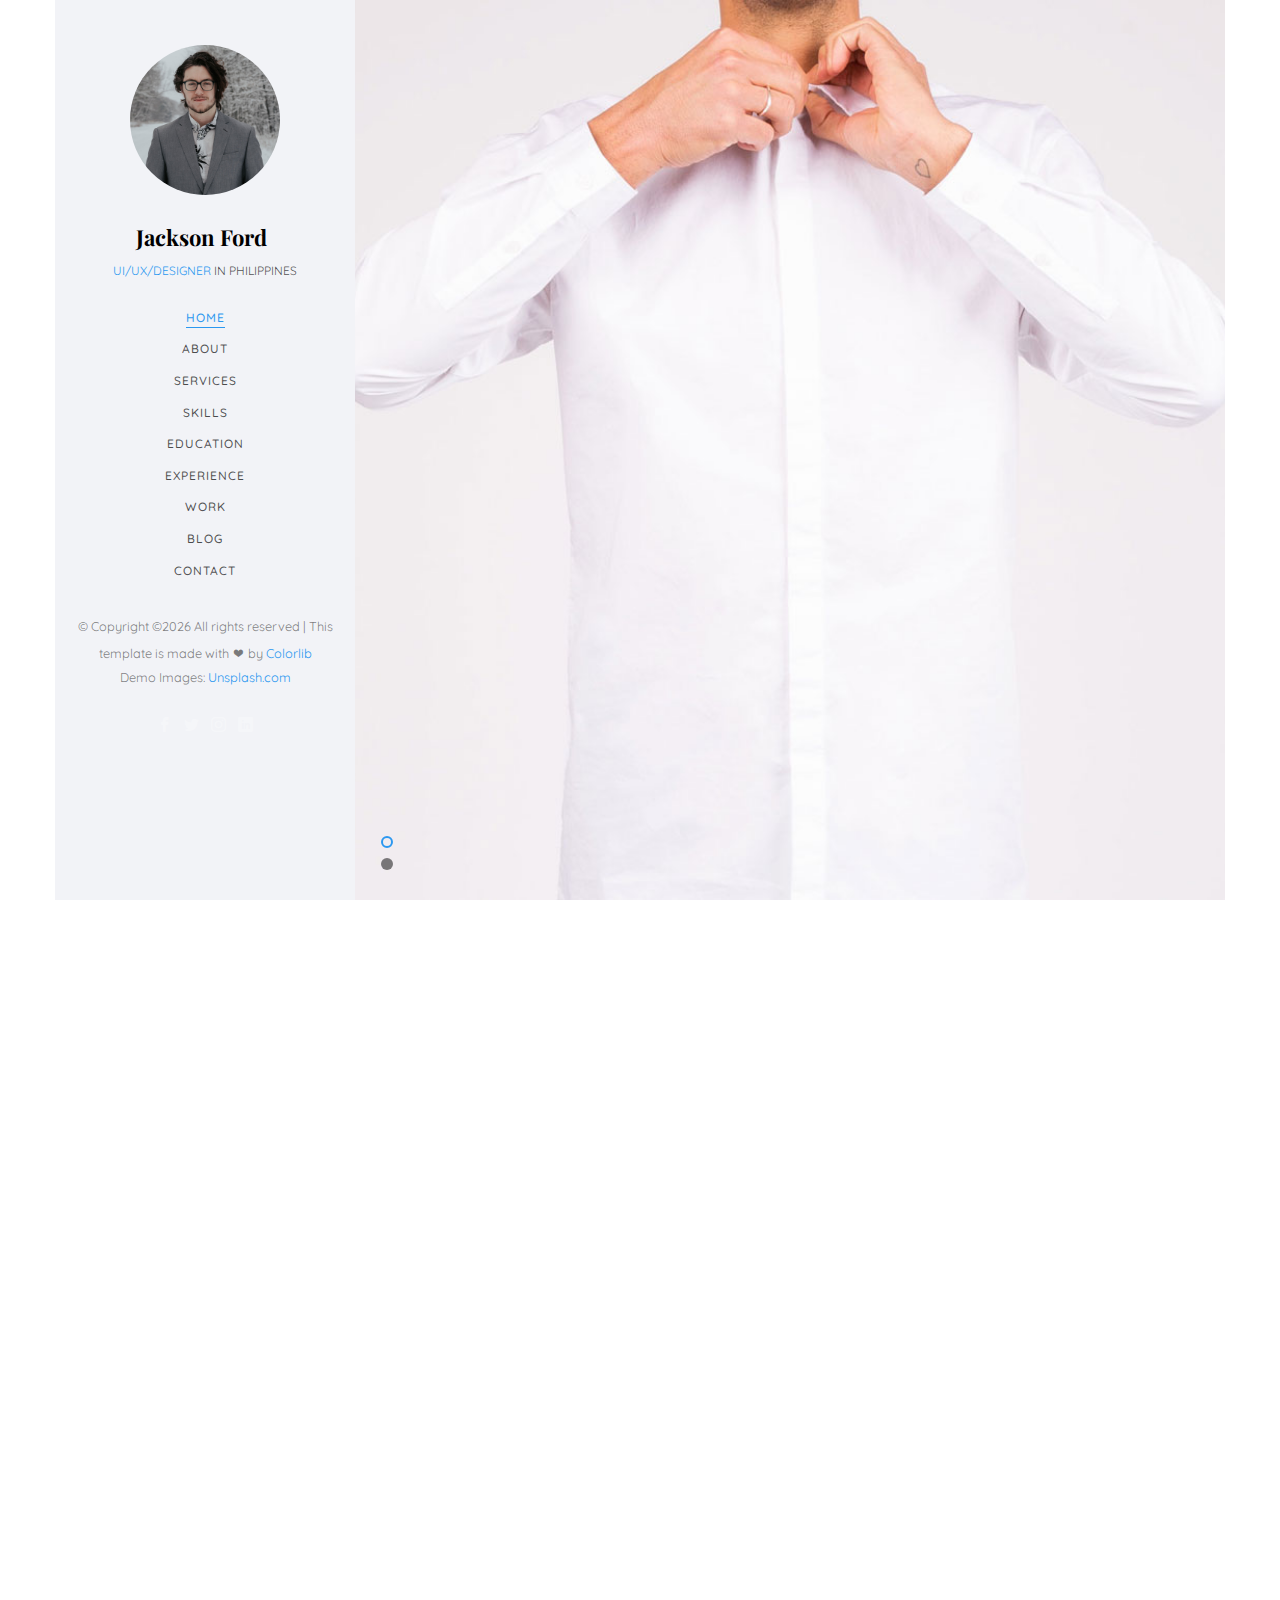
==== index.html @ 52bb93d4 "giao dien dong" ====
<!DOCTYPE HTML>
<html>
	<head>
	<meta charset="utf-8">
	<meta http-equiv="X-UA-Compatible" content="IE=edge">
	<title>Jackson Template</title>
	<meta name="viewport" content="width=device-width, initial-scale=1">
	<meta name="description" content="" />
	<meta name="keywords" content="" />
	<meta name="author" content="" />

  <!-- Facebook and Twitter integration -->
	<meta property="og:title" content=""/>
	<meta property="og:image" content=""/>
	<meta property="og:url" content=""/>
	<meta property="og:site_name" content=""/>
	<meta property="og:description" content=""/>
	<meta name="twitter:title" content="" />
	<meta name="twitter:image" content="" />
	<meta name="twitter:url" content="" />
	<meta name="twitter:card" content="" />

	<!-- Place favicon.ico and apple-touch-icon.png in the root directory -->
	<link rel="shortcut icon" href="favicon.ico">

	<link href="https://fonts.googleapis.com/css?family=Quicksand:300,400,500,700" rel="stylesheet">
	<link href="https://fonts.googleapis.com/css?family=Playfair+Display:400,400i,700" rel="stylesheet">
	
	<!-- Animate.css -->
	<link rel="stylesheet" href="css/animate.css">
	<!-- Icomoon Icon Fonts-->
	<link rel="stylesheet" href="css/icomoon.css">
	<!-- Bootstrap  -->
	<link rel="stylesheet" href="css/bootstrap.css">
	<!-- Flexslider  -->
	<link rel="stylesheet" href="css/flexslider.css">
	<!-- Flaticons  -->
	<link rel="stylesheet" href="fonts/flaticon/font/flaticon.css">
	<!-- Owl Carousel -->
	<link rel="stylesheet" href="css/owl.carousel.min.css">
	<link rel="stylesheet" href="css/owl.theme.default.min.css">
	<!-- Theme style  -->
	<link rel="stylesheet" href="css/style.css">

	<!-- Modernizr JS -->
	<script src="js/modernizr-2.6.2.min.js"></script>
	<!-- FOR IE9 below -->
	<!--[if lt IE 9]>
	<script src="js/respond.min.js"></script>
	<![endif]-->

	</head>
	<body>
	<div id="colorlib-page">
		<div class="container-wrap">
		<a href="#" class="js-colorlib-nav-toggle colorlib-nav-toggle" data-toggle="collapse" data-target="#navbar" aria-expanded="false" aria-controls="navbar"><i></i></a>
		<aside id="colorlib-aside" role="complementary" class="border js-fullheight">
			<div class="text-center">
				<div class="author-img" style="background-image: url(images/about.jpg);"></div>
				<h1 id="colorlib-logo"><a href="index.html">Jackson Ford</a></h1>
				<span class="position"><a href="#">UI/UX/Designer</a> in Philippines</span>
			</div>
			<nav id="colorlib-main-menu" role="navigation" class="navbar">
				<div id="navbar" class="collapse">
					<ul>
						<li class="active"><a href="#" data-nav-section="home">Home</a></li>
						<li><a href="#" data-nav-section="about">About</a></li>
						<li><a href="#" data-nav-section="services">Services</a></li>
						<li><a href="#" data-nav-section="skills">Skills</a></li>
						<li><a href="#" data-nav-section="education">Education</a></li>
						<li><a href="#" data-nav-section="experience">Experience</a></li>
						<li><a href="#" data-nav-section="work">Work</a></li>
						<li><a href="#" data-nav-section="blog">Blog</a></li>
						<li><a href="#" data-nav-section="contact">Contact</a></li>
					</ul>
				</div>
			</nav>

			<div class="colorlib-footer">
				<p><small>&copy; <!-- Link back to Colorlib can't be removed. Template is licensed under CC BY 3.0. -->
Copyright &copy;<script>document.write(new Date().getFullYear());</script> All rights reserved | This template is made with <i class="icon-heart" aria-hidden="true"></i> by <a href="https://colorlib.com" target="_blank">Colorlib</a>
<!-- Link back to Colorlib can't be removed. Template is licensed under CC BY 3.0. --> </span> <span>Demo Images: <a href="https://unsplash.com/" target="_blank">Unsplash.com</a></span></small></p>
				<ul>
					<li><a href="#"><i class="icon-facebook2"></i></a></li>
					<li><a href="#"><i class="icon-twitter2"></i></a></li>
					<li><a href="#"><i class="icon-instagram"></i></a></li>
					<li><a href="#"><i class="icon-linkedin2"></i></a></li>
				</ul>
			</div>

		</aside>

		<div id="colorlib-main">
			<section id="colorlib-hero" class="js-fullheight" data-section="home">
				<div class="flexslider js-fullheight">
					<ul class="slides">
				   	<li style="background-image: url(images/img_bg_1.jpg);">
				   		<div class="overlay"></div>
				   		<div class="container-fluid">
				   			<div class="row">
					   			<div class="col-md-6 col-md-offset-3 col-md-pull-3 col-sm-12 col-xs-12 js-fullheight slider-text">
					   				<div class="slider-text-inner js-fullheight">
					   					<div class="desc">
						   					<h1>Hi! <br>I'm Jackson</h1>
						   					<h2>100% html5 bootstrap templates Made by <a href="https://colorlib.com/" target="_blank">colorlib.com</a></h2>
												<p><a class="btn btn-primary btn-learn">Download CV <i class="icon-download4"></i></a></p>
											</div>
					   				</div>
					   			</div>
					   		</div>
				   		</div>
				   	</li>
				   	<li style="background-image: url(images/img_bg_2.jpg);">
				   		<div class="overlay"></div>
				   		<div class="container-fluid">
				   			<div class="row">
					   			<div class="col-md-6 col-md-offset-3 col-md-pull-3 col-sm-12 col-xs-12 js-fullheight slider-text">
					   				<div class="slider-text-inner">
					   					<div class="desc">
						   					<h1>I am <br>a Designer</h1>
												<h2>100% html5 bootstrap templates Made by <a href="https://colorlib.com/" target="_blank">colorlib.com</a></h2>
												<p><a class="btn btn-primary btn-learn">View Portfolio <i class="icon-briefcase3"></i></a></p>
											</div>
					   				</div>
					   			</div>
					   		</div>
				   		</div>
				   	</li>
				  	</ul>
			  	</div>
			</section>

			<section class="colorlib-about" data-section="about">
				<div class="colorlib-narrow-content">
					<div class="row">
						<div class="col-md-12">
							<div class="row row-bottom-padded-sm animate-box" data-animate-effect="fadeInLeft">
								<div class="col-md-12">
									<div class="about-desc">
										<span class="heading-meta">About Us</span>
										<h2 class="colorlib-heading">Who Am I?</h2>
										<p><strong>Hi I'm Jackson Ford</strong> On her way she met a copy. The copy warned the Little Blind Text, that where it came from it would have been rewritten a thousand times and everything that was left from its origin would be the word "and" and the Little Blind Text should turn around and return to its own, safe country.</p>
										<p>Even the all-powerful Pointing has no control about the blind texts it is an almost unorthographic life One day however a small line of blind text by the name of Lorem Ipsum decided to leave for the far World of Grammar.</p>
									</div>
								</div>
							</div>
							<div class="row">
								<div class="col-md-3 animate-box" data-animate-effect="fadeInLeft">
									<div class="services color-1">
										<span class="icon2"><i class="icon-bulb"></i></span>
										<h3>Graphic Design</h3>
									</div>
								</div>
								<div class="col-md-3 animate-box" data-animate-effect="fadeInRight">
									<div class="services color-2">
										<span class="icon2"><i class="icon-globe-outline"></i></span>
										<h3>Web Design</h3>
									</div>
								</div>
								<div class="col-md-3 animate-box" data-animate-effect="fadeInTop">
									<div class="services color-3">
										<span class="icon2"><i class="icon-data"></i></span>
										<h3>Software</h3>
									</div>
								</div>
								<div class="col-md-3 animate-box" data-animate-effect="fadeInBottom">
									<div class="services color-4">
										<span class="icon2"><i class="icon-phone3"></i></span>
										<h3>Application</h3>
									</div>
								</div>
							</div>
							<div class="row">
								<div class="col-md-12 animate-box" data-animate-effect="fadeInLeft">
									<div class="hire">
										<h2>I am happy to know you <br>that 300+ projects done sucessfully!</h2>
										<a href="#" class="btn-hire">Hire me</a>
									</div>
								</div>
							</div>
						</div>
					</div>
				</div>
			</section>


			
			<section class="colorlib-services" data-section="services">
				<div class="colorlib-narrow-content">
					<div class="row">
						<div class="col-md-6 col-md-offset-3 col-md-pull-3 animate-box" data-animate-effect="fadeInLeft">
							<span class="heading-meta">What I do?</span>
							<h2 class="colorlib-heading">Here are some of my expertise</h2>
						</div>
					</div>
					<div class="row row-pt-md">
						<div class="col-md-4 text-center animate-box">
							<div class="services color-1">
								<span class="icon">
									<i class="icon-bulb"></i>
								</span>
								<div class="desc">
									<h3>Innovative Ideas</h3>
									<p>Separated they live in Bookmarksgrove right at the coast of the Semantics</p>
								</div>
							</div>
						</div>
						<div class="col-md-4 text-center animate-box">
							<div class="services color-2">
								<span class="icon">
									<i class="icon-data"></i>
								</span>
								<div class="desc">
									<h3>Software</h3>
									<p>Separated they live in Bookmarksgrove right at the coast of the Semantics</p>
								</div>
							</div>
						</div>
						<div class="col-md-4 text-center animate-box">
							<div class="services color-3">
								<span class="icon">
									<i class="icon-phone3"></i>
								</span>
								<div class="desc">
									<h3>Application</h3>
									<p>Separated they live in Bookmarksgrove right at the coast of the Semantics</p>
								</div>
							</div>
						</div>
						<div class="col-md-4 text-center animate-box">
							<div class="services color-4">
								<span class="icon">
									<i class="icon-layers2"></i>
								</span>
								<div class="desc">
									<h3>Graphic Design</h3>
									<p>Separated they live in Bookmarksgrove right at the coast of the Semantics</p>
								</div>
							</div>
						</div>
						<div class="col-md-4 text-center animate-box">
							<div class="services color-5">
								<span class="icon">
									<i class="icon-data"></i>
								</span>
								<div class="desc">
									<h3>Software</h3>
									<p>Separated they live in Bookmarksgrove right at the coast of the Semantics</p>
								</div>
							</div>
						</div>
						<div class="col-md-4 text-center animate-box">
							<div class="services color-6">
								<span class="icon">
									<i class="icon-phone3"></i>
								</span>
								<div class="desc">
									<h3>Application</h3>
									<p>Separated they live in Bookmarksgrove right at the coast of the Semantics</p>
								</div>
							</div>
						</div>
					</div>
				</div>
			</section>
			
			<div id="colorlib-counter" class="colorlib-counters" style="background-image: url(images/cover_bg_1.jpg);" data-stellar-background-ratio="0.5">
				<div class="overlay"></div>
				<div class="colorlib-narrow-content">
					<div class="row">
					</div>
					<div class="row">
						<div class="col-md-3 text-center animate-box">
							<span class="colorlib-counter js-counter" data-from="0" data-to="309" data-speed="5000" data-refresh-interval="50"></span>
							<span class="colorlib-counter-label">Cups of coffee</span>
						</div>
						<div class="col-md-3 text-center animate-box">
							<span class="colorlib-counter js-counter" data-from="0" data-to="356" data-speed="5000" data-refresh-interval="50"></span>
							<span class="colorlib-counter-label">Projects</span>
						</div>
						<div class="col-md-3 text-center animate-box">
							<span class="colorlib-counter js-counter" data-from="0" data-to="30" data-speed="5000" data-refresh-interval="50"></span>
							<span class="colorlib-counter-label">Clients</span>
						</div>
						<div class="col-md-3 text-center animate-box">
							<span class="colorlib-counter js-counter" data-from="0" data-to="10" data-speed="5000" data-refresh-interval="50"></span>
							<span class="colorlib-counter-label">Partners</span>
						</div>
					</div>
				</div>
			</div>

			<section class="colorlib-skills" data-section="skills">
				<div class="colorlib-narrow-content">
					<div class="row">
						<div class="col-md-6 col-md-offset-3 col-md-pull-3 animate-box" data-animate-effect="fadeInLeft">
							<span class="heading-meta">My Specialty</span>
							<h2 class="colorlib-heading animate-box">My Skills</h2>
						</div>
					</div>
					<div class="row">
						<div class="col-md-12 animate-box" data-animate-effect="fadeInLeft">
							<p>The Big Oxmox advised her not to do so, because there were thousands of bad Commas, wild Question Marks and devious Semikoli, but the Little Blind Text didn’t listen. She packed her seven versalia, put her initial into the belt and made herself on the way.</p>
						</div>
						<div class="col-md-6 animate-box" data-animate-effect="fadeInLeft">
							<div class="progress-wrap">
								<h3>Photoshop</h3>
								<div class="progress">
								 	<div class="progress-bar color-1" role="progressbar" aria-valuenow="75"
								  	aria-valuemin="0" aria-valuemax="100" style="width:75%">
								    <span>75%</span>
								  	</div>
								</div>
							</div>
						</div>
						<div class="col-md-6 animate-box" data-animate-effect="fadeInRight">
							<div class="progress-wrap">
								<h3>jQuery</h3>
								<div class="progress">
								 	<div class="progress-bar color-2" role="progressbar" aria-valuenow="60"
								  	aria-valuemin="0" aria-valuemax="100" style="width:60%">
								    <span>60%</span>
								  	</div>
								</div>
							</div>
						</div>
						<div class="col-md-6 animate-box" data-animate-effect="fadeInLeft">
							<div class="progress-wrap">
								<h3>HTML5</h3>
								<div class="progress">
								 	<div class="progress-bar color-3" role="progressbar" aria-valuenow="85"
								  	aria-valuemin="0" aria-valuemax="100" style="width:85%">
								    <span>85%</span>
								  	</div>
								</div>
							</div>
						</div>
						<div class="col-md-6 animate-box" data-animate-effect="fadeInRight">
							<div class="progress-wrap">
								<h3>CSS3</h3>
								<div class="progress">
								 	<div class="progress-bar color-4" role="progressbar" aria-valuenow="90"
								  	aria-valuemin="0" aria-valuemax="100" style="width:90%">
								    <span>90%</span>
								  	</div>
								</div>
							</div>
						</div>
						<div class="col-md-6 animate-box" data-animate-effect="fadeInLeft">
							<div class="progress-wrap">
								<h3>WordPress</h3>
								<div class="progress">
								 	<div class="progress-bar color-5" role="progressbar" aria-valuenow="70"
								  	aria-valuemin="0" aria-valuemax="100" style="width:70%">
								    <span>70%</span>
								  	</div>
								</div>
							</div>
						</div>
						<div class="col-md-6 animate-box" data-animate-effect="fadeInRight">
							<div class="progress-wrap">
								<h3>SEO</h3>
								<div class="progress">
								 	<div class="progress-bar color-6" role="progressbar" aria-valuenow="80"
								  	aria-valuemin="0" aria-valuemax="100" style="width:80%">
								    <span>80%</span>
								  	</div>
								</div>
							</div>
						</div>
					</div>
				</div>
			</section>

			<section class="colorlib-education" data-section="education">
				<div class="colorlib-narrow-content">
					<div class="row">
						<div class="col-md-6 col-md-offset-3 col-md-pull-3 animate-box" data-animate-effect="fadeInLeft">
							<span class="heading-meta">Education</span>
							<h2 class="colorlib-heading animate-box">Education</h2>
						</div>
					</div>
					<div class="row">
						<div class="col-md-12 animate-box" data-animate-effect="fadeInLeft">
							<div class="fancy-collapse-panel">
								<div class="panel-group" id="accordion" role="tablist" aria-multiselectable="true">
									<div class="panel panel-default">
									    <div class="panel-heading" role="tab" id="headingOne">
									        <h4 class="panel-title">
									            <a data-toggle="collapse" data-parent="#accordion" href="#collapseOne" aria-expanded="true" aria-controls="collapseOne">Master Degree Graphic Design
									            </a>
									        </h4>
									    </div>
									    <div id="collapseOne" class="panel-collapse collapse in" role="tabpanel" aria-labelledby="headingOne">
									         <div class="panel-body">
									            <div class="row">
										      		<div class="col-md-6">
										      			<p>Far far away, behind the word mountains, far from the countries Vokalia and Consonantia, there live the blind texts. </p>
										      		</div>
										      		<div class="col-md-6">
										      			<p>Separated they live in Bookmarksgrove right at the coast of the Semantics, a large language ocean.</p>
										      		</div>
										      	</div>
									         </div>
									    </div>
									</div>
									<div class="panel panel-default">
									    <div class="panel-heading" role="tab" id="headingTwo">
									        <h4 class="panel-title">
									            <a class="collapsed" data-toggle="collapse" data-parent="#accordion" href="#collapseTwo" aria-expanded="false" aria-controls="collapseTwo">Bachelor Degree of Computer Science
									            </a>
									        </h4>
									    </div>
									    <div id="collapseTwo" class="panel-collapse collapse" role="tabpanel" aria-labelledby="headingTwo">
									        <div class="panel-body">
									            <p>Far far away, behind the word <strong>mountains</strong>, far from the countries Vokalia and Consonantia, there live the blind texts. Separated they live in Bookmarksgrove right at the coast of the Semantics, a large language ocean.</p>
													<ul>
														<li>Separated they live in Bookmarksgrove right</li>
														<li>Separated they live in Bookmarksgrove right</li>
													</ul>
									        </div>
									    </div>
									</div>
									<div class="panel panel-default">
									    <div class="panel-heading" role="tab" id="headingThree">
									        <h4 class="panel-title">
									            <a class="collapsed" data-toggle="collapse" data-parent="#accordion" href="#collapseThree" aria-expanded="false" aria-controls="collapseThree">Diploma in Information Technology
									            </a>
									        </h4>
									    </div>
									    <div id="collapseThree" class="panel-collapse collapse" role="tabpanel" aria-labelledby="headingThree">
									        <div class="panel-body">
									            <p>Far far away, behind the word <strong>mountains</strong>, far from the countries Vokalia and Consonantia, there live the blind texts. Separated they live in Bookmarksgrove right at the coast of the Semantics, a large language ocean.</p>	
									        </div>
									    </div>
									</div>

									<div class="panel panel-default">
									    <div class="panel-heading" role="tab" id="headingFour">
									        <h4 class="panel-title">
									            <a class="collapsed" data-toggle="collapse" data-parent="#accordion" href="#collapseFour" aria-expanded="false" aria-controls="collapseFour">Diploma in Information Technology
									            </a>
									        </h4>
									    </div>
									    <div id="collapseFour" class="panel-collapse collapse" role="tabpanel" aria-labelledby="headingFour">
									        <div class="panel-body">
									            <p>Far far away, behind the word <strong>mountains</strong>, far from the countries Vokalia and Consonantia, there live the blind texts. Separated they live in Bookmarksgrove right at the coast of the Semantics, a large language ocean.</p>	
									        </div>
									    </div>
									</div>

									<div class="panel panel-default">
									    <div class="panel-heading" role="tab" id="headingFive">
									        <h4 class="panel-title">
									            <a class="collapsed" data-toggle="collapse" data-parent="#accordion" href="#collapseFive" aria-expanded="false" aria-controls="collapseFive">High School Secondary Education
									            </a>
									        </h4>
									    </div>
									    <div id="collapseFive" class="panel-collapse collapse" role="tabpanel" aria-labelledby="headingFive">
									        <div class="panel-body">
									            <p>Far far away, behind the word <strong>mountains</strong>, far from the countries Vokalia and Consonantia, there live the blind texts. Separated they live in Bookmarksgrove right at the coast of the Semantics, a large language ocean.</p>	
									        </div>
									    </div>
									</div>
								</div>
							</div>
						</div>
					</div>
				</div>
			</section>

			<section class="colorlib-experience" data-section="experience">
				<div class="colorlib-narrow-content">
					<div class="row">
						<div class="col-md-6 col-md-offset-3 col-md-pull-3 animate-box" data-animate-effect="fadeInLeft">
							<span class="heading-meta">Experience</span>
							<h2 class="colorlib-heading animate-box">Work Experience</h2>
						</div>
					</div>
					<div class="row">
						<div class="col-md-12">
				         <div class="timeline-centered">
					         <article class="timeline-entry animate-box" data-animate-effect="fadeInLeft">
					            <div class="timeline-entry-inner">

					               <div class="timeline-icon color-1">
					                  <i class="icon-pen2"></i>
					               </div>

					               <div class="timeline-label">
					                  <h2><a href="#">Full Stack Developer</a> <span>2017-2018</span></h2>
					                  <p>Tolerably earnestly middleton extremely distrusts she boy now not. Add and offered prepare how cordial two promise. Greatly who affixed suppose but enquire compact prepare all put. Added forth chief trees but rooms think may.</p>
					               </div>
					            </div>
					         </article>


					         <article class="timeline-entry animate-box" data-animate-effect="fadeInRight">
					            <div class="timeline-entry-inner">
					               <div class="timeline-icon color-2">
					                  <i class="icon-pen2"></i>
					               </div>
					               <div class="timeline-label">
					               	<h2><a href="#">Front End Developer at Google Company</a> <span>2017-2018</span></h2>
					                  <p>Even the all-powerful Pointing has no control about the blind texts it is an almost unorthographic life One day however a small line of blind text by the name of Lorem Ipsum decided to leave for the far World of Grammar.</p>
					               </div>
					            </div>
					         </article>

					         <article class="timeline-entry animate-box" data-animate-effect="fadeInLeft">
					            <div class="timeline-entry-inner">
					               <div class="timeline-icon color-3">
					                  <i class="icon-pen2"></i>
					               </div>
					               <div class="timeline-label">
					               	<h2><a href="#">System Analyst</a> <span>2017-2018</span></h2>
					                  <p>Even the all-powerful Pointing has no control about the blind texts it is an almost unorthographic life One day however a small line of blind text by the name of Lorem Ipsum decided to leave for the far World of Grammar.</p>
					               </div>
					            </div>
					         </article>

					         <article class="timeline-entry animate-box" data-animate-effect="fadeInTop">
					            <div class="timeline-entry-inner">
					               <div class="timeline-icon color-4">
					                  <i class="icon-pen2"></i>
					               </div>
					               <div class="timeline-label">
					               	<h2><a href="#">Creative Designer</a> <span>2017-2018</span></h2>
					                  <p>Even the all-powerful Pointing has no control about the blind texts it is an almost unorthographic life One day however a small line of blind text by the name of Lorem Ipsum decided to leave for the far World of Grammar.</p>
					               </div>
					            </div>
					         </article>

					         <article class="timeline-entry animate-box" data-animate-effect="fadeInLeft">
					            <div class="timeline-entry-inner">
					               <div class="timeline-icon color-5">
					                  <i class="icon-pen2"></i>
					               </div>
					               <div class="timeline-label">
					               	<h2><a href="#">UI/UX Designer at Envato</a> <span>2017-2018</span></h2>
					                  <p>Even the all-powerful Pointing has no control about the blind texts it is an almost unorthographic life One day however a small line of blind text by the name of Lorem Ipsum decided to leave for the far World of Grammar.</p>
					               </div>
					            </div>
					         </article>

					         <article class="timeline-entry begin animate-box" data-animate-effect="fadeInBottom">
					            <div class="timeline-entry-inner">
					               <div class="timeline-icon color-none">
					               </div>
					            </div>
					         </article>
					      </div>
					   </div>
				   </div>
				</div>
			</section>

			<section class="colorlib-work" data-section="work">
				<div class="colorlib-narrow-content">
					<div class="row">
						<div class="col-md-6 col-md-offset-3 col-md-pull-3 animate-box" data-animate-effect="fadeInLeft">
							<span class="heading-meta">My Work</span>
							<h2 class="colorlib-heading animate-box">Recent Work</h2>
						</div>
					</div>
					<div class="row row-bottom-padded-sm animate-box" data-animate-effect="fadeInLeft">
						<div class="col-md-12">
							<p class="work-menu"><span><a href="#" class="active">Graphic Design</a></span> <span><a href="#">Web Design</a></span> <span><a href="#">Software</a></span> <span><a href="#">Apps</a></span></p>
						</div>
					</div>
					<div class="row">
						<div class="col-md-6 animate-box" data-animate-effect="fadeInLeft">
							<div class="project" style="background-image: url(images/img-1.jpg);">
								<div class="desc">
									<div class="con">
										<h3><a href="work.html">Work 01</a></h3>
										<span>Website</span>
										<p class="icon">
											<span><a href="#"><i class="icon-share3"></i></a></span>
											<span><a href="#"><i class="icon-eye"></i> 100</a></span>
											<span><a href="#"><i class="icon-heart"></i> 49</a></span>
										</p>
									</div>
								</div>
							</div>
						</div>
						<div class="col-md-6 animate-box" data-animate-effect="fadeInRight">
							<div class="project" style="background-image: url(images/img-2.jpg);">
								<div class="desc">
									<div class="con">
										<h3><a href="work.html">Work 02</a></h3>
										<span>Animation</span>
										<p class="icon">
											<span><a href="#"><i class="icon-share3"></i></a></span>
											<span><a href="#"><i class="icon-eye"></i> 100</a></span>
											<span><a href="#"><i class="icon-heart"></i> 49</a></span>
										</p>
									</div>
								</div>
							</div>
						</div>
						<div class="col-md-6 animate-box" data-animate-effect="fadeInTop">
							<div class="project" style="background-image: url(images/img-3.jpg);">
								<div class="desc">
									<div class="con">
										<h3><a href="work.html">Work 03</a></h3>
										<span>Illustration</span>
										<p class="icon">
											<span><a href="#"><i class="icon-share3"></i></a></span>
											<span><a href="#"><i class="icon-eye"></i> 100</a></span>
											<span><a href="#"><i class="icon-heart"></i> 49</a></span>
										</p>
									</div>
								</div>
							</div>
						</div>
						<div class="col-md-6 animate-box" data-animate-effect="fadeInBottom">
							<div class="project" style="background-image: url(images/img-4.jpg);">
								<div class="desc">
									<div class="con">
										<h3><a href="work.html">Work 04</a></h3>
										<span>Application</span>
										<p class="icon">
											<span><a href="#"><i class="icon-share3"></i></a></span>
											<span><a href="#"><i class="icon-eye"></i> 100</a></span>
											<span><a href="#"><i class="icon-heart"></i> 49</a></span>
										</p>
									</div>
								</div>
							</div>
						</div>
						<div class="col-md-6 animate-box" data-animate-effect="fadeInLeft">
							<div class="project" style="background-image: url(images/img-5.jpg);">
								<div class="desc">
									<div class="con">
										<h3><a href="work.html">Work 05</a></h3>
										<span>Graphic, Logo</span>
										<p class="icon">
											<span><a href="#"><i class="icon-share3"></i></a></span>
											<span><a href="#"><i class="icon-eye"></i> 100</a></span>
											<span><a href="#"><i class="icon-heart"></i> 49</a></span>
										</p>
									</div>
								</div>
							</div>
						</div>
						<div class="col-md-6 animate-box" data-animate-effect="fadeInRight">
							<div class="project" style="background-image: url(images/img-6.jpg);">
								<div class="desc">
									<div class="con">
										<h3><a href="work.html">Work 06</a></h3>
										<span>Web Design</span>
										<p class="icon">
											<span><a href="#"><i class="icon-share3"></i></a></span>
											<span><a href="#"><i class="icon-eye"></i> 100</a></span>
											<span><a href="#"><i class="icon-heart"></i> 49</a></span>
										</p>
									</div>
								</div>
							</div>
						</div>
					</div>
					<div class="row">
						<div class="col-md-12 animate-box">
							<p><a href="#" class="btn btn-primary btn-lg btn-load-more">Load more <i class="icon-reload"></i></a></p>
						</div>
					</div>
				</div>
			</section>

			<section class="colorlib-blog" data-section="blog">
				<div class="colorlib-narrow-content">
					<div class="row">
						<div class="col-md-6 col-md-offset-3 col-md-pull-3 animate-box" data-animate-effect="fadeInLeft">
							<span class="heading-meta">Read</span>
							<h2 class="colorlib-heading">Recent Blog</h2>
						</div>
					</div>
					<div class="row">
						<div class="col-md-4 col-sm-6 animate-box" data-animate-effect="fadeInLeft">
							<div class="blog-entry">
								<a href="blog.html" class="blog-img"><img src="images/blog-1.jpg" class="img-responsive" alt="HTML5 Bootstrap Template by colorlib.com"></a>
								<div class="desc">
									<span><small>April 14, 2018 </small> | <small> Web Design </small> | <small> <i class="icon-bubble3"></i> 4</small></span>
									<h3><a href="blog.html">Renovating National Gallery</a></h3>
									<p>Separated they live in Bookmarksgrove right at the coast of the Semantics, a large language ocean.</p>
								</div>
							</div>
						</div>
						<div class="col-md-4 col-sm-6 animate-box" data-animate-effect="fadeInRight">
							<div class="blog-entry">
								<a href="blog.html" class="blog-img"><img src="images/blog-2.jpg" class="img-responsive" alt="HTML5 Bootstrap Template by colorlib.com"></a>
								<div class="desc">
									<span><small>April 14, 2018 </small> | <small> Web Design </small> | <small> <i class="icon-bubble3"></i> 4</small></span>
									<h3><a href="blog.html">Wordpress for a Beginner</a></h3>
									<p>Separated they live in Bookmarksgrove right at the coast of the Semantics, a large language ocean.</p>
								</div>
							</div>
						</div>
						<div class="col-md-4 col-sm-6 animate-box" data-animate-effect="fadeInLeft">
							<div class="blog-entry">
								<a href="blog.html" class="blog-img"><img src="images/blog-3.jpg" class="img-responsive" alt="HTML5 Bootstrap Template by colorlib.com"></a>
								<div class="desc">
									<span><small>April 14, 2018 </small> | <small> Inspiration </small> | <small> <i class="icon-bubble3"></i> 4</small></span>
									<h3><a href="blog.html">Make website from scratch</a></h3>
									<p>Separated they live in Bookmarksgrove right at the coast of the Semantics, a large language ocean.</p>
								</div>
							</div>
						</div>
					</div>
					<div class="row">
						<div class="col-md-12 animate-box">
							<p><a href="#" class="btn btn-primary btn-lg btn-load-more">Load more <i class="icon-reload"></i></a></p>
						</div>
					</div>
				</div>
			</section>

			<section class="colorlib-contact" data-section="contact">
				<div class="colorlib-narrow-content">
					<div class="row">
						<div class="col-md-6 col-md-offset-3 col-md-pull-3 animate-box" data-animate-effect="fadeInLeft">
							<span class="heading-meta">Get in Touch</span>
							<h2 class="colorlib-heading">Contact</h2>
						</div>
					</div>
					<div class="row">
						<div class="col-md-5">
							<div class="colorlib-feature colorlib-feature-sm animate-box" data-animate-effect="fadeInLeft">
								<div class="colorlib-icon">
									<i class="icon-globe-outline"></i>
								</div>
								<div class="colorlib-text">
									<p><a href="#">info@domain.com</a></p>
								</div>
							</div>

							<div class="colorlib-feature colorlib-feature-sm animate-box" data-animate-effect="fadeInLeft">
								<div class="colorlib-icon">
									<i class="icon-map"></i>
								</div>
								<div class="colorlib-text">
									<p>198 West 21th Street, Suite 721 New York NY 10016</p>
								</div>
							</div>

							<div class="colorlib-feature colorlib-feature-sm animate-box" data-animate-effect="fadeInLeft">
								<div class="colorlib-icon">
									<i class="icon-phone"></i>
								</div>
								<div class="colorlib-text">
									<p><a href="tel://">+123 456 7890</a></p>
								</div>
							</div>
						</div>
						<div class="col-md-7 col-md-push-1">
							<div class="row">
								<div class="col-md-10 col-md-offset-1 col-md-pull-1 animate-box" data-animate-effect="fadeInRight">
									<form action="">
										<div class="form-group">
											<input type="text" class="form-control" placeholder="Name">
										</div>
										<div class="form-group">
											<input type="text" class="form-control" placeholder="Email">
										</div>
										<div class="form-group">
											<input type="text" class="form-control" placeholder="Subject">
										</div>
										<div class="form-group">
											<textarea name="" id="message" cols="30" rows="7" class="form-control" placeholder="Message"></textarea>
										</div>
										<div class="form-group">
											<input type="submit" class="btn btn-primary btn-send-message" value="Send Message">
										</div>
									</form>
								</div>
								
							</div>
						</div>
					</div>
				</div>
			</section>

		</div><!-- end:colorlib-main -->
	</div><!-- end:container-wrap -->
	</div><!-- end:colorlib-page -->

	<!-- jQuery -->
	<script src="js/jquery.min.js"></script>
	<!-- jQuery Easing -->
	<script src="js/jquery.easing.1.3.js"></script>
	<!-- Bootstrap -->
	<script src="js/bootstrap.min.js"></script>
	<!-- Waypoints -->
	<script src="js/jquery.waypoints.min.js"></script>
	<!-- Flexslider -->
	<script src="js/jquery.flexslider-min.js"></script>
	<!-- Owl carousel -->
	<script src="js/owl.carousel.min.js"></script>
	<!-- Counters -->
	<script src="js/jquery.countTo.js"></script>
	
	
	<!-- MAIN JS -->
	<script src="js/main.js"></script>

	</body>
</html>
---- css/icomoon.css ----
@font-face {
  font-family: 'icomoon';
  src:  url('fonts/icomoon.eot?6py85u');
  src:  url('fonts/icomoon.eot?6py85u#iefix') format('embedded-opentype'),
    url('fonts/icomoon.ttf?6py85u') format('truetype'),
    url('fonts/icomoon.woff?6py85u') format('woff'),
    url('fonts/icomoon.svg?6py85u#icomoon') format('svg');
  font-weight: normal;
  font-style: normal;
}

[class^="icon-"], [class*=" icon-"] {
  /* use !important to prevent issues with browser extensions that change fonts */
  font-family: 'icomoon' !important;
  speak: none;
  font-style: normal;
  font-weight: normal;
  font-variant: normal;
  text-transform: none;
  line-height: 1;

  /* Better Font Rendering =========== */
  -webkit-font-smoothing: antialiased;
  -moz-osx-font-smoothing: grayscale;
}

.icon-times:before {
  content: "\e930";
}
.icon-tick:before {
  content: "\e931";
}
.icon-plus:before {
  content: "\e932";
}
.icon-minus:before {
  content: "\e933";
}
.icon-equals:before {
  content: "\e934";
}
.icon-divide:before {
  content: "\e935";
}
.icon-chevron-right:before {
  content: "\e936";
}
.icon-chevron-left:before {
  content: "\e937";
}
.icon-arrow-right-thick:before {
  content: "\e938";
}
.icon-arrow-left-thick:before {
  content: "\e939";
}
.icon-th-small:before {
  content: "\e93a";
}
.icon-th-menu:before {
  content: "\e93b";
}
.icon-th-list:before {
  content: "\e93c";
}
.icon-th-large:before {
  content: "\e93d";
}
.icon-home:before {
  content: "\e93e";
}
.icon-arrow-forward:before {
  content: "\e93f";
}
.icon-arrow-back:before {
  content: "\e940";
}
.icon-rss:before {
  content: "\e941";
}
.icon-location:before {
  content: "\e942";
}
.icon-link:before {
  content: "\e943";
}
.icon-image:before {
  content: "\e944";
}
.icon-arrow-up-thick:before {
  content: "\e945";
}
.icon-arrow-down-thick:before {
  content: "\e946";
}
.icon-starburst:before {
  content: "\e947";
}
.icon-starburst-outline:before {
  content: "\e948";
}
.icon-star3:before {
  content: "\e949";
}
.icon-flow-children:before {
  content: "\e94a";
}
.icon-export:before {
  content: "\e94b";
}
.icon-delete2:before {
  content: "\e94c";
}
.icon-delete-outline:before {
  content: "\e94d";
}
.icon-cloud-storage:before {
  content: "\e94e";
}
.icon-wi-fi:before {
  content: "\e94f";
}
.icon-heart:before {
  content: "\e950";
}
.icon-flash:before {
  content: "\e951";
}
.icon-cancel:before {
  content: "\e952";
}
.icon-backspace:before {
  content: "\e953";
}
.icon-attachment:before {
  content: "\e954";
}
.icon-arrow-move:before {
  content: "\e955";
}
.icon-warning:before {
  content: "\e956";
}
.icon-user:before {
  content: "\e957";
}
.icon-radar:before {
  content: "\e958";
}
.icon-lock-open:before {
  content: "\e959";
}
.icon-lock-closed:before {
  content: "\e95a";
}
.icon-location-arrow:before {
  content: "\e95b";
}
.icon-info:before {
  content: "\e95c";
}
.icon-user-delete:before {
  content: "\e95d";
}
.icon-user-add:before {
  content: "\e95e";
}
.icon-media-pause:before {
  content: "\e95f";
}
.icon-group:before {
  content: "\e960";
}
.icon-chart-pie:before {
  content: "\e961";
}
.icon-chart-line:before {
  content: "\e962";
}
.icon-chart-bar:before {
  content: "\e963";
}
.icon-chart-area:before {
  content: "\e964";
}
.icon-video:before {
  content: "\e965";
}
.icon-point-of-interest:before {
  content: "\e966";
}
.icon-infinity:before {
  content: "\e967";
}
.icon-globe:before {
  content: "\e968";
}
.icon-eye:before {
  content: "\e969";
}
.icon-cog:before {
  content: "\e96a";
}
.icon-camera:before {
  content: "\e96b";
}
.icon-upload:before {
  content: "\e96c";
}
.icon-scissors:before {
  content: "\e96d";
}
.icon-refresh:before {
  content: "\e96e";
}
.icon-pin:before {
  content: "\e96f";
}
.icon-key:before {
  content: "\e970";
}
.icon-info-large:before {
  content: "\e971";
}
.icon-eject:before {
  content: "\e972";
}
.icon-download:before {
  content: "\e973";
}
.icon-zoom:before {
  content: "\e974";
}
.icon-zoom-out:before {
  content: "\e975";
}
.icon-zoom-in:before {
  content: "\e976";
}
.icon-sort-numerically:before {
  content: "\e977";
}
.icon-sort-alphabetically:before {
  content: "\e978";
}
.icon-input-checked:before {
  content: "\e979";
}
.icon-calender:before {
  content: "\e97a";
}
.icon-world2:before {
  content: "\e97b";
}
.icon-notes:before {
  content: "\e97c";
}
.icon-code:before {
  content: "\e97d";
}
.icon-arrow-sync:before {
  content: "\e97e";
}
.icon-arrow-shuffle:before {
  content: "\e97f";
}
.icon-arrow-repeat:before {
  content: "\e980";
}
.icon-arrow-minimise:before {
  content: "\e981";
}
.icon-arrow-maximise:before {
  content: "\e982";
}
.icon-arrow-loop:before {
  content: "\e983";
}
.icon-anchor:before {
  content: "\e984";
}
.icon-spanner:before {
  content: "\e985";
}
.icon-puzzle:before {
  content: "\e986";
}
.icon-power:before {
  content: "\e987";
}
.icon-plane:before {
  content: "\e988";
}
.icon-pi:before {
  content: "\e989";
}
.icon-phone:before {
  content: "\e98a";
}
.icon-microphone2:before {
  content: "\e98b";
}
.icon-media-rewind:before {
  content: "\e98c";
}
.icon-flag:before {
  content: "\e98d";
}
.icon-adjust-brightness:before {
  content: "\e98e";
}
.icon-waves:before {
  content: "\e98f";
}
.icon-social-twitter:before {
  content: "\e990";
}
.icon-social-facebook:before {
  content: "\e991";
}
.icon-social-dribbble:before {
  content: "\e992";
}
.icon-media-stop:before {
  content: "\e993";
}
.icon-media-record:before {
  content: "\e994";
}
.icon-media-play:before {
  content: "\e995";
}
.icon-media-fast-forward:before {
  content: "\e996";
}
.icon-media-eject:before {
  content: "\e997";
}
.icon-social-vimeo:before {
  content: "\e998";
}
.icon-social-tumbler:before {
  content: "\e999";
}
.icon-social-skype:before {
  content: "\e99a";
}
.icon-social-pinterest:before {
  content: "\e99b";
}
.icon-social-linkedin:before {
  content: "\e99c";
}
.icon-social-last-fm:before {
  content: "\e99d";
}
.icon-social-github:before {
  content: "\e99e";
}
.icon-social-flickr:before {
  content: "\e99f";
}
.icon-at:before {
  content: "\e9a0";
}
.icon-times-outline:before {
  content: "\e9a1";
}
.icon-plus-outline:before {
  content: "\e9a2";
}
.icon-minus-outline:before {
  content: "\e9a3";
}
.icon-tick-outline:before {
  content: "\e9a4";
}
.icon-th-large-outline:before {
  content: "\e9a5";
}
.icon-equals-outline:before {
  content: "\e9a6";
}
.icon-divide-outline:before {
  content: "\e9a7";
}
.icon-chevron-right-outline:before {
  content: "\e9a8";
}
.icon-chevron-left-outline:before {
  content: "\e9a9";
}
.icon-arrow-right-outline:before {
  content: "\e9aa";
}
.icon-arrow-left-outline:before {
  content: "\e9ab";
}
.icon-th-small-outline:before {
  content: "\e9ac";
}
.icon-th-menu-outline:before {
  content: "\e9ad";
}
.icon-th-list-outline:before {
  content: "\e9ae";
}
.icon-news2:before {
  content: "\e9b1";
}
.icon-home-outline:before {
  content: "\e9b2";
}
.icon-arrow-up-outline:before {
  content: "\e9b3";
}
.icon-arrow-forward-outline:before {
  content: "\e9b4";
}
.icon-arrow-down-outline:before {
  content: "\e9b5";
}
.icon-arrow-back-outline:before {
  content: "\e9b6";
}
.icon-trash3:before {
  content: "\e9b7";
}
.icon-rss-outline:before {
  content: "\e9b8";
}
.icon-message:before {
  content: "\e9b9";
}
.icon-location-outline:before {
  content: "\e9ba";
}
.icon-link-outline:before {
  content: "\e9bb";
}
.icon-image-outline:before {
  content: "\e9bc";
}
.icon-export-outline:before {
  content: "\e9bd";
}
.icon-cross:before {
  content: "\e9be";
}
.icon-wi-fi-outline:before {
  content: "\e9bf";
}
.icon-star-outline:before {
  content: "\e9c0";
}
.icon-media-pause-outline:before {
  content: "\e9c1";
}
.icon-mail:before {
  content: "\e9c2";
}
.icon-heart-outline:before {
  content: "\e9c3";
}
.icon-flash-outline:before {
  content: "\e9c4";
}
.icon-cancel-outline:before {
  content: "\e9c5";
}
.icon-beaker:before {
  content: "\e9c6";
}
.icon-arrow-move-outline:before {
  content: "\e9c7";
}
.icon-watch2:before {
  content: "\e9c8";
}
.icon-warning-outline:before {
  content: "\e9c9";
}
.icon-time:before {
  content: "\e9ca";
}
.icon-radar-outline:before {
  content: "\e9cb";
}
.icon-lock-open-outline:before {
  content: "\e9cc";
}
.icon-location-arrow-outline:before {
  content: "\e9cd";
}
.icon-info-outline:before {
  content: "\e9ce";
}
.icon-backspace-outline:before {
  content: "\e9cf";
}
.icon-attachment-outline:before {
  content: "\e9d0";
}
.icon-user-outline:before {
  content: "\e9d1";
}
.icon-user-delete-outline:before {
  content: "\e9d2";
}
.icon-user-add-outline:before {
  content: "\e9d3";
}
.icon-lock-closed-outline:before {
  content: "\e9d4";
}
.icon-group-outline:before {
  content: "\e9d5";
}
.icon-chart-pie-outline:before {
  content: "\e9d6";
}
.icon-chart-line-outline:before {
  content: "\e9d7";
}
.icon-chart-bar-outline:before {
  content: "\e9d8";
}
.icon-chart-area-outline:before {
  content: "\e9d9";
}
.icon-video-outline:before {
  content: "\e9da";
}
.icon-point-of-interest-outline:before {
  content: "\e9db";
}
.icon-map:before {
  content: "\e9dc";
}
.icon-key-outline:before {
  content: "\e9dd";
}
.icon-infinity-outline:before {
  content: "\e9de";
}
.icon-globe-outline:before {
  content: "\e9df";
}
.icon-eye-outline:before {
  content: "\e9e0";
}
.icon-cog-outline:before {
  content: "\e9e1";
}
.icon-camera-outline:before {
  content: "\e9e2";
}
.icon-upload-outline:before {
  content: "\e9e3";
}
.icon-support:before {
  content: "\e9e4";
}
.icon-scissors-outline:before {
  content: "\e9e5";
}
.icon-refresh-outline:before {
  content: "\e9e6";
}
.icon-info-large-outline:before {
  content: "\e9e7";
}
.icon-eject-outline:before {
  content: "\e9e8";
}
.icon-download-outline:before {
  content: "\e9e9";
}
.icon-battery-mid:before {
  content: "\e9ea";
}
.icon-battery-low:before {
  content: "\e9eb";
}
.icon-battery-high:before {
  content: "\e9ec";
}
.icon-zoom-outline:before {
  content: "\e9ed";
}
.icon-zoom-out-outline:before {
  content: "\e9ee";
}
.icon-zoom-in-outline:before {
  content: "\e9ef";
}
.icon-tag3:before {
  content: "\e9f0";
}
.icon-tabs-outline:before {
  content: "\e9f1";
}
.icon-pin-outline:before {
  content: "\e9f2";
}
.icon-message-typing:before {
  content: "\e9f3";
}
.icon-directions:before {
  content: "\e9f4";
}
.icon-battery-full:before {
  content: "\e9f5";
}
.icon-battery-charge:before {
  content: "\e9f6";
}
.icon-pipette:before {
  content: "\e9f7";
}
.icon-pencil:before {
  content: "\e9f8";
}
.icon-folder:before {
  content: "\e9f9";
}
.icon-folder-delete:before {
  content: "\e9fa";
}
.icon-folder-add:before {
  content: "\e9fb";
}
.icon-edit:before {
  content: "\e9fc";
}
.icon-document:before {
  content: "\e9fd";
}
.icon-document-delete:before {
  content: "\e9fe";
}
.icon-document-add:before {
  content: "\e9ff";
}
.icon-brush:before {
  content: "\ea00";
}
.icon-thumbs-up:before {
  content: "\ea01";
}
.icon-thumbs-down:before {
  content: "\ea02";
}
.icon-pen:before {
  content: "\ea03";
}
.icon-sort-numerically-outline:before {
  content: "\ea04";
}
.icon-sort-alphabetically-outline:before {
  content: "\ea05";
}
.icon-social-last-fm-circular:before {
  content: "\ea06";
}
.icon-social-github-circular:before {
  content: "\ea07";
}
.icon-compass:before {
  content: "\ea08";
}
.icon-bookmark:before {
  content: "\ea09";
}
.icon-input-checked-outline:before {
  content: "\ea0a";
}
.icon-code-outline:before {
  content: "\ea0b";
}
.icon-calender-outline:before {
  content: "\ea0c";
}
.icon-business-card:before {
  content: "\ea0d";
}
.icon-arrow-up:before {
  content: "\ea0e";
}
.icon-arrow-sync-outline:before {
  content: "\ea0f";
}
.icon-arrow-right:before {
  content: "\ea10";
}
.icon-arrow-repeat-outline:before {
  content: "\ea11";
}
.icon-arrow-loop-outline:before {
  content: "\ea12";
}
.icon-arrow-left:before {
  content: "\ea13";
}
.icon-flow-switch:before {
  content: "\ea14";
}
.icon-flow-parallel:before {
  content: "\ea15";
}
.icon-flow-merge:before {
  content: "\ea16";
}
.icon-document-text:before {
  content: "\ea17";
}
.icon-clipboard:before {
  content: "\ea18";
}
.icon-calculator:before {
  content: "\ea19";
}
.icon-arrow-minimise-outline:before {
  content: "\ea1a";
}
.icon-arrow-maximise-outline:before {
  content: "\ea1b";
}
.icon-arrow-down:before {
  content: "\ea1c";
}
.icon-gift:before {
  content: "\ea1d";
}
.icon-film:before {
  content: "\ea1e";
}
.icon-database:before {
  content: "\ea1f";
}
.icon-bell:before {
  content: "\ea20";
}
.icon-anchor-outline:before {
  content: "\ea21";
}
.icon-adjust-contrast:before {
  content: "\ea22";
}
.icon-world-outline:before {
  content: "\ea23";
}
.icon-shopping-bag:before {
  content: "\ea24";
}
.icon-power-outline:before {
  content: "\ea25";
}
.icon-notes-outline:before {
  content: "\ea26";
}
.icon-device-tablet:before {
  content: "\ea27";
}
.icon-device-phone:before {
  content: "\ea28";
}
.icon-device-laptop:before {
  content: "\ea29";
}
.icon-device-desktop:before {
  content: "\ea2a";
}
.icon-briefcase:before {
  content: "\ea2b";
}
.icon-stopwatch:before {
  content: "\ea2c";
}
.icon-spanner-outline:before {
  content: "\ea2d";
}
.icon-puzzle-outline:before {
  content: "\ea2e";
}
.icon-printer:before {
  content: "\ea2f";
}
.icon-pi-outline:before {
  content: "\ea30";
}
.icon-lightbulb:before {
  content: "\ea31";
}
.icon-flag-outline:before {
  content: "\ea32";
}
.icon-contacts:before {
  content: "\ea33";
}
.icon-archive2:before {
  content: "\ea34";
}
.icon-weather-stormy:before {
  content: "\ea35";
}
.icon-weather-shower:before {
  content: "\ea36";
}
.icon-weather-partly-sunny:before {
  content: "\ea37";
}
.icon-weather-downpour:before {
  content: "\ea38";
}
.icon-weather-cloudy:before {
  content: "\ea39";
}
.icon-plane-outline:before {
  content: "\ea3a";
}
.icon-phone-outline:before {
  content: "\ea3b";
}
.icon-microphone-outline:before {
  content: "\ea3c";
}
.icon-weather-windy:before {
  content: "\ea3d";
}
.icon-weather-windy-cloudy:before {
  content: "\ea3e";
}
.icon-weather-sunny:before {
  content: "\ea3f";
}
.icon-weather-snow:before {
  content: "\ea40";
}
.icon-weather-night:before {
  content: "\ea41";
}
.icon-media-stop-outline:before {
  content: "\ea42";
}
.icon-media-rewind-outline:before {
  content: "\ea43";
}
.icon-media-record-outline:before {
  content: "\ea44";
}
.icon-media-play-outline:before {
  content: "\ea45";
}
.icon-media-fast-forward-outline:before {
  content: "\ea46";
}
.icon-media-eject-outline:before {
  content: "\ea47";
}
.icon-wine:before {
  content: "\ea48";
}
.icon-waves-outline:before {
  content: "\ea49";
}
.icon-ticket:before {
  content: "\ea4a";
}
.icon-tags:before {
  content: "\ea4b";
}
.icon-plug:before {
  content: "\ea4c";
}
.icon-headphones:before {
  content: "\ea4d";
}
.icon-credit-card:before {
  content: "\ea4e";
}
.icon-coffee:before {
  content: "\ea4f";
}
.icon-book:before {
  content: "\ea50";
}
.icon-beer:before {
  content: "\ea51";
}
.icon-volume2:before {
  content: "\ea52";
}
.icon-volume-up:before {
  content: "\ea53";
}
.icon-volume-mute:before {
  content: "\ea54";
}
.icon-volume-down:before {
  content: "\ea55";
}
.icon-social-vimeo-circular:before {
  content: "\ea56";
}
.icon-social-twitter-circular:before {
  content: "\ea57";
}
.icon-social-pinterest-circular:before {
  content: "\ea58";
}
.icon-social-linkedin-circular:before {
  content: "\ea59";
}
.icon-social-facebook-circular:before {
  content: "\ea5a";
}
.icon-social-dribbble-circular:before {
  content: "\ea5b";
}
.icon-tree:before {
  content: "\ea5c";
}
.icon-thermometer2:before {
  content: "\ea5d";
}
.icon-social-tumbler-circular:before {
  content: "\ea5e";
}
.icon-social-skype-outline:before {
  content: "\ea5f";
}
.icon-social-flickr-circular:before {
  content: "\ea60";
}
.icon-social-at-circular:before {
  content: "\ea61";
}
.icon-shopping-cart:before {
  content: "\ea62";
}
.icon-messages:before {
  content: "\ea63";
}
.icon-leaf:before {
  content: "\ea64";
}
.icon-feather:before {
  content: "\ea65";
}
.icon-eye2:before {
  content: "\e064";
}
.icon-paper-clip:before {
  content: "\e065";
}
.icon-mail5:before {
  content: "\e066";
}
.icon-toggle:before {
  content: "\e067";
}
.icon-layout:before {
  content: "\e068";
}
.icon-link2:before {
  content: "\e069";
}
.icon-bell2:before {
  content: "\e06a";
}
.icon-lock3:before {
  content: "\e06b";
}
.icon-unlock:before {
  content: "\e06c";
}
.icon-ribbon2:before {
  content: "\e06d";
}
.icon-image2:before {
  content: "\e06e";
}
.icon-signal:before {
  content: "\e06f";
}
.icon-target3:before {
  content: "\e070";
}
.icon-clipboard3:before {
  content: "\e071";
}
.icon-clock3:before {
  content: "\e072";
}
.icon-watch:before {
  content: "\e073";
}
.icon-air-play:before {
  content: "\e074";
}
.icon-camera3:before {
  content: "\e075";
}
.icon-video2:before {
  content: "\e076";
}
.icon-disc:before {
  content: "\e077";
}
.icon-printer3:before {
  content: "\e078";
}
.icon-monitor:before {
  content: "\e079";
}
.icon-server:before {
  content: "\e07a";
}
.icon-cog2:before {
  content: "\e07b";
}
.icon-heart3:before {
  content: "\e07c";
}
.icon-paragraph:before {
  content: "\e07d";
}
.icon-align-justify:before {
  content: "\e07e";
}
.icon-align-left:before {
  content: "\e07f";
}
.icon-align-center:before {
  content: "\e080";
}
.icon-align-right:before {
  content: "\e081";
}
.icon-book2:before {
  content: "\e082";
}
.icon-layers2:before {
  content: "\e083";
}
.icon-stack2:before {
  content: "\e084";
}
.icon-stack-2:before {
  content: "\e085";
}
.icon-paper:before {
  content: "\e086";
}
.icon-paper-stack:before {
  content: "\e087";
}
.icon-search3:before {
  content: "\e088";
}
.icon-zoom-in2:before {
  content: "\e089";
}
.icon-zoom-out2:before {
  content: "\e08a";
}
.icon-reply2:before {
  content: "\e08b";
}
.icon-circle-plus:before {
  content: "\e08c";
}
.icon-circle-minus:before {
  content: "\e08d";
}
.icon-circle-check:before {
  content: "\e08e";
}
.icon-circle-cross:before {
  content: "\e08f";
}
.icon-square-plus:before {
  content: "\e090";
}
.icon-square-minus:before {
  content: "\e091";
}
.icon-square-check:before {
  content: "\e092";
}
.icon-square-cross:before {
  content: "\e093";
}
.icon-microphone:before {
  content: "\e094";
}
.icon-record:before {
  content: "\e095";
}
.icon-skip-back:before {
  content: "\e096";
}
.icon-rewind:before {
  content: "\e097";
}
.icon-play4:before {
  content: "\e098";
}
.icon-pause3:before {
  content: "\e099";
}
.icon-stop3:before {
  content: "\e09a";
}
.icon-fast-forward:before {
  content: "\e09b";
}
.icon-skip-forward:before {
  content: "\e09c";
}
.icon-shuffle2:before {
  content: "\e09d";
}
.icon-repeat:before {
  content: "\e09e";
}
.icon-folder2:before {
  content: "\e09f";
}
.icon-umbrella:before {
  content: "\e0a0";
}
.icon-moon:before {
  content: "\e0a1";
}
.icon-thermometer:before {
  content: "\e0a2";
}
.icon-drop:before {
  content: "\e0a3";
}
.icon-sun2:before {
  content: "\e0a4";
}
.icon-cloud3:before {
  content: "\e0a5";
}
.icon-cloud-upload2:before {
  content: "\e0a6";
}
.icon-cloud-download2:before {
  content: "\e0a7";
}
.icon-upload4:before {
  content: "\e0a8";
}
.icon-download4:before {
  content: "\e0a9";
}
.icon-location3:before {
  content: "\e0aa";
}
.icon-location-2:before {
  content: "\e0ab";
}
.icon-map3:before {
  content: "\e0ac";
}
.icon-battery:before {
  content: "\e0ad";
}
.icon-head:before {
  content: "\e0ae";
}
.icon-briefcase3:before {
  content: "\e0af";
}
.icon-speech-bubble:before {
  content: "\e0b0";
}
.icon-anchor2:before {
  content: "\e0b1";
}
.icon-globe2:before {
  content: "\e0b2";
}
.icon-box:before {
  content: "\e0b3";
}
.icon-reload:before {
  content: "\e0b4";
}
.icon-share3:before {
  content: "\e0b5";
}
.icon-marquee:before {
  content: "\e0b6";
}
.icon-marquee-plus:before {
  content: "\e0b7";
}
.icon-marquee-minus:before {
  content: "\e0b8";
}
.icon-tag:before {
  content: "\e0b9";
}
.icon-power2:before {
  content: "\e0ba";
}
.icon-command2:before {
  content: "\e0bb";
}
.icon-alt:before {
  content: "\e0bc";
}
.icon-esc:before {
  content: "\e0bd";
}
.icon-bar-graph:before {
  content: "\e0be";
}
.icon-bar-graph-2:before {
  content: "\e0bf";
}
.icon-pie-graph:before {
  content: "\e0c0";
}
.icon-star:before {
  content: "\e0c1";
}
.icon-arrow-left3:before {
  content: "\e0c2";
}
.icon-arrow-right3:before {
  content: "\e0c3";
}
.icon-arrow-up3:before {
  content: "\e0c4";
}
.icon-arrow-down3:before {
  content: "\e0c5";
}
.icon-volume:before {
  content: "\e0c6";
}
.icon-mute:before {
  content: "\e0c7";
}
.icon-content-right:before {
  content: "\e100";
}
.icon-content-left:before {
  content: "\e101";
}
.icon-grid2:before {
  content: "\e102";
}
.icon-grid-2:before {
  content: "\e103";
}
.icon-columns:before {
  content: "\e104";
}
.icon-loader:before {
  content: "\e105";
}
.icon-bag:before {
  content: "\e106";
}
.icon-ban:before {
  content: "\e107";
}
.icon-flag3:before {
  content: "\e108";
}
.icon-trash:before {
  content: "\e109";
}
.icon-expand2:before {
  content: "\e110";
}
.icon-contract:before {
  content: "\e111";
}
.icon-maximize:before {
  content: "\e112";
}
.icon-minimize:before {
  content: "\e113";
}
.icon-plus2:before {
  content: "\e114";
}
.icon-minus2:before {
  content: "\e115";
}
.icon-check:before {
  content: "\e116";
}
.icon-cross2:before {
  content: "\e117";
}
.icon-move:before {
  content: "\e118";
}
.icon-delete:before {
  content: "\e119";
}
.icon-menu5:before {
  content: "\e120";
}
.icon-archive:before {
  content: "\e121";
}
.icon-inbox:before {
  content: "\e122";
}
.icon-outbox:before {
  content: "\e123";
}
.icon-file:before {
  content: "\e124";
}
.icon-file-add:before {
  content: "\e125";
}
.icon-file-subtract:before {
  content: "\e126";
}
.icon-help:before {
  content: "\e127";
}
.icon-open:before {
  content: "\e128";
}
.icon-ellipsis:before {
  content: "\e129";
}
.icon-heart4:before {
  content: "\e900";
}
.icon-cloud4:before {
  content: "\e901";
}
.icon-star2:before {
  content: "\e902";
}
.icon-tv2:before {
  content: "\e903";
}
.icon-sound:before {
  content: "\e904";
}
.icon-video3:before {
  content: "\e905";
}
.icon-trash2:before {
  content: "\e906";
}
.icon-user2:before {
  content: "\e907";
}
.icon-key3:before {
  content: "\e908";
}
.icon-search4:before {
  content: "\e909";
}
.icon-settings:before {
  content: "\e90a";
}
.icon-camera4:before {
  content: "\e90b";
}
.icon-tag2:before {
  content: "\e90c";
}
.icon-lock4:before {
  content: "\e90d";
}
.icon-bulb:before {
  content: "\e90e";
}
.icon-pen2:before {
  content: "\e90f";
}
.icon-diamond:before {
  content: "\e910";
}
.icon-display2:before {
  content: "\e911";
}
.icon-location4:before {
  content: "\e912";
}
.icon-eye3:before {
  content: "\e913";
}
.icon-bubble3:before {
  content: "\e914";
}
.icon-stack3:before {
  content: "\e915";
}
.icon-cup:before {
  content: "\e916";
}
.icon-phone3:before {
  content: "\e917";
}
.icon-news:before {
  content: "\e918";
}
.icon-mail6:before {
  content: "\e919";
}
.icon-like:before {
  content: "\e91a";
}
.icon-photo:before {
  content: "\e91b";
}
.icon-note:before {
  content: "\e91c";
}
.icon-clock4:before {
  content: "\e91d";
}
.icon-paperplane:before {
  content: "\e91e";
}
.icon-params:before {
  content: "\e91f";
}
.icon-banknote:before {
  content: "\e920";
}
.icon-data:before {
  content: "\e921";
}
.icon-music2:before {
  content: "\e922";
}
.icon-megaphone2:before {
  content: "\e923";
}
.icon-study:before {
  content: "\e924";
}
.icon-lab2:before {
  content: "\e925";
}
.icon-food:before {
  content: "\e926";
}
.icon-t-shirt:before {
  content: "\e927";
}
.icon-fire2:before {
  content: "\e928";
}
.icon-clip:before {
  content: "\e929";
}
.icon-shop:before {
  content: "\e92a";
}
.icon-calendar3:before {
  content: "\e92b";
}
.icon-wallet2:before {
  content: "\e92c";
}
.icon-vynil:before {
  content: "\e92d";
}
.icon-truck2:before {
  content: "\e92e";
}
.icon-world:before {
  content: "\e92f";
}
.icon-spinner6:before {
  content: "\e9af";
}
.icon-spinner7:before {
  content: "\e9b0";
}
.icon-amazon:before {
  content: "\eab7";
}
.icon-google:before {
  content: "\eab8";
}
.icon-google2:before {
  content: "\eab9";
}
.icon-google3:before {
  content: "\eaba";
}
.icon-google-plus:before {
  content: "\eabb";
}
.icon-google-plus2:before {
  content: "\eabc";
}
.icon-google-plus3:before {
  content: "\eabd";
}
.icon-hangouts:before {
  content: "\eabe";
}
.icon-google-drive:before {
  content: "\eabf";
}
.icon-facebook2:before {
  content: "\eac0";
}
.icon-facebook22:before {
  content: "\eac1";
}
.icon-instagram:before {
  content: "\eac2";
}
.icon-whatsapp:before {
  content: "\eac3";
}
.icon-spotify:before {
  content: "\eac4";
}
.icon-telegram:before {
  content: "\eac5";
}
.icon-twitter2:before {
  content: "\eac6";
}
.icon-vine:before {
  content: "\eac7";
}
.icon-vk:before {
  content: "\eac8";
}
.icon-renren:before {
  content: "\eac9";
}
.icon-sina-weibo:before {
  content: "\eaca";
}
.icon-rss2:before {
  content: "\eacb";
}
.icon-rss22:before {
  content: "\eacc";
}
.icon-youtube:before {
  content: "\eacd";
}
.icon-youtube2:before {
  content: "\eace";
}
.icon-twitch:before {
  content: "\eacf";
}
.icon-vimeo:before {
  content: "\ead0";
}
.icon-vimeo2:before {
  content: "\ead1";
}
.icon-lanyrd:before {
  content: "\ead2";
}
.icon-flickr:before {
  content: "\ead3";
}
.icon-flickr2:before {
  content: "\ead4";
}
.icon-flickr3:before {
  content: "\ead5";
}
.icon-flickr4:before {
  content: "\ead6";
}
.icon-dribbble2:before {
  content: "\ead7";
}
.icon-behance:before {
  content: "\ead8";
}
.icon-behance2:before {
  content: "\ead9";
}
.icon-deviantart:before {
  content: "\eada";
}
.icon-500px:before {
  content: "\eadb";
}
.icon-steam:before {
  content: "\eadc";
}
.icon-steam2:before {
  content: "\eadd";
}
.icon-dropbox:before {
  content: "\eade";
}
.icon-onedrive:before {
  content: "\eadf";
}
.icon-github:before {
  content: "\eae0";
}
.icon-npm:before {
  content: "\eae1";
}
.icon-basecamp:before {
  content: "\eae2";
}
.icon-trello:before {
  content: "\eae3";
}
.icon-wordpress:before {
  content: "\eae4";
}
.icon-joomla:before {
  content: "\eae5";
}
.icon-ello:before {
  content: "\eae6";
}
.icon-blogger:before {
  content: "\eae7";
}
.icon-blogger2:before {
  content: "\eae8";
}
.icon-tumblr2:before {
  content: "\eae9";
}
.icon-tumblr22:before {
  content: "\eaea";
}
.icon-yahoo:before {
  content: "\eaeb";
}
.icon-yahoo2:before {
  content: "\eaec";
}
.icon-tux:before {
  content: "\eaed";
}
.icon-appleinc:before {
  content: "\eaee";
}
.icon-finder:before {
  content: "\eaef";
}
.icon-android:before {
  content: "\eaf0";
}
.icon-windows:before {
  content: "\eaf1";
}
.icon-windows8:before {
  content: "\eaf2";
}
.icon-soundcloud:before {
  content: "\eaf3";
}
.icon-soundcloud2:before {
  content: "\eaf4";
}
.icon-skype:before {
  content: "\eaf5";
}
.icon-reddit:before {
  content: "\eaf6";
}
.icon-hackernews:before {
  content: "\eaf7";
}
.icon-wikipedia:before {
  content: "\eaf8";
}
.icon-linkedin2:before {
  content: "\eaf9";
}
.icon-linkedin22:before {
  content: "\eafa";
}
.icon-lastfm:before {
  content: "\eafb";
}
.icon-lastfm2:before {
  content: "\eafc";
}
.icon-delicious:before {
  content: "\eafd";
}
.icon-stumbleupon:before {
  content: "\eafe";
}
.icon-stumbleupon2:before {
  content: "\eaff";
}
.icon-stackoverflow:before {
  content: "\eb00";
}
.icon-pinterest:before {
  content: "\eb01";
}
.icon-pinterest2:before {
  content: "\eb02";
}
.icon-xing:before {
  content: "\eb03";
}
.icon-xing2:before {
  content: "\eb04";
}
.icon-flattr:before {
  content: "\eb05";
}
.icon-foursquare:before {
  content: "\eb06";
}
.icon-yelp:before {
  content: "\eb07";
}
.icon-paypal:before {
  content: "\eb08";
}
.icon-chrome:before {
  content: "\eb09";
}
.icon-firefox:before {
  content: "\eb0a";
}
.icon-IE:before {
  content: "\eb0b";
}
.icon-edge:before {
  content: "\eb0c";
}
.icon-safari:before {
  content: "\eb0d";
}
.icon-opera:before {
  content: "\eb0e";
}
.icon-file-pdf:before {
  content: "\eb0f";
}
.icon-file-openoffice:before {
  content: "\eb10";
}
.icon-file-word:before {
  content: "\eb11";
}
.icon-file-excel:before {
  content: "\eb12";
}
.icon-libreoffice:before {
  content: "\eb13";
}
.icon-html-five:before {
  content: "\eb14";
}
.icon-html-five2:before {
  content: "\eb15";
}
.icon-css3:before {
  content: "\eb16";
}
.icon-git:before {
  content: "\eb17";
}
.icon-codepen:before {
  content: "\eb18";
}
.icon-svg:before {
  content: "\eb19";
}
.icon-IcoMoon:before {
  content: "\eb1a";
}
---- css/style.css ----
@font-face {
  font-family: 'icomoon';
  src: url("../fonts/icomoon/icomoon.eot?srf3rx");
  src: url("../fonts/icomoon/icomoon.eot?srf3rx#iefix") format("embedded-opentype"), url("../fonts/icomoon/icomoon.ttf?srf3rx") format("truetype"), url("../fonts/icomoon/icomoon.woff?srf3rx") format("woff"), url("../fonts/icomoon/icomoon.svg?srf3rx#icomoon") format("svg");
  font-weight: normal;
  font-style: normal; }

/* =======================================================
*
* 	Template Style 
*	Edit this section
*
* ======================================================= */
body {
  font-family: "Quicksand", Arial, sans-serif;
  font-weight: 400;
  font-size: 15px;
  line-height: 1.8;
  color: rgba(0, 0, 0, 0.7); }
  @media screen and (max-width: 992px) {
    body {
      font-size: 16px; } }

a {
  color: #2c98f0;
  -webkit-transition: 0.5s;
  -o-transition: 0.5s;
  transition: 0.5s; }
  a:hover, a:active, a:focus {
    color: #2c98f0;
    outline: none;
    text-decoration: none !important; }

p {
  margin-bottom: 1.5em; }

h1, h2, h3, h4, h5, h6 {
  color: #000;
  font-family: "Playfair Display", Georgia, serif;
  font-weight: 400;
  margin: 0 0 30px 0; }

figure {
  margin-bottom: 2.5em;
  float: left;
  width: 100%; }
  figure figcaption {
    font-size: 16px;
    width: 80%;
    margin: 20px auto 0px auto;
    color: #b3b3b3;
    font-style: italic;
    font-family: "Quicksand", Arial, sans-serif; }
    @media screen and (max-width: 480px) {
      figure figcaption {
        width: 100%; } }

::-webkit-selection {
  color: #fff;
  background: #2c98f0; }

::-moz-selection {
  color: #fff;
  background: #2c98f0; }

::selection {
  color: #fff;
  background: #2c98f0; }

#colorlib-page {
  width: 100%;
  overflow: hidden;
  position: relative; }

#colorlib-aside {
  padding-top: 3em;
  padding-bottom: 40px;
  float: left;
  width: 300px;
  position: fixed;
  overflow-y: scroll;
  z-index: 1001;
  background: #f2f3f7;
  -webkit-transition: 0.5s;
  -o-transition: 0.5s;
  transition: 0.5s; }
  @media screen and (max-width: 768px) {
    #colorlib-aside {
      width: 300px;
      -moz-transform: translateX(-300px);
      -webkit-transform: translateX(-300px);
      -ms-transform: translateX(-300px);
      -o-transform: translateX(-300px);
      transform: translateX(-300px);
      padding-top: 4em; } }
  #colorlib-aside .author-img {
    width: 150px;
    height: 150px;
    margin: 0 auto;
    margin-bottom: 30px;
    -webkit-border-radius: 50%;
    -moz-border-radius: 50%;
    -ms-border-radius: 50%;
    border-radius: 50%; }
  #colorlib-aside .position {
    display: block;
    margin-bottom: 2em;
    font-size: 12px;
    text-transform: uppercase; }
  #colorlib-aside #colorlib-logo {
    text-align: right;
    font-weight: 700;
    font-size: 22px;
    margin-bottom: .5em;
    display: block;
    width: 100%; }
    #colorlib-aside #colorlib-logo a {
      display: block;
      text-align: center;
      color: #000;
      padding-right: .3em; }
  #colorlib-aside #colorlib-main-menu {
    display: block;
    width: 100%; }
    #colorlib-aside #colorlib-main-menu .collapse {
      display: block !important; }
    #colorlib-aside #colorlib-main-menu ul {
      text-align: center;
      margin: 0;
      padding: 0; }
      @media screen and (max-width: 768px) {
        #colorlib-aside #colorlib-main-menu ul {
          margin: 0 0 2em 0; } }
      #colorlib-aside #colorlib-main-menu ul li {
        margin: 0 0 10px 0;
        padding: 0;
        list-style: none;
        font-size: 12px;
        font-weight: 500;
        text-transform: uppercase;
        letter-spacing: 1px; }
        #colorlib-aside #colorlib-main-menu ul li a {
          color: rgba(0, 0, 0, 0.7);
          text-decoration: none;
          position: relative;
          padding: 10px 0;
          font-family: "Quicksand", Arial, sans-serif;
          -webkit-transition: 0.3s;
          -o-transition: 0.3s;
          transition: 0.3s; }
          #colorlib-aside #colorlib-main-menu ul li a:after {
            content: "";
            position: absolute;
            height: 1px;
            bottom: 7px;
            left: 0;
            right: 0;
            background-color: #2c98f0;
            visibility: hidden;
            -webkit-transform: scaleX(0);
            -moz-transform: scaleX(0);
            -ms-transform: scaleX(0);
            -o-transform: scaleX(0);
            transform: scaleX(0);
            -webkit-transition: all 0.3s cubic-bezier(0.175, 0.885, 0.32, 1.275);
            -moz-transition: all 0.3s cubic-bezier(0.175, 0.885, 0.32, 1.275);
            -ms-transition: all 0.3s cubic-bezier(0.175, 0.885, 0.32, 1.275);
            -o-transition: all 0.3s cubic-bezier(0.175, 0.885, 0.32, 1.275);
            transition: all 0.3s cubic-bezier(0.175, 0.885, 0.32, 1.275); }
          #colorlib-aside #colorlib-main-menu ul li a:hover {
            text-decoration: none;
            color: black; }
            #colorlib-aside #colorlib-main-menu ul li a:hover:after {
              visibility: visible;
              -webkit-transform: scaleX(1);
              -moz-transform: scaleX(1);
              -ms-transform: scaleX(1);
              -o-transform: scaleX(1);
              transform: scaleX(1); }
        #colorlib-aside #colorlib-main-menu ul li.active a {
          color: #2c98f0; }
          #colorlib-aside #colorlib-main-menu ul li.active a:after {
            visibility: visible;
            -webkit-transform: scaleX(1);
            -moz-transform: scaleX(1);
            -ms-transform: scaleX(1);
            -o-transform: scaleX(1);
            transform: scaleX(1); }
  #colorlib-aside .colorlib-footer {
    font-size: 15px;
    text-align: center;
    font-weight: 400;
    color: rgba(0, 0, 0, 0.5);
    padding: 0 20px;
    width: 100%; }
    @media screen and (max-width: 768px) {
      #colorlib-aside .colorlib-footer {
        position: relative;
        bottom: 0; } }
    #colorlib-aside .colorlib-footer span {
      display: block; }
    #colorlib-aside .colorlib-footer ul {
      padding: 0;
      margin: 0; }
      #colorlib-aside .colorlib-footer ul li {
        padding: 0;
        margin: 0;
        display: inline;
        list-style: none; }
        #colorlib-aside .colorlib-footer ul li a {
          color: rgba(255, 255, 255, 0.3);
          padding: 4px; }
          #colorlib-aside .colorlib-footer ul li a:hover, #colorlib-aside .colorlib-footer ul li a:active, #colorlib-aside .colorlib-footer ul li a:focus {
            text-decoration: none;
            outline: none;
            color: #2c98f0; }

.container-wrap {
  max-width: 1170px;
  margin: 0 auto; }

#colorlib-main {
  width: calc(100% - 300px);
  float: right;
  -webkit-transition: 0.5s;
  -o-transition: 0.5s;
  transition: 0.5s; }
  @media screen and (max-width: 768px) {
    #colorlib-main {
      width: 100%;
      padding: 0 1em; } }

#colorlib-hero {
  min-height: 500px;
  background: #fff url(../images/loader.gif) no-repeat center center;
  width: 100%;
  float: left;
  margin-bottom: 10em;
  clear: both; }
  #colorlib-hero .flexslider {
    border: none;
    z-index: 1;
    margin-bottom: 0; }
    #colorlib-hero .flexslider .slides {
      position: relative;
      overflow: visible; }
      #colorlib-hero .flexslider .slides li {
        background-repeat: no-repeat;
        background-size: cover;
        background-position: bottom center;
        min-height: 400px;
        position: relative; }
    #colorlib-hero .flexslider .flex-control-nav {
      bottom: 20px;
      z-index: 1000;
      left: 20px;
      float: left;
      width: auto; }
      @media screen and (max-width: 768px) {
        #colorlib-hero .flexslider .flex-control-nav {
          right: 20px;
          top: 100px; } }
      #colorlib-hero .flexslider .flex-control-nav li {
        display: block;
        margin-bottom: 10px; }
        #colorlib-hero .flexslider .flex-control-nav li a {
          background: rgba(0, 0, 0, 0.5);
          -webkit-box-shadow: none;
          box-shadow: none;
          width: 12px;
          height: 12px;
          cursor: pointer; }
          #colorlib-hero .flexslider .flex-control-nav li a.flex-active {
            cursor: pointer;
            background: transparent;
            border: 2px solid #2c98f0; }
    #colorlib-hero .flexslider .flex-direction-nav {
      display: none; }
    #colorlib-hero .flexslider .slider-text {
      display: table;
      opacity: 0;
      min-height: 500px;
      z-index: 9; }
      #colorlib-hero .flexslider .slider-text > .slider-text-inner {
        display: table-cell;
        vertical-align: middle;
        min-height: 700px;
        padding: 2.5em;
        position: relative; }
        @media screen and (max-width: 768px) {
          #colorlib-hero .flexslider .slider-text > .slider-text-inner {
            text-align: center; } }
        #colorlib-hero .flexslider .slider-text > .slider-text-inner h1, #colorlib-hero .flexslider .slider-text > .slider-text-inner h2 {
          margin: 0;
          padding: 0;
          color: black;
          font-family: "Playfair Display", Georgia, serif; }
        #colorlib-hero .flexslider .slider-text > .slider-text-inner h1 {
          margin-bottom: 20px;
          font-size: 60px;
          line-height: 1.3;
          font-weight: 700; }
          @media screen and (max-width: 768px) {
            #colorlib-hero .flexslider .slider-text > .slider-text-inner h1 {
              font-size: 28px; } }
        #colorlib-hero .flexslider .slider-text > .slider-text-inner h2 {
          font-size: 18px;
          line-height: 1.5;
          margin-bottom: 30px;
          font-weight: 300;
          font-family: "Quicksand", Arial, sans-serif; }
          #colorlib-hero .flexslider .slider-text > .slider-text-inner h2 a {
            color: rgba(44, 152, 240, 0.8);
            border-bottom: 1px solid rgba(44, 152, 240, 0.7); }
        #colorlib-hero .flexslider .slider-text > .slider-text-inner .heading-section {
          font-size: 50px; }
          @media screen and (max-width: 768px) {
            #colorlib-hero .flexslider .slider-text > .slider-text-inner .heading-section {
              font-size: 30px; } }
        #colorlib-hero .flexslider .slider-text > .slider-text-inner s
.colorlib-lead {
          font-size: 20px;
          color: #fff; }
        #colorlib-hero .flexslider .slider-text > .slider-text-inner p {
          margin-bottom: 0; }
        #colorlib-hero .flexslider .slider-text > .slider-text-inner .btn {
          font-size: 12px;
          text-transform: uppercase;
          letter-spacing: 2px;
          color: #000;
          padding: 10px 15px !important;
          border: none;
          font-weight: 400; }
          #colorlib-hero .flexslider .slider-text > .slider-text-inner .btn.btn-learn {
            color: #000;
            border: 1px solid #000;
            background: transparent !important; }
            #colorlib-hero .flexslider .slider-text > .slider-text-inner .btn.btn-learn:hover {
              background: transparent !important;
              border: 1px solid #000 !important; }
          @media screen and (max-width: 768px) {
            #colorlib-hero .flexslider .slider-text > .slider-text-inner .btn {
              width: 100%; } }

body.offcanvas {
  overflow-x: hidden; }
  body.offcanvas #colorlib-aside {
    -moz-transform: translateX(0);
    -webkit-transform: translateX(0);
    -ms-transform: translateX(0);
    -o-transform: translateX(0);
    transform: translateX(0);
    width: 300px;
    background: #f2f3f7;
    z-index: 999;
    position: fixed; }
  body.offcanvas #colorlib-main, body.offcanvas .colorlib-nav-toggle {
    top: 0;
    -moz-transform: translateX(300px);
    -webkit-transform: translateX(300px);
    -ms-transform: translateX(300px);
    -o-transform: translateX(300px);
    transform: translateX(300px); }

.colorlib-narrow-content {
  padding: 0 2.5em; }
  @media screen and (max-width: 768px) {
    .colorlib-narrow-content {
      padding: 0; } }

.no-gutters {
  margin: 0;
  padding: 0; }

.colorlib-experience,
.colorlib-skills,
.colorlib-education,
.colorlib-blog,
.colorlib-work,
.colorlib-about,
.colorlib-services,
.colorlib-contact {
  padding-top: 4em;
  padding-bottom: 9em;
  clear: both;
  width: 100%;
  display: block; }
  @media screen and (max-width: 768px) {
    .colorlib-experience,
    .colorlib-skills,
    .colorlib-education,
    .colorlib-blog,
    .colorlib-work,
    .colorlib-about,
    .colorlib-services,
    .colorlib-contact {
      padding-top: 5em;
      padding-bottom: 8em; } }

.author-img {
  background-size: cover;
  background-position: center center;
  background-repeat: no-repeat;
  position: relative; }

.colorlib-heading {
  font-size: 18px;
  margin-bottom: 4em;
  font-weight: 700;
  text-transform: uppercase;
  letter-spacing: 5px;
  line-height: 1.8;
  position: relative; }
  .colorlib-heading span {
    display: block; }
  @media screen and (max-width: 768px) {
    .colorlib-heading {
      margin-bottom: 3em; } }

.heading-meta {
  margin-bottom: 15px;
  display: block;
  font-size: 10px;
  text-transform: uppercase;
  color: #999999;
  font-weight: 500;
  letter-spacing: 5px; }

.about-img {
  width: 100%;
  height: 600px;
  margin-bottom: 30px; }

.about-desc h3 {
  font-size: 18px;
  text-transform: uppercase;
  letter-spacing: 5px;
  font-weight: 500; }

.hire {
  padding: 2em;
  background: #f9bf3f; }
  .hire h2 {
    line-height: 1.5; }
  .hire .btn-hire {
    color: #000;
    text-transform: uppercase;
    letter-spacing: 1px;
    bordeR: 1px solid #000;
    padding: 2px 10px; }

.fancy-collapse-panel .panel-default > .panel-heading {
  padding: 0; }

.panel-heading a {
  padding: 20px 25px;
  display: block;
  width: 100%;
  font-weight: 500;
  font-size: 14px;
  letter-spacing: 1px;
  text-transform: uppercase;
  font-family: "Quicksand", Arial, sans-serif;
  background-color: #2c98f0;
  color: #fff;
  position: relative;
  -webkit-box-shadow: none !important;
  -moz-box-shadow: none !important;
  -ms-box-shadow: none !important;
  -o-box-shadow: none !important;
  box-shadow: none !important; }

.panel {
  -webkit-box-shadow: none !important;
  -moz-box-shadow: none !important;
  -ms-box-shadow: none !important;
  -o-box-shadow: none !important;
  box-shadow: none !important;
  border: none; }

.panel-heading a:after {
  font-family: "icomoon";
  content: "\e115";
  position: absolute;
  right: 20px;
  font-size: 14px;
  font-weight: 400;
  top: 50%;
  line-height: 1;
  margin-top: -7px; }

.panel-heading a.collapsed:after {
  content: "\e114"; }

.panel-heading a.collapsed {
  background: #f2f3f7;
  border: 1px solid #e6e6e6 !important;
  color: #333333; }

.panel-body {
  padding: 1.5em;
  margin-top: 5px;
  border: 1px solid #e6e6e6 !important; }

.timeline-centered {
  position: relative;
  margin-bottom: 30px; }

.timeline-centered:before, .timeline-centered:after {
  content: " ";
  display: table; }

.timeline-centered:after {
  clear: both; }

.timeline-centered:before, .timeline-centered:after {
  content: " ";
  display: table; }

.timeline-centered:after {
  clear: both; }

.timeline-centered:before {
  content: '';
  position: absolute;
  display: block;
  width: 4px;
  background: #f2f3f7;
  top: 20px;
  bottom: 20px;
  margin-left: 29px; }

.timeline-centered .timeline-entry {
  position: relative;
  margin-top: 5px;
  margin-left: 30px;
  margin-bottom: 10px;
  clear: both; }

.timeline-centered .timeline-entry .timeline-entry-inner {
  position: relative;
  margin-left: -20px; }

.timeline-centered .timeline-entry .timeline-entry-inner .timeline-icon {
  display: block;
  width: 40px;
  height: 40px;
  background: #2c98f0;
  -webkit-border-radius: 50%;
  -moz-border-radius: 50%;
  -ms-border-radius: 50%;
  border-radius: 50%;
  text-align: center;
  -moz-box-shadow: 0 0 0 5px #f2f3f7;
  -webkit-box-shadow: 0 0 0 5px #f2f3f7;
  box-shadow: 0 0 0 5px #f2f3f7;
  line-height: 40px;
  float: left; }
  .timeline-centered .timeline-entry .timeline-entry-inner .timeline-icon i {
    color: #fff; }
  .timeline-centered .timeline-entry .timeline-entry-inner .timeline-icon.color-2 {
    background: #ec5453; }
  .timeline-centered .timeline-entry .timeline-entry-inner .timeline-icon.color-3 {
    background: #f9bf3f; }
  .timeline-centered .timeline-entry .timeline-entry-inner .timeline-icon.color-4 {
    background: #a84cb8; }
  .timeline-centered .timeline-entry .timeline-entry-inner .timeline-icon.color-5 {
    background: #2fa499; }
  .timeline-centered .timeline-entry .timeline-entry-inner .timeline-icon.color-none {
    background: #fff;
    width: 20px;
    height: 20px;
    margin-left: 10px; }

.timeline-centered .timeline-entry .timeline-entry-inner .timeline-label {
  position: relative;
  background: #f2f3f7;
  padding: 1.5em;
  margin-left: 60px;
  -webkit-background-clip: padding-box;
  -moz-background-clip: padding;
  background-clip: padding-box; }

.timeline-centered .timeline-entry .timeline-entry-inner .timeline-label:after {
  content: '';
  display: block;
  position: absolute;
  width: 0;
  height: 0;
  border-style: solid;
  border-width: 9px 9px 9px 0;
  border-color: transparent #f2f3f7 transparent transparent;
  left: 0;
  top: 10px;
  margin-left: -9px; }

.timeline-centered .timeline-entry .timeline-entry-inner .timeline-label p + p {
  margin-top: 15px; }

.timeline-centered .timeline-entry .timeline-entry-inner .timeline-label h2 {
  font-size: 20px;
  font-family: "Quicksand", Arial, sans-serif;
  font-weight: 500; }

.timeline-centered .timeline-entry .timeline-entry-inner .timeline-label h2 a {
  color: #000; }

.timeline-centered .timeline-entry .timeline-entry-inner .timeline-label h2 span {
  -webkit-opacity: .4;
  -moz-opacity: .4;
  opacity: .4;
  -ms-filter: alpha(opacity=40);
  filter: alpha(opacity=40);
  font-size: 16px; }

.services {
  margin-bottom: 30px;
  padding: 1.5em;
  -webkit-box-shadow: 0px 0px 56px -8px rgba(0, 0, 0, 0.17);
  -moz-box-shadow: 0px 0px 56px -8px rgba(0, 0, 0, 0.17);
  -ms-box-shadow: 0px 0px 56px -8px rgba(0, 0, 0, 0.17);
  -o-box-shadow: 0px 0px 56px -8px rgba(0, 0, 0, 0.17);
  box-shadow: 0px 0px 56px -8px rgba(0, 0, 0, 0.17);
  border-bottom: 2px solid #2c98f0; }
  .services .icon2 {
    display: block;
    margin-bottom: 20px; }
    .services .icon2 i {
      font-size: 30px;
      color: #2c98f0; }
  .services h3 {
    font-family: "Quicksand", Arial, sans-serif;
    font-size: 16px;
    font-weight: 500; }
  .services.color-2 {
    border-bottom: 2px solid #ec5453; }
    .services.color-2 .icon2 i {
      color: #ec5453; }
  .services.color-3 {
    border-bottom: 2px solid #f9bf3f; }
    .services.color-3 .icon2 i {
      color: #f9bf3f; }
  .services.color-4 {
    border-bottom: 2px solid #a84cb8; }
    .services.color-4 .icon2 i {
      color: #a84cb8; }
  .services.color-5 {
    border-bottom: 2px solid #2fa499; }
  .services.color-6 {
    border-bottom: 2px solid #4054b2; }

.services {
  margin-bottom: 80px;
  position: relative;
  z-index: 0; }
  @media screen and (max-width: 768px) {
    .services {
      margin-bottom: 4em; } }
  .services .icon {
    position: absolute;
    top: -20px;
    left: 0;
    right: 0;
    width: 100px;
    height: 50px;
    display: table;
    margin: 0 auto;
    background: #2c98f0; }
    .services .icon:before, .services .icon:after {
      position: absolute;
      left: 0;
      right: 0;
      content: ''; }
    .services .icon:before {
      top: -30px;
      width: 0;
      height: 0;
      border-style: solid;
      border-width: 0 50px 30px 50px;
      border-color: transparent transparent #2c98f0 transparent; }
    .services .icon:after {
      bottom: -30px;
      width: 0;
      height: 0;
      border-style: solid;
      border-width: 30px 50px 0 50px;
      border-color: #2c98f0 transparent transparent transparent; }
    .services .icon i {
      font-size: 30px;
      color: #fff;
      z-index: 1;
      display: table-cell;
      vertical-align: middle; }
  .services .desc {
    margin-top: 60px; }
    .services .desc h3 {
      font-size: 16px;
      font-weight: 700;
      text-transform: uppercase; }
  .services.color-2 .icon {
    background: #ec5453; }
    .services.color-2 .icon:before {
      border-color: transparent transparent #ec5453 transparent; }
    .services.color-2 .icon:after {
      border-color: #ec5453 transparent transparent transparent; }
  .services.color-3 .icon {
    background: #f9bf3f; }
    .services.color-3 .icon:before {
      border-color: transparent transparent #f9bf3f transparent; }
    .services.color-3 .icon:after {
      border-color: #f9bf3f transparent transparent transparent; }
  .services.color-4 .icon {
    background: #a84cb8; }
    .services.color-4 .icon:before {
      border-color: transparent transparent #a84cb8 transparent; }
    .services.color-4 .icon:after {
      border-color: #a84cb8 transparent transparent transparent; }
  .services.color-5 .icon {
    background: #2fa499; }
    .services.color-5 .icon:before {
      border-color: transparent transparent #2fa499 transparent; }
    .services.color-5 .icon:after {
      border-color: #2fa499 transparent transparent transparent; }
  .services.color-6 .icon {
    background: #4054b2; }
    .services.color-6 .icon:before {
      border-color: transparent transparent #4054b2 transparent; }
    .services.color-6 .icon:after {
      border-color: #4054b2 transparent transparent transparent; }

.progress-wrap h3 {
  font-size: 16px;
  font-family: "Quicksand", Arial, sans-serif;
  margin-bottom: 10px; }

.progress {
  height: 6px;
  -webkit-box-shadow: none;
  box-shadow: none;
  background: #f2f3f7;
  overflow: visible; }

.progress-bar {
  background: #2c98f0;
  -webkit-box-shadow: none;
  box-shadow: none;
  font-size: 12px;
  line-height: 1.2;
  color: #000;
  font-weight: 600;
  text-align: right;
  position: relative;
  overflow: visible;
  -webkit-border-radius: 8px;
  -moz-border-radius: 8px;
  -ms-border-radius: 8px;
  border-radius: 8px; }
  .progress-bar:after {
    position: absolute;
    top: -2px;
    right: 0;
    width: 10px;
    height: 10px;
    content: '';
    background: #2c98f0;
    -webkit-border-radius: 50%;
    -moz-border-radius: 50%;
    -ms-border-radius: 50%;
    border-radius: 50%; }
  .progress-bar span {
    position: absolute;
    top: -22px;
    right: 0; }
  .progress-bar.color-1 {
    background: #2c98f0; }
    .progress-bar.color-1:after {
      background: #2c98f0; }
    .progress-bar.color-1 span {
      color: #2c98f0; }
  .progress-bar.color-2 {
    background: #ec5453; }
    .progress-bar.color-2:after {
      background: #ec5453; }
    .progress-bar.color-2 span {
      color: #ec5453; }
  .progress-bar.color-3 {
    background: #f9bf3f; }
    .progress-bar.color-3:after {
      background: #f9bf3f; }
    .progress-bar.color-3 span {
      color: #f9bf3f; }
  .progress-bar.color-4 {
    background: #a84cb8; }
    .progress-bar.color-4:after {
      background: #a84cb8; }
    .progress-bar.color-4 span {
      color: #a84cb8; }
  .progress-bar.color-5 {
    background: #2fa499; }
    .progress-bar.color-5:after {
      background: #2fa499; }
    .progress-bar.color-5 span {
      color: #2fa499; }
  .progress-bar.color-6 {
    background: #4054b2; }
    .progress-bar.color-6:after {
      background: #4054b2; }
    .progress-bar.color-6 span {
      color: #4054b2; }

.colorlib-feature {
  text-align: left;
  width: 100%;
  float: left;
  margin-bottom: 40px;
  position: relative; }
  .colorlib-feature .colorlib-icon {
    position: absolute;
    top: 0;
    left: 0;
    width: 100px;
    height: 100px;
    display: table;
    text-align: center;
    background: #f2f3f7;
    -webkit-border-radius: 2px;
    -moz-border-radius: 2px;
    -ms-border-radius: 2px;
    border-radius: 2px; }
    .colorlib-feature .colorlib-icon i {
      display: table-cell;
      vertical-align: middle;
      color: #2c98f0;
      font-size: 60px;
      height: 100px; }
      @media screen and (max-width: 1200px) {
        .colorlib-feature .colorlib-icon i {
          font-size: 40px; } }
  .colorlib-feature .colorlib-text {
    padding-left: 120px;
    width: 100%; }
    .colorlib-feature .colorlib-text h2, .colorlib-feature .colorlib-text h3 {
      margin: 0;
      padding: 0; }
    .colorlib-feature .colorlib-text h3 {
      font-weight: 500;
      margin-bottom: 20px;
      color: rgba(0, 0, 0, 0.7);
      font-size: 14px;
      letter-spacing: 3px;
      text-transform: uppercase; }
  .colorlib-feature.colorlib-feature-sm .colorlib-text {
    margin-top: 30px; }
  .colorlib-feature.colorlib-feature-sm .colorlib-icon i {
    color: #2c98f0;
    font-size: 40px; }
    @media screen and (max-width: 1200px) {
      .colorlib-feature.colorlib-feature-sm .colorlib-icon i {
        font-size: 28px; } }

.blog-entry {
  width: 100%;
  float: left;
  background: #fff;
  margin-bottom: 3em; }
  @media screen and (max-width: 768px) {
    .blog-entry {
      margin-bottom: 3em; } }
  .blog-entry .blog-img {
    width: 100%;
    float: left;
    overflow: hidden;
    position: relative;
    z-index: 1;
    margin-bottom: 25px; }
    .blog-entry .blog-img img {
      position: relative;
      max-width: 100%;
      -webkit-transform: scale(1);
      -moz-transform: scale(1);
      -ms-transform: scale(1);
      -o-transform: scale(1);
      transform: scale(1);
      -webkit-transition: 0.3s;
      -o-transition: 0.3s;
      transition: 0.3s; }
  .blog-entry .desc h3 {
    font-size: 16px;
    margin-bottom: 25px;
    line-height: auto;
    font-weight: 500;
    text-transform: uppercase;
    letter-spacing: 1px;
    font-family: "Quicksand", Arial, sans-serif; }
    .blog-entry .desc h3 a {
      color: #000;
      text-decoration: none; }
  .blog-entry .desc span {
    display: block;
    margin-bottom: 20px;
    font-size: 12px;
    color: rgba(0, 0, 0, 0.4) !important;
    text-transform: uppercase;
    letter-spacing: 1px;
    font-weight: 400; }
    .blog-entry .desc span small i {
      color: #999999; }
  .blog-entry .desc .lead {
    font-size: 12px;
    text-transform: uppercase;
    letter-spacing: 2px;
    color: #000; }
  .blog-entry:hover .blog-img img {
    -webkit-transform: scale(1.1);
    -moz-transform: scale(1.1);
    -ms-transform: scale(1.1);
    -o-transform: scale(1.1);
    transform: scale(1.1); }

.work-menu span {
  margin-left: 10px; }
  .work-menu span:first-child {
    margin-left: 0; }
  .work-menu span a {
    color: #000; }
    .work-menu span a.active {
      color: #2c98f0; }

.project {
  background-size: cover;
  background-position: center center;
  background-repeat: no-repeat;
  position: relative;
  height: 300px;
  width: 100%;
  display: block;
  margin-bottom: 30px; }
  .project .desc {
    position: absolute;
    top: 0;
    bottom: 0;
    left: 0;
    right: 0;
    background: #2c98f0;
    opacity: 0;
    -webkit-transition: 0.3s;
    -o-transition: 0.3s;
    transition: 0.3s; }
    .project .desc .con {
      padding: 20px;
      display: block;
      position: relative;
      height: 300px; }
      .project .desc .con .icon {
        position: absolute;
        bottom: 20px;
        left: 20px;
        right: 20px; }
        .project .desc .con .icon span {
          display: inline;
          padding-right: 5px; }
          .project .desc .con .icon span a {
            color: #333333;
            padding: 5px;
            background: rgba(255, 255, 255, 0.5);
            -webkit-border-radius: 4px;
            -moz-border-radius: 4px;
            -ms-border-radius: 4px;
            border-radius: 4px; }
        .project .desc .con .icon i {
          font-size: 16px;
          color: #333333; }
    .project .desc h3 {
      font-family: "Quicksand", Arial, sans-serif;
      font-size: 16px;
      font-weight: 500;
      text-transform: uppercase;
      letter-spacing: 1px;
      -webkit-transition: -webkit-transform 0.3s, opacity 0.3s;
      -webkit-transition: opacity 0.3s, -webkit-transform 0.3s;
      transition: opacity 0.3s, -webkit-transform 0.3s;
      -o-transition: transform 0.3s, opacity 0.3s;
      transition: transform 0.3s, opacity 0.3s;
      transition: transform 0.3s, opacity 0.3s, -webkit-transform 0.3s;
      -webkit-transform: translate3d(0, -15px, 0);
      transform: translate3d(0, -15px, 0);
      margin-bottom: 15px; }
      .project .desc h3 a {
        color: #fff; }
    .project .desc span {
      display: block;
      color: rgba(255, 255, 255, 0.7);
      font-size: 13px;
      -webkit-transition: -webkit-transform 0.3s, opacity 0.3s;
      -webkit-transition: opacity 0.3s, -webkit-transform 0.3s;
      transition: opacity 0.3s, -webkit-transform 0.3s;
      -o-transition: transform 0.3s, opacity 0.3s;
      transition: transform 0.3s, opacity 0.3s;
      transition: transform 0.3s, opacity 0.3s, -webkit-transform 0.3s;
      -webkit-transform: translate3d(0, 15px, 0);
      transform: translate3d(0, 15px, 0); }
      .project .desc span a {
        color: #000; }
    @media screen and (max-width: 768px) {
      .project .desc {
        opacity: 1;
        background: rgba(0, 0, 0, 0.4); }
        .project .desc h3 {
          font-style: 28px;
          -webkit-transform: translate3d(0, 0, 0);
          transform: translate3d(0, 0, 0);
          color: #000; }
        .project .desc span {
          -webkit-transform: translate3d(0, 0, 0);
          transform: translate3d(0, 0, 0); } }
  .project:hover .desc {
    opacity: 1; }
    .project:hover .desc h3 {
      -webkit-transform: translate3d(0, 0, 0);
      transform: translate3d(0, 0, 0); }
    .project:hover .desc span {
      -webkit-transform: translate3d(0, 0, 0);
      transform: translate3d(0, 0, 0); }

.btn-load-more {
  width: 100%; }

#colorlib-counter {
  position: relative;
  clear: both;
  margin-bottom: 5em; }

.colorlib-counters {
  padding: 3em 0;
  background-size: cover;
  background-attachment: fixed;
  background-position: center center; }
  .colorlib-counters .overlay {
    z-index: 0;
    position: absolute;
    bottom: 0;
    top: 0;
    left: 0;
    right: 0;
    background: rgba(0, 0, 0, 0.4); }
  .colorlib-counters .icon {
    width: 100px;
    height: 100px;
    display: table;
    margin: 0 auto;
    margin-bottom: 20px; }
    .colorlib-counters .icon i {
      display: table-cell;
      vertical-align: middle;
      width: 100px;
      height: 100px;
      font-size: 50px;
      color: #2c98f0;
      background: #fff;
      -webkit-border-radius: 50%;
      -moz-border-radius: 50%;
      -ms-border-radius: 50%;
      border-radius: 50%; }
  .colorlib-counters .counter-wrap {
    border: 1px solid red !important; }
  .colorlib-counters .colorlib-counter {
    font-size: 40px;
    display: block;
    color: white;
    font-family: "Quicksand", Arial, sans-serif;
    width: 100%;
    font-weight: 700;
    margin-bottom: .3em; }
  .colorlib-counters .colorlib-counter-label {
    color: rgba(255, 255, 255, 0.7);
    text-transform: uppercase;
    font-size: 14px;
    letter-spacing: 5px;
    margin-bottom: 2em;
    display: block; }

.colorlib-social {
  padding: 0;
  margin: 0;
  text-align: center; }
  .colorlib-social li {
    padding: 0;
    margin: 0;
    list-style: none;
    display: -moz-inline-stack;
    display: inline-block;
    zoom: 1;
    *display: inline; }
    .colorlib-social li a {
      font-size: 22px;
      color: #000;
      padding: 10px;
      display: -moz-inline-stack;
      display: inline-block;
      zoom: 1;
      *display: inline;
      -webkit-border-radius: 7px;
      -moz-border-radius: 7px;
      -ms-border-radius: 7px;
      border-radius: 7px; }
      @media screen and (max-width: 768px) {
        .colorlib-social li a {
          padding: 10px 8px; } }
      .colorlib-social li a:hover {
        color: #2c98f0; }
      .colorlib-social li a:hover, .colorlib-social li a:active, .colorlib-social li a:focus {
        outline: none;
        text-decoration: none;
        color: #2c98f0; }

#map {
  width: 100%;
  height: 700px; }
  @media screen and (max-width: 768px) {
    #map {
      height: 200px; } }

.colorlib-bg-color {
  background: #fafafa;
  position: relative; }

.pagination {
  padding: 0; }
  .pagination li {
    margin: 2px; }
    .pagination li a {
      color: #000;
      background: transparent;
      color: #000;
      margin: 2px;
      -webkit-border-radius: 0;
      -moz-border-radius: 0;
      -ms-border-radius: 0;
      border-radius: 0; }
      .pagination li a:first-child {
        -webkit-border-radius: 2px;
        -moz-border-radius: 2px;
        -ms-border-radius: 2px;
        border-radius: 2px; }
      .pagination li a:hover, .pagination li a:focus {
        background: #2c98f0;
        color: #fff;
        border: 1px solid #2c98f0; }
      @media screen and (max-width: 768px) {
        .pagination li a {
          padding: 7px 15px; } }
    .pagination li.active a {
      background: #2c98f0;
      border: 1px solid #2c98f0 !important; }
      .pagination li.active a:hover, .pagination li.active a:focus {
        background: #2c98f0;
        color: #fff;
        border: 1px solid #2c98f0 !important; }

.btn {
  margin-right: 4px;
  margin-bottom: 4px;
  font-family: "Quicksand", Arial, sans-serif;
  font-size: 12px;
  font-weight: 400;
  text-transform: uppercase;
  letter-spacing: 1px;
  -webkit-border-radius: 2px;
  -moz-border-radius: 2px;
  -ms-border-radius: 2px;
  border-radius: 2px;
  -webkit-transition: 0.5s;
  -o-transition: 0.5s;
  transition: 0.5s;
  padding: 8px 15px !important; }
  .btn.btn-sm {
    padding: 4px 15px !important; }
  .btn.btn-md {
    padding: 8px 20px !important; }
  .btn.btn-lg {
    padding: 18px 36px !important; }
  .btn:hover, .btn:active, .btn:focus {
    -webkit-box-shadow: none !important;
    box-shadow: none !important;
    outline: none !important; }

.btn-primary {
  background: #2c98f0;
  color: #fff;
  border: 2px solid #2c98f0; }
  .btn-primary:hover, .btn-primary:focus, .btn-primary:active {
    background: #44a4f2 !important;
    border-color: #44a4f2 !important; }
  .btn-primary.btn-outline {
    background: transparent;
    color: #2c98f0;
    border: 2px solid #2c98f0; }
    .btn-primary.btn-outline:hover, .btn-primary.btn-outline:focus, .btn-primary.btn-outline:active {
      background: #2c98f0;
      color: #fff; }

.btn-success {
  background: #5cb85c;
  color: #fff;
  border: 2px solid #5cb85c; }
  .btn-success:hover, .btn-success:focus, .btn-success:active {
    background: #4cae4c !important;
    border-color: #4cae4c !important; }
  .btn-success.btn-outline {
    background: transparent;
    color: #5cb85c;
    border: 2px solid #5cb85c; }
    .btn-success.btn-outline:hover, .btn-success.btn-outline:focus, .btn-success.btn-outline:active {
      background: #5cb85c;
      color: #fff; }

.btn-info {
  background: #5bc0de;
  color: #fff;
  border: 2px solid #5bc0de; }
  .btn-info:hover, .btn-info:focus, .btn-info:active {
    background: #46b8da !important;
    border-color: #46b8da !important; }
  .btn-info.btn-outline {
    background: transparent;
    color: #5bc0de;
    border: 2px solid #5bc0de; }
    .btn-info.btn-outline:hover, .btn-info.btn-outline:focus, .btn-info.btn-outline:active {
      background: #5bc0de;
      color: #fff; }

.btn-warning {
  background: #f0ad4e;
  color: #fff;
  border: 2px solid #f0ad4e; }
  .btn-warning:hover, .btn-warning:focus, .btn-warning:active {
    background: #eea236 !important;
    border-color: #eea236 !important; }
  .btn-warning.btn-outline {
    background: transparent;
    color: #f0ad4e;
    border: 2px solid #f0ad4e; }
    .btn-warning.btn-outline:hover, .btn-warning.btn-outline:focus, .btn-warning.btn-outline:active {
      background: #f0ad4e;
      color: #fff; }

.btn-danger {
  background: #d9534f;
  color: #fff;
  border: 2px solid #d9534f; }
  .btn-danger:hover, .btn-danger:focus, .btn-danger:active {
    background: #d43f3a !important;
    border-color: #d43f3a !important; }
  .btn-danger.btn-outline {
    background: transparent;
    color: #d9534f;
    border: 2px solid #d9534f; }
    .btn-danger.btn-outline:hover, .btn-danger.btn-outline:focus, .btn-danger.btn-outline:active {
      background: #d9534f;
      color: #fff; }

.btn-outline {
  background: none;
  border: 2px solid gray;
  font-size: 16px;
  -webkit-transition: 0.3s;
  -o-transition: 0.3s;
  transition: 0.3s; }
  .btn-outline:hover, .btn-outline:focus, .btn-outline:active {
    -webkit-box-shadow: none;
    box-shadow: none; }

.form-control {
  -webkit-appearance: none;
  -moz-appearance: none;
  appearance: none;
  -webkit-box-shadow: none;
  box-shadow: none;
  background: transparent;
  border: transparent;
  background: #f2f3f7;
  height: 54px;
  font-size: 16px;
  font-weight: 400;
  -webkit-transition: 0.3s;
  -o-transition: 0.3s;
  transition: 0.3s;
  -webkit-border-radius: 0;
  -moz-border-radius: 0;
  -ms-border-radius: 0;
  border-radius: 0; }
  .form-control:active, .form-control:focus {
    outline: none;
    -webkit-box-shadow: none;
    box-shadow: none;
    border-color: transparent;
    background: #f0f0f0; }

#message {
  height: 130px; }

.colorlib-nav-toggle {
  cursor: pointer;
  text-decoration: none; }
  .colorlib-nav-toggle.active i::before, .colorlib-nav-toggle.active i::after {
    background: #000; }
  .colorlib-nav-toggle.dark.active i::before, .colorlib-nav-toggle.dark.active i::after {
    background: #000; }
  .colorlib-nav-toggle:hover, .colorlib-nav-toggle:focus, .colorlib-nav-toggle:active {
    outline: none;
    border-bottom: none !important; }
  .colorlib-nav-toggle i {
    position: relative;
    display: -moz-inline-stack;
    display: inline-block;
    zoom: 1;
    *display: inline;
    width: 30px;
    height: 2px;
    color: #000;
    font: bold 14px/.4 Helvetica;
    text-transform: uppercase;
    text-indent: -55px;
    background: #000;
    -webkit-transition: all .2s ease-out;
    -o-transition: all .2s ease-out;
    transition: all .2s ease-out; }
    .colorlib-nav-toggle i::before, .colorlib-nav-toggle i::after {
      content: '';
      width: 30px;
      height: 2px;
      background: #000;
      position: absolute;
      left: 0;
      -webkit-transition: 0.2s;
      -o-transition: 0.2s;
      transition: 0.2s; }
  .colorlib-nav-toggle.dark i {
    position: relative;
    color: #000;
    background: #000;
    -webkit-transition: all .2s ease-out;
    -o-transition: all .2s ease-out;
    transition: all .2s ease-out; }
    .colorlib-nav-toggle.dark i::before, .colorlib-nav-toggle.dark i::after {
      background: #000;
      -webkit-transition: 0.2s;
      -o-transition: 0.2s;
      transition: 0.2s; }

.colorlib-nav-toggle i::before {
  top: -7px; }

.colorlib-nav-toggle i::after {
  bottom: -7px; }

.colorlib-nav-toggle:hover i::before {
  top: -10px; }

.colorlib-nav-toggle:hover i::after {
  bottom: -10px; }

.colorlib-nav-toggle.active i {
  background: transparent; }

.colorlib-nav-toggle.active i::before {
  top: 0;
  -webkit-transform: rotateZ(45deg);
  -moz-transform: rotateZ(45deg);
  -ms-transform: rotateZ(45deg);
  -o-transform: rotateZ(45deg);
  transform: rotateZ(45deg); }

.colorlib-nav-toggle.active i::after {
  bottom: 0;
  -webkit-transform: rotateZ(-45deg);
  -moz-transform: rotateZ(-45deg);
  -ms-transform: rotateZ(-45deg);
  -o-transform: rotateZ(-45deg);
  transform: rotateZ(-45deg); }

.colorlib-nav-toggle {
  position: fixed;
  left: -5px;
  top: 0px;
  z-index: 9999;
  cursor: pointer;
  opacity: 1;
  visibility: hidden;
  padding: 20px;
  -webkit-transition: 0.5s;
  -o-transition: 0.5s;
  transition: 0.5s; }
  @media screen and (max-width: 768px) {
    .colorlib-nav-toggle {
      opacity: 1;
      visibility: visible; } }

@media screen and (max-width: 480px) {
  .col-xxs-12 {
    float: none;
    width: 100%; } }

.row-bottom-padded-lg {
  padding-bottom: 7em; }
  @media screen and (max-width: 768px) {
    .row-bottom-padded-lg {
      padding-bottom: 1em; } }

.row-bottom-padded-md {
  padding-bottom: 3em; }
  @media screen and (max-width: 768px) {
    .row-bottom-padded-md {
      padding-bottom: 1em; } }

.row-bottom-padded-sm {
  padding-bottom: 1em; }
  @media screen and (max-width: 768px) {
    .row-bottom-padded-sm {
      padding-bottom: 1em; } }

.row-pt-md {
  padding-top: 3em; }

.col-padding {
  padding: 10px !important; }

.js .animate-box {
  opacity: 0; }
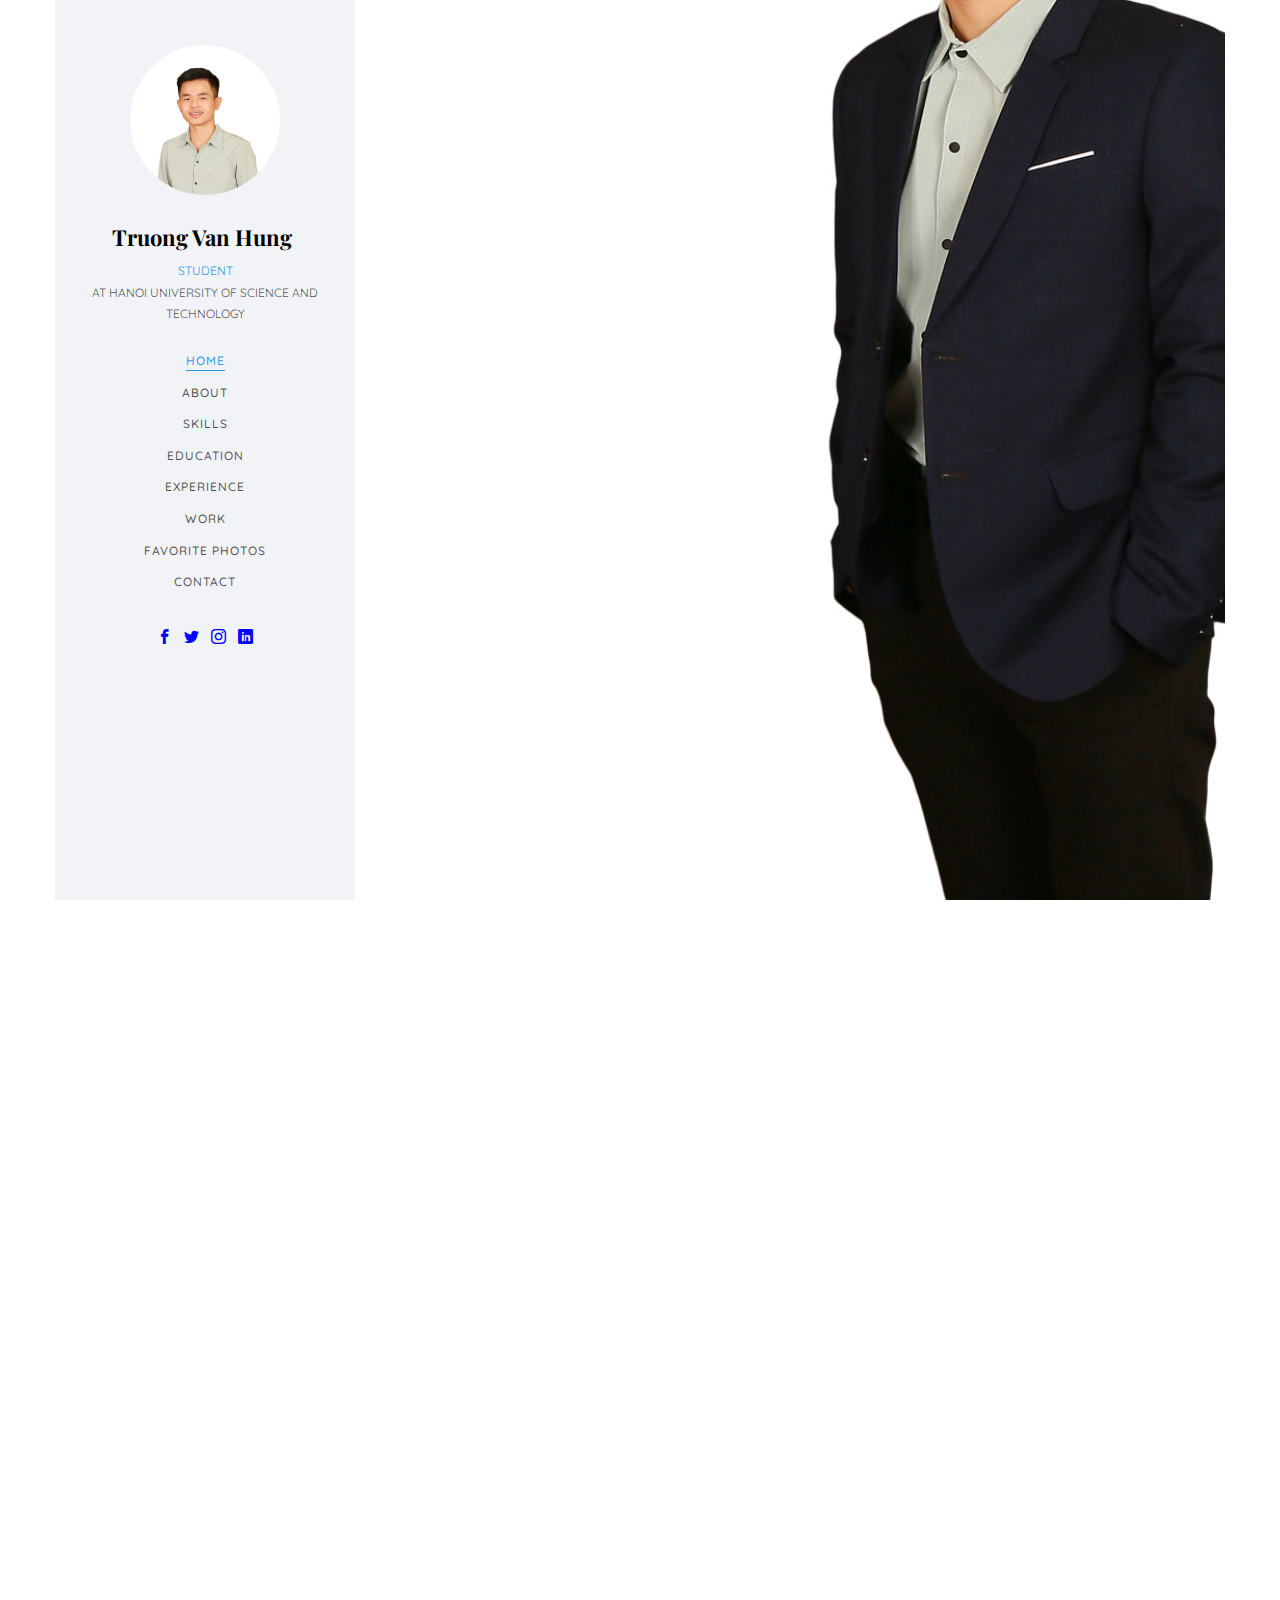
==== commit 4e49c324: "CV ca nhan gan xong" ====
--- a/index.html
+++ b/index.html
@@ -3,7 +3,7 @@
 	<head>
 	<meta charset="utf-8">
 	<meta http-equiv="X-UA-Compatible" content="IE=edge">
-	<title>Jackson Template</title>
+	<title>Trương Văn Hùng</title>
 	<meta name="viewport" content="width=device-width, initial-scale=1">
 	<meta name="description" content="" />
 	<meta name="keywords" content="" />
@@ -57,34 +57,31 @@
 		<aside id="colorlib-aside" role="complementary" class="border js-fullheight">
 			<div class="text-center">
 				<div class="author-img" style="background-image: url(images/about.jpg);"></div>
-				<h1 id="colorlib-logo"><a href="index.html">Jackson Ford</a></h1>
-				<span class="position"><a href="#">UI/UX/Designer</a> in Philippines</span>
+				<h1 id="colorlib-logo"><a href="index.html">Truong Van Hung</a></h1>
+				<span class="position"><a href="#">Student</a><br>at Hanoi University of Science and Technology</span>
 			</div>
 			<nav id="colorlib-main-menu" role="navigation" class="navbar">
 				<div id="navbar" class="collapse">
 					<ul>
 						<li class="active"><a href="#" data-nav-section="home">Home</a></li>
 						<li><a href="#" data-nav-section="about">About</a></li>
-						<li><a href="#" data-nav-section="services">Services</a></li>
+						<!-- <li><a href="#" data-nav-section="services">Services</a></li> -->
 						<li><a href="#" data-nav-section="skills">Skills</a></li>
 						<li><a href="#" data-nav-section="education">Education</a></li>
 						<li><a href="#" data-nav-section="experience">Experience</a></li>
 						<li><a href="#" data-nav-section="work">Work</a></li>
-						<li><a href="#" data-nav-section="blog">Blog</a></li>
+						<li><a href="#" data-nav-section="blog">Favorite photos</a></li>
 						<li><a href="#" data-nav-section="contact">Contact</a></li>
 					</ul>
 				</div>
 			</nav>
 
 			<div class="colorlib-footer">
-				<p><small>&copy; <!-- Link back to Colorlib can't be removed. Template is licensed under CC BY 3.0. -->
-Copyright &copy;<script>document.write(new Date().getFullYear());</script> All rights reserved | This template is made with <i class="icon-heart" aria-hidden="true"></i> by <a href="https://colorlib.com" target="_blank">Colorlib</a>
-<!-- Link back to Colorlib can't be removed. Template is licensed under CC BY 3.0. --> </span> <span>Demo Images: <a href="https://unsplash.com/" target="_blank">Unsplash.com</a></span></small></p>
 				<ul>
-					<li><a href="#"><i class="icon-facebook2"></i></a></li>
-					<li><a href="#"><i class="icon-twitter2"></i></a></li>
-					<li><a href="#"><i class="icon-instagram"></i></a></li>
-					<li><a href="#"><i class="icon-linkedin2"></i></a></li>
+					<li><a href="https://www.facebook.com/hung.tv99" target="_blank"><i class="icon-facebook2" style="color: blue;"></i></a></li>
+					<li><a href="https://twitter.com/TruongH59458172" target="_blank"><i class="icon-twitter2" style="color: blue;"></i></a></li>
+					<li><a href="https://www.instagram.com/fun_hipu/" target="_blank"><i class="icon-instagram" style="color: blue;"></i></a></li>
+					<li><a href="#" target="_blank"><i class="icon-linkedin2" style="color: blue;"></i></a></li>
 				</ul>
 			</div>
 
@@ -101,16 +98,16 @@
 					   			<div class="col-md-6 col-md-offset-3 col-md-pull-3 col-sm-12 col-xs-12 js-fullheight slider-text">
 					   				<div class="slider-text-inner js-fullheight">
 					   					<div class="desc">
-						   					<h1>Hi! <br>I'm Jackson</h1>
-						   					<h2>100% html5 bootstrap templates Made by <a href="https://colorlib.com/" target="_blank">colorlib.com</a></h2>
-												<p><a class="btn btn-primary btn-learn">Download CV <i class="icon-download4"></i></a></p>
+						   					<h1>Hi! <br>I'm Hung</h1>
+						   					<!-- <h2>100% html5 bootstrap templates Made by <a href="https://colorlib.com/" target="_blank">colorlib.com</a></h2> -->
+												<p><a class="btn btn-primary btn-learn" href="https://i.topcv.vn/truongvanhung?ref=2156194" target="_blank">View CV</a></p>
 											</div>
 					   				</div>
 					   			</div>
 					   		</div>
 				   		</div>
 				   	</li>
-				   	<li style="background-image: url(images/img_bg_2.jpg);">
+				   	<!-- <li style="background-image: url(images/img_bg_2.jpg);">
 				   		<div class="overlay"></div>
 				   		<div class="container-fluid">
 				   			<div class="row">
@@ -125,7 +122,7 @@
 					   			</div>
 					   		</div>
 				   		</div>
-				   	</li>
+				   	</li> -->
 				  	</ul>
 			  	</div>
 			</section>
@@ -137,14 +134,14 @@
 							<div class="row row-bottom-padded-sm animate-box" data-animate-effect="fadeInLeft">
 								<div class="col-md-12">
 									<div class="about-desc">
-										<span class="heading-meta">About Us</span>
+										<!-- <span class="heading-meta">About Us</span> -->
 										<h2 class="colorlib-heading">Who Am I?</h2>
-										<p><strong>Hi I'm Jackson Ford</strong> On her way she met a copy. The copy warned the Little Blind Text, that where it came from it would have been rewritten a thousand times and everything that was left from its origin would be the word "and" and the Little Blind Text should turn around and return to its own, safe country.</p>
-										<p>Even the all-powerful Pointing has no control about the blind texts it is an almost unorthographic life One day however a small line of blind text by the name of Lorem Ipsum decided to leave for the far World of Grammar.</p>
-									</div>
-								</div>
-							</div>
-							<div class="row">
+										<p><strong>Hi I'm Hung</strong> Full name is Truong Van Hung. I'm 20 years old and not have girlfriend. I was born and grew up in Bac Ninh, but I have been learning and working in Ha Noi city. Currently, I'm a third year student at Hanoi University of Science and Technology, specialized in information technology.</p>
+										<p>My hobbies are playing sports like football, running ... I also love listening to music, watching movies, going out with friends.</p>
+									</div>
+								</div>
+							</div>
+							<!-- <div class="row">
 								<div class="col-md-3 animate-box" data-animate-effect="fadeInLeft">
 									<div class="services color-1">
 										<span class="icon2"><i class="icon-bulb"></i></span>
@@ -169,15 +166,15 @@
 										<h3>Application</h3>
 									</div>
 								</div>
-							</div>
-							<div class="row">
+							</div> -->
+							<!-- <div class="row">
 								<div class="col-md-12 animate-box" data-animate-effect="fadeInLeft">
 									<div class="hire">
 										<h2>I am happy to know you <br>that 300+ projects done sucessfully!</h2>
 										<a href="#" class="btn-hire">Hire me</a>
 									</div>
 								</div>
-							</div>
+							</div> -->
 						</div>
 					</div>
 				</div>
@@ -185,7 +182,7 @@
 
 
 			
-			<section class="colorlib-services" data-section="services">
+			<!-- <section class="colorlib-services" data-section="services">
 				<div class="colorlib-narrow-content">
 					<div class="row">
 						<div class="col-md-6 col-md-offset-3 col-md-pull-3 animate-box" data-animate-effect="fadeInLeft">
@@ -262,9 +259,9 @@
 						</div>
 					</div>
 				</div>
-			</section>
+			</section> -->
 			
-			<div id="colorlib-counter" class="colorlib-counters" style="background-image: url(images/cover_bg_1.jpg);" data-stellar-background-ratio="0.5">
+			<!-- <div id="colorlib-counter" class="colorlib-counters" style="background-image: url(images/cover_bg_1.jpg);" data-stellar-background-ratio="0.5">
 				<div class="overlay"></div>
 				<div class="colorlib-narrow-content">
 					<div class="row">
@@ -289,7 +286,7 @@
 					</div>
 				</div>
 			</div>
-
+ -->
 			<section class="colorlib-skills" data-section="skills">
 				<div class="colorlib-narrow-content">
 					<div class="row">
@@ -300,55 +297,60 @@
 					</div>
 					<div class="row">
 						<div class="col-md-12 animate-box" data-animate-effect="fadeInLeft">
-							<p>The Big Oxmox advised her not to do so, because there were thousands of bad Commas, wild Question Marks and devious Semikoli, but the Little Blind Text didn’t listen. She packed her seven versalia, put her initial into the belt and made herself on the way.</p>
-						</div>
+							<p>These are skills I have learned by myself</p>
+						</div>
+
 						<div class="col-md-6 animate-box" data-animate-effect="fadeInLeft">
 							<div class="progress-wrap">
 								<h3>Photoshop</h3>
 								<div class="progress">
-								 	<div class="progress-bar color-1" role="progressbar" aria-valuenow="75"
-								  	aria-valuemin="0" aria-valuemax="100" style="width:75%">
-								    <span>75%</span>
+								 	<div class="progress-bar color-1" role="progressbar" aria-valuenow="30"
+								  	aria-valuemin="0" aria-valuemax="100" style="width:30%">
+								    <span>30%</span>
 								  	</div>
 								</div>
 							</div>
 						</div>
+
 						<div class="col-md-6 animate-box" data-animate-effect="fadeInRight">
 							<div class="progress-wrap">
-								<h3>jQuery</h3>
+								<h3>SQL</h3>
 								<div class="progress">
-								 	<div class="progress-bar color-2" role="progressbar" aria-valuenow="60"
-								  	aria-valuemin="0" aria-valuemax="100" style="width:60%">
-								    <span>60%</span>
+								 	<div class="progress-bar color-2" role="progressbar" aria-valuenow="30"
+								  	aria-valuemin="0" aria-valuemax="100" style="width:30%">
+								    <span>30%</span>
 								  	</div>
 								</div>
 							</div>
 						</div>
+
 						<div class="col-md-6 animate-box" data-animate-effect="fadeInLeft">
 							<div class="progress-wrap">
 								<h3>HTML5</h3>
 								<div class="progress">
-								 	<div class="progress-bar color-3" role="progressbar" aria-valuenow="85"
-								  	aria-valuemin="0" aria-valuemax="100" style="width:85%">
-								    <span>85%</span>
+								 	<div class="progress-bar color-3" role="progressbar" aria-valuenow="40"
+								  	aria-valuemin="0" aria-valuemax="100" style="width:40%">
+								    <span>40%</span>
 								  	</div>
 								</div>
 							</div>
 						</div>
+
 						<div class="col-md-6 animate-box" data-animate-effect="fadeInRight">
 							<div class="progress-wrap">
-								<h3>CSS3</h3>
+								<h3>CSS</h3>
 								<div class="progress">
-								 	<div class="progress-bar color-4" role="progressbar" aria-valuenow="90"
-								  	aria-valuemin="0" aria-valuemax="100" style="width:90%">
-								    <span>90%</span>
+								 	<div class="progress-bar color-4" role="progressbar" aria-valuenow="30"
+								  	aria-valuemin="0" aria-valuemax="100" style="width:30%">
+								    <span>30%</span>
 								  	</div>
 								</div>
 							</div>
 						</div>
+
 						<div class="col-md-6 animate-box" data-animate-effect="fadeInLeft">
 							<div class="progress-wrap">
-								<h3>WordPress</h3>
+								<h3>C</h3>
 								<div class="progress">
 								 	<div class="progress-bar color-5" role="progressbar" aria-valuenow="70"
 								  	aria-valuemin="0" aria-valuemax="100" style="width:70%">
@@ -357,17 +359,47 @@
 								</div>
 							</div>
 						</div>
+
 						<div class="col-md-6 animate-box" data-animate-effect="fadeInRight">
 							<div class="progress-wrap">
-								<h3>SEO</h3>
+								<h3>COMMUNICATION</h3>
 								<div class="progress">
-								 	<div class="progress-bar color-6" role="progressbar" aria-valuenow="80"
-								  	aria-valuemin="0" aria-valuemax="100" style="width:80%">
-								    <span>80%</span>
+								 	<div class="progress-bar color-6" role="progressbar" aria-valuenow="50"
+								  	aria-valuemin="0" aria-valuemax="100" style="width:50%">
+								    <span>50%</span>
 								  	</div>
 								</div>
 							</div>
 						</div>
+
+						<div class="col-md-12 animate-box" data-animate-effect="fadeInLeft">
+							<br><p>LANGUAGE</p>
+						</div>
+
+						<div class="col-md-6 animate-box" data-animate-effect="fadeInLeft">
+							<div class="progress-wrap">
+								<h3>ENGLISH</h3>
+								<div class="progress">
+								 	<div class="progress-bar color-1" role="progressbar" aria-valuenow="30"
+								  	aria-valuemin="0" aria-valuemax="100" style="width:30%">
+								    <span>30%</span>
+								  	</div>
+								</div>
+							</div>
+						</div>
+
+						<div class="col-md-6 animate-box" data-animate-effect="fadeInRight">
+							<div class="progress-wrap">
+								<h3>JAPANESE</h3>
+								<div class="progress">
+								 	<div class="progress-bar color-2" role="progressbar" aria-valuenow="50"
+								  	aria-valuemin="0" aria-valuemax="100" style="width:50%">
+								    <span>50%</span>
+								  	</div>
+								</div>
+							</div>
+						</div>
+
 					</div>
 				</div>
 			</section>
@@ -384,10 +416,11 @@
 						<div class="col-md-12 animate-box" data-animate-effect="fadeInLeft">
 							<div class="fancy-collapse-panel">
 								<div class="panel-group" id="accordion" role="tablist" aria-multiselectable="true">
+
 									<div class="panel panel-default">
 									    <div class="panel-heading" role="tab" id="headingOne">
 									        <h4 class="panel-title">
-									            <a data-toggle="collapse" data-parent="#accordion" href="#collapseOne" aria-expanded="true" aria-controls="collapseOne">Master Degree Graphic Design
+									            <a data-toggle="collapse" data-parent="#accordion" href="#collapseOne" aria-expanded="true" aria-controls="collapseOne">Hanoi University of Science and Technology
 									            </a>
 									        </h4>
 									    </div>
@@ -395,33 +428,30 @@
 									         <div class="panel-body">
 									            <div class="row">
 										      		<div class="col-md-6">
-										      			<p>Far far away, behind the word mountains, far from the countries Vokalia and Consonantia, there live the blind texts. </p>
-										      		</div>
-										      		<div class="col-md-6">
-										      			<p>Separated they live in Bookmarksgrove right at the coast of the Semantics, a large language ocean.</p>
+										      			<p>Student of Information Technology</p>
+										      			<p style="color: red;">2017-2022</p>
 										      		</div>
 										      	</div>
 									         </div>
 									    </div>
 									</div>
+
 									<div class="panel panel-default">
 									    <div class="panel-heading" role="tab" id="headingTwo">
 									        <h4 class="panel-title">
-									            <a class="collapsed" data-toggle="collapse" data-parent="#accordion" href="#collapseTwo" aria-expanded="false" aria-controls="collapseTwo">Bachelor Degree of Computer Science
+									            <a class="collapsed" data-toggle="collapse" data-parent="#accordion" href="#collapseTwo" aria-expanded="false" aria-controls="collapseTwo">Yen Phong 1 High School
 									            </a>
 									        </h4>
 									    </div>
 									    <div id="collapseTwo" class="panel-collapse collapse" role="tabpanel" aria-labelledby="headingTwo">
 									        <div class="panel-body">
-									            <p>Far far away, behind the word <strong>mountains</strong>, far from the countries Vokalia and Consonantia, there live the blind texts. Separated they live in Bookmarksgrove right at the coast of the Semantics, a large language ocean.</p>
-													<ul>
-														<li>Separated they live in Bookmarksgrove right</li>
-														<li>Separated they live in Bookmarksgrove right</li>
-													</ul>
+									            <p>Student</p>
+									            <p style="color: red;">2014-2017</p>
 									        </div>
 									    </div>
 									</div>
-									<div class="panel panel-default">
+
+									<!-- <div class="panel panel-default">
 									    <div class="panel-heading" role="tab" id="headingThree">
 									        <h4 class="panel-title">
 									            <a class="collapsed" data-toggle="collapse" data-parent="#accordion" href="#collapseThree" aria-expanded="false" aria-controls="collapseThree">Diploma in Information Technology
@@ -433,9 +463,9 @@
 									            <p>Far far away, behind the word <strong>mountains</strong>, far from the countries Vokalia and Consonantia, there live the blind texts. Separated they live in Bookmarksgrove right at the coast of the Semantics, a large language ocean.</p>	
 									        </div>
 									    </div>
-									</div>
-
-									<div class="panel panel-default">
+									</div> -->
+
+									<!-- <div class="panel panel-default">
 									    <div class="panel-heading" role="tab" id="headingFour">
 									        <h4 class="panel-title">
 									            <a class="collapsed" data-toggle="collapse" data-parent="#accordion" href="#collapseFour" aria-expanded="false" aria-controls="collapseFour">Diploma in Information Technology
@@ -447,18 +477,19 @@
 									            <p>Far far away, behind the word <strong>mountains</strong>, far from the countries Vokalia and Consonantia, there live the blind texts. Separated they live in Bookmarksgrove right at the coast of the Semantics, a large language ocean.</p>	
 									        </div>
 									    </div>
-									</div>
+									</div> -->
 
 									<div class="panel panel-default">
 									    <div class="panel-heading" role="tab" id="headingFive">
 									        <h4 class="panel-title">
-									            <a class="collapsed" data-toggle="collapse" data-parent="#accordion" href="#collapseFive" aria-expanded="false" aria-controls="collapseFive">High School Secondary Education
+									            <a class="collapsed" data-toggle="collapse" data-parent="#accordion" href="#collapseFive" aria-expanded="false" aria-controls="collapseFive">Yen Phu Secondary School
 									            </a>
 									        </h4>
 									    </div>
 									    <div id="collapseFive" class="panel-collapse collapse" role="tabpanel" aria-labelledby="headingFive">
 									        <div class="panel-body">
-									            <p>Far far away, behind the word <strong>mountains</strong>, far from the countries Vokalia and Consonantia, there live the blind texts. Separated they live in Bookmarksgrove right at the coast of the Semantics, a large language ocean.</p>	
+									            <p>Student</p>	
+									            <p style="color: red;">2010-2014</p>
 									        </div>
 									    </div>
 									</div>
@@ -480,9 +511,9 @@
 					<div class="row">
 						<div class="col-md-12">
 				         <div class="timeline-centered">
-					         <article class="timeline-entry animate-box" data-animate-effect="fadeInLeft">
+
+					         <!-- <article class="timeline-entry animate-box" data-animate-effect="fadeInLeft">
 					            <div class="timeline-entry-inner">
-
 					               <div class="timeline-icon color-1">
 					                  <i class="icon-pen2"></i>
 					               </div>
@@ -492,10 +523,10 @@
 					                  <p>Tolerably earnestly middleton extremely distrusts she boy now not. Add and offered prepare how cordial two promise. Greatly who affixed suppose but enquire compact prepare all put. Added forth chief trees but rooms think may.</p>
 					               </div>
 					            </div>
-					         </article>
-
-
-					         <article class="timeline-entry animate-box" data-animate-effect="fadeInRight">
+					         </article> -->
+
+
+					         <!-- <article class="timeline-entry animate-box" data-animate-effect="fadeInRight">
 					            <div class="timeline-entry-inner">
 					               <div class="timeline-icon color-2">
 					                  <i class="icon-pen2"></i>
@@ -503,6 +534,31 @@
 					               <div class="timeline-label">
 					               	<h2><a href="#">Front End Developer at Google Company</a> <span>2017-2018</span></h2>
 					                  <p>Even the all-powerful Pointing has no control about the blind texts it is an almost unorthographic life One day however a small line of blind text by the name of Lorem Ipsum decided to leave for the far World of Grammar.</p>
+					               </div>
+					            </div>
+					         </article> -->
+
+
+					         <article class="timeline-entry animate-box" data-animate-effect="fadeInTop">
+					            <div class="timeline-entry-inner">
+					               <div class="timeline-icon color-4">
+					                  <i class="icon-pen2"></i>
+					               </div>
+					               <div class="timeline-label">
+					               	<h2><a href="#">Start learning Front-End</a> <span>7/2019</span></h2>
+					                  <p>Learning HTML, CSS, JS, SQL...</p>
+					               </div>
+					            </div>
+					         </article>
+
+					         <article class="timeline-entry animate-box" data-animate-effect="fadeInLeft">
+					            <div class="timeline-entry-inner">
+					               <div class="timeline-icon color-5">
+					                  <i class="icon-pen2"></i>
+					               </div>
+					               <div class="timeline-label">
+					               	<h2><a href="#">Game HTML5</a> <span>2/2019-4/2019</span></h2>
+					                  <p>Complete the first game called "Alien Shooter"</p>
 					               </div>
 					            </div>
 					         </article>
@@ -513,32 +569,8 @@
 					                  <i class="icon-pen2"></i>
 					               </div>
 					               <div class="timeline-label">
-					               	<h2><a href="#">System Analyst</a> <span>2017-2018</span></h2>
-					                  <p>Even the all-powerful Pointing has no control about the blind texts it is an almost unorthographic life One day however a small line of blind text by the name of Lorem Ipsum decided to leave for the far World of Grammar.</p>
-					               </div>
-					            </div>
-					         </article>
-
-					         <article class="timeline-entry animate-box" data-animate-effect="fadeInTop">
-					            <div class="timeline-entry-inner">
-					               <div class="timeline-icon color-4">
-					                  <i class="icon-pen2"></i>
-					               </div>
-					               <div class="timeline-label">
-					               	<h2><a href="#">Creative Designer</a> <span>2017-2018</span></h2>
-					                  <p>Even the all-powerful Pointing has no control about the blind texts it is an almost unorthographic life One day however a small line of blind text by the name of Lorem Ipsum decided to leave for the far World of Grammar.</p>
-					               </div>
-					            </div>
-					         </article>
-
-					         <article class="timeline-entry animate-box" data-animate-effect="fadeInLeft">
-					            <div class="timeline-entry-inner">
-					               <div class="timeline-icon color-5">
-					                  <i class="icon-pen2"></i>
-					               </div>
-					               <div class="timeline-label">
-					               	<h2><a href="#">UI/UX Designer at Envato</a> <span>2017-2018</span></h2>
-					                  <p>Even the all-powerful Pointing has no control about the blind texts it is an almost unorthographic life One day however a small line of blind text by the name of Lorem Ipsum decided to leave for the far World of Grammar.</p>
+					               	<h2><a href="#">Teach scratch programming for children</a> <span>12/2018</span></h2>
+					                  <p>Use SCRATCH programming language</p>
 					               </div>
 					            </div>
 					         </article>
@@ -565,106 +597,113 @@
 					</div>
 					<div class="row row-bottom-padded-sm animate-box" data-animate-effect="fadeInLeft">
 						<div class="col-md-12">
-							<p class="work-menu"><span><a href="#" class="active">Graphic Design</a></span> <span><a href="#">Web Design</a></span> <span><a href="#">Software</a></span> <span><a href="#">Apps</a></span></p>
-						</div>
-					</div>
-					<div class="row">
+							<p class="work-menu"><span><a href="#" class="active">STUDENT</a></span> <span><a href="#">TEACH PROGRAMING</a></span> <span><a href="#">VOLUNTEER</a></span></p>
+						</div>
+					</div>
+					<div class="row">
+
 						<div class="col-md-6 animate-box" data-animate-effect="fadeInLeft">
-							<div class="project" style="background-image: url(images/img-1.jpg);">
+							<div class="project" style="background-image: url(images/bk1.jpeg);">
 								<div class="desc">
 									<div class="con">
-										<h3><a href="work.html">Work 01</a></h3>
-										<span>Website</span>
-										<p class="icon">
+										<!-- <h3><a href="#">C1</a></h3> -->
+										<!-- <span>Website</span> -->
+										<!-- <p class="icon">
 											<span><a href="#"><i class="icon-share3"></i></a></span>
 											<span><a href="#"><i class="icon-eye"></i> 100</a></span>
 											<span><a href="#"><i class="icon-heart"></i> 49</a></span>
-										</p>
-									</div>
-								</div>
-							</div>
-						</div>
+										</p> -->
+									</div>
+								</div>
+							</div>
+						</div>
+
 						<div class="col-md-6 animate-box" data-animate-effect="fadeInRight">
-							<div class="project" style="background-image: url(images/img-2.jpg);">
+							<div class="project" style="background-image: url(images/bk2.jpg);">
 								<div class="desc">
 									<div class="con">
-										<h3><a href="work.html">Work 02</a></h3>
-										<span>Animation</span>
-										<p class="icon">
+										<!-- <h3><a href="work.html">Work 02</a></h3> -->
+										<!-- <span>Animation</span> -->
+										<!-- <p class="icon">
 											<span><a href="#"><i class="icon-share3"></i></a></span>
 											<span><a href="#"><i class="icon-eye"></i> 100</a></span>
 											<span><a href="#"><i class="icon-heart"></i> 49</a></span>
-										</p>
-									</div>
-								</div>
-							</div>
-						</div>
+										</p> -->
+									</div>
+								</div>
+							</div>
+						</div>
+
 						<div class="col-md-6 animate-box" data-animate-effect="fadeInTop">
-							<div class="project" style="background-image: url(images/img-3.jpg);">
+							<div class="project" style="background-image: url(images/bk3.jpg);">
 								<div class="desc">
 									<div class="con">
-										<h3><a href="work.html">Work 03</a></h3>
-										<span>Illustration</span>
-										<p class="icon">
+										<!-- <h3><a href="work.html">Work 03</a></h3> -->
+										<!-- <span>Illustration</span> -->
+										<!-- <p class="icon">
 											<span><a href="#"><i class="icon-share3"></i></a></span>
 											<span><a href="#"><i class="icon-eye"></i> 100</a></span>
 											<span><a href="#"><i class="icon-heart"></i> 49</a></span>
-										</p>
-									</div>
-								</div>
-							</div>
-						</div>
+										</p> -->
+									</div>
+								</div>
+							</div>
+						</div>
+
 						<div class="col-md-6 animate-box" data-animate-effect="fadeInBottom">
-							<div class="project" style="background-image: url(images/img-4.jpg);">
+							<div class="project" style="background-image: url(images/bk4.jpg);">
 								<div class="desc">
 									<div class="con">
-										<h3><a href="work.html">Work 04</a></h3>
-										<span>Application</span>
-										<p class="icon">
+										<!-- <h3><a href="work.html">Work 04</a></h3> -->
+										<!-- <span>Application</span> -->
+										<!-- <p class="icon">
 											<span><a href="#"><i class="icon-share3"></i></a></span>
 											<span><a href="#"><i class="icon-eye"></i> 100</a></span>
 											<span><a href="#"><i class="icon-heart"></i> 49</a></span>
-										</p>
-									</div>
-								</div>
-							</div>
-						</div>
+										</p> -->
+									</div>
+								</div>
+							</div>
+						</div>
+
 						<div class="col-md-6 animate-box" data-animate-effect="fadeInLeft">
-							<div class="project" style="background-image: url(images/img-5.jpg);">
+							<div class="project" style="background-image: url(images/bk5.jpg);">
 								<div class="desc">
 									<div class="con">
-										<h3><a href="work.html">Work 05</a></h3>
-										<span>Graphic, Logo</span>
-										<p class="icon">
+										<!-- <h3><a href="work.html">Work 05</a></h3> -->
+										<!-- <span>Graphic, Logo</span> -->
+										<!-- <p class="icon">
 											<span><a href="#"><i class="icon-share3"></i></a></span>
 											<span><a href="#"><i class="icon-eye"></i> 100</a></span>
 											<span><a href="#"><i class="icon-heart"></i> 49</a></span>
-										</p>
-									</div>
-								</div>
-							</div>
-						</div>
+										</p> -->
+									</div>
+								</div>
+							</div>
+						</div>
+
 						<div class="col-md-6 animate-box" data-animate-effect="fadeInRight">
-							<div class="project" style="background-image: url(images/img-6.jpg);">
+							<div class="project" style="background-image: url(images/bk6.jpg);">
 								<div class="desc">
 									<div class="con">
-										<h3><a href="work.html">Work 06</a></h3>
-										<span>Web Design</span>
-										<p class="icon">
+										<!-- <h3><a href="work.html">Work 06</a></h3> -->
+										<!-- <span>Web Design</span> -->
+										<!-- <p class="icon">
 											<span><a href="#"><i class="icon-share3"></i></a></span>
 											<span><a href="#"><i class="icon-eye"></i> 100</a></span>
 											<span><a href="#"><i class="icon-heart"></i> 49</a></span>
-										</p>
-									</div>
-								</div>
-							</div>
-						</div>
-					</div>
-					<div class="row">
+										</p> -->
+									</div>
+								</div>
+							</div>
+						</div>
+
+					</div>
+					<!-- <div class="row">
 						<div class="col-md-12 animate-box">
 							<p><a href="#" class="btn btn-primary btn-lg btn-load-more">Load more <i class="icon-reload"></i></a></p>
 						</div>
-					</div>
+					</div> -->
 				</div>
 			</section>
 
@@ -672,47 +711,54 @@
 				<div class="colorlib-narrow-content">
 					<div class="row">
 						<div class="col-md-6 col-md-offset-3 col-md-pull-3 animate-box" data-animate-effect="fadeInLeft">
-							<span class="heading-meta">Read</span>
-							<h2 class="colorlib-heading">Recent Blog</h2>
+							<span class="heading-meta">View</span>
+							<h2 class="colorlib-heading">Favorite Photos</h2>
 						</div>
 					</div>
 					<div class="row">
 						<div class="col-md-4 col-sm-6 animate-box" data-animate-effect="fadeInLeft">
 							<div class="blog-entry">
-								<a href="blog.html" class="blog-img"><img src="images/blog-1.jpg" class="img-responsive" alt="HTML5 Bootstrap Template by colorlib.com"></a>
-								<div class="desc">
-									<span><small>April 14, 2018 </small> | <small> Web Design </small> | <small> <i class="icon-bubble3"></i> 4</small></span>
-									<h3><a href="blog.html">Renovating National Gallery</a></h3>
-									<p>Separated they live in Bookmarksgrove right at the coast of the Semantics, a large language ocean.</p>
-								</div>
-							</div>
-						</div>
+								<a href="blog.html" class="blog-img"><img src="images/c1.jpg" class="img-responsive" alt="HTML5 Bootstrap Template by colorlib.com"></a>
+							</div>
+						</div>
+
 						<div class="col-md-4 col-sm-6 animate-box" data-animate-effect="fadeInRight">
 							<div class="blog-entry">
-								<a href="blog.html" class="blog-img"><img src="images/blog-2.jpg" class="img-responsive" alt="HTML5 Bootstrap Template by colorlib.com"></a>
-								<div class="desc">
-									<span><small>April 14, 2018 </small> | <small> Web Design </small> | <small> <i class="icon-bubble3"></i> 4</small></span>
-									<h3><a href="blog.html">Wordpress for a Beginner</a></h3>
-									<p>Separated they live in Bookmarksgrove right at the coast of the Semantics, a large language ocean.</p>
-								</div>
-							</div>
-						</div>
+								<a href="blog.html" class="blog-img"><img src="images/c2.jpg" class="img-responsive" alt="HTML5 Bootstrap Template by colorlib.com"></a>
+							</div>
+						</div>
+
 						<div class="col-md-4 col-sm-6 animate-box" data-animate-effect="fadeInLeft">
 							<div class="blog-entry">
-								<a href="blog.html" class="blog-img"><img src="images/blog-3.jpg" class="img-responsive" alt="HTML5 Bootstrap Template by colorlib.com"></a>
-								<div class="desc">
-									<span><small>April 14, 2018 </small> | <small> Inspiration </small> | <small> <i class="icon-bubble3"></i> 4</small></span>
-									<h3><a href="blog.html">Make website from scratch</a></h3>
-									<p>Separated they live in Bookmarksgrove right at the coast of the Semantics, a large language ocean.</p>
-								</div>
-							</div>
-						</div>
-					</div>
-					<div class="row">
+								<a href="blog.html" class="blog-img"><img src="images/c7.jpg" class="img-responsive" alt="HTML5 Bootstrap Template by colorlib.com"></a>
+							</div>
+						</div>
+
+						<div class="col-md-4 col-sm-6 animate-box" data-animate-effect="fadeInLeft">
+							<div class="blog-entry">
+								<a href="blog.html" class="blog-img"><img src="images/c4.jpg" class="img-responsive" alt="HTML5 Bootstrap Template by colorlib.com"></a>
+							</div>
+						</div>
+
+						<div class="col-md-4 col-sm-6 animate-box" data-animate-effect="fadeInRight">
+							<div class="blog-entry">
+								<a href="blog.html" class="blog-img"><img src="images/c5.jpg" class="img-responsive" alt="HTML5 Bootstrap Template by colorlib.com"></a>
+							</div>
+						</div>
+
+						<div class="col-md-4 col-sm-6 animate-box" data-animate-effect="fadeInLeft">
+							<div class="blog-entry">
+								<a href="blog.html" class="blog-img"><img src="images/c6.jpg" class="img-responsive" alt="HTML5 Bootstrap Template by colorlib.com"></a>
+							</div>
+						</div>
+
+					</div>
+
+					<!-- <div class="row">
 						<div class="col-md-12 animate-box">
 							<p><a href="#" class="btn btn-primary btn-lg btn-load-more">Load more <i class="icon-reload"></i></a></p>
 						</div>
-					</div>
+					</div> -->
 				</div>
 			</section>
 
@@ -731,7 +777,7 @@
 									<i class="icon-globe-outline"></i>
 								</div>
 								<div class="colorlib-text">
-									<p><a href="#">info@domain.com</a></p>
+									<p><a href="#">truonghungvatvo@gmail.com</a></p>
 								</div>
 							</div>
 
@@ -740,7 +786,7 @@
 									<i class="icon-map"></i>
 								</div>
 								<div class="colorlib-text">
-									<p>198 West 21th Street, Suite 721 New York NY 10016</p>
+									<p><a href="https://www.google.com/maps/place/80+Ng%C3%B5+G%E1%BB%91c+%C4%90%E1%BB%81,+Ho%C3%A0ng+V%C4%83n+Th%E1%BB%A5,+Ho%C3%A0ng+Mai,+H%C3%A0+N%E1%BB%99i,+Vi%E1%BB%87t+Nam/@20.9929954,105.8523755,17z/data=!3m1!4b1!4m5!3m4!1s0x3135ac12e4ce0ec9:0x3aa3bb654eab9286!8m2!3d20.9929904!4d105.8545642" target="_blank">Goc De, Minh Khai, HBT, HN</a></p>
 								</div>
 							</div>
 
@@ -749,7 +795,7 @@
 									<i class="icon-phone"></i>
 								</div>
 								<div class="colorlib-text">
-									<p><a href="tel://">+123 456 7890</a></p>
+									<p><a href="#">038-362-1309</a></p>
 								</div>
 							</div>
 						</div>
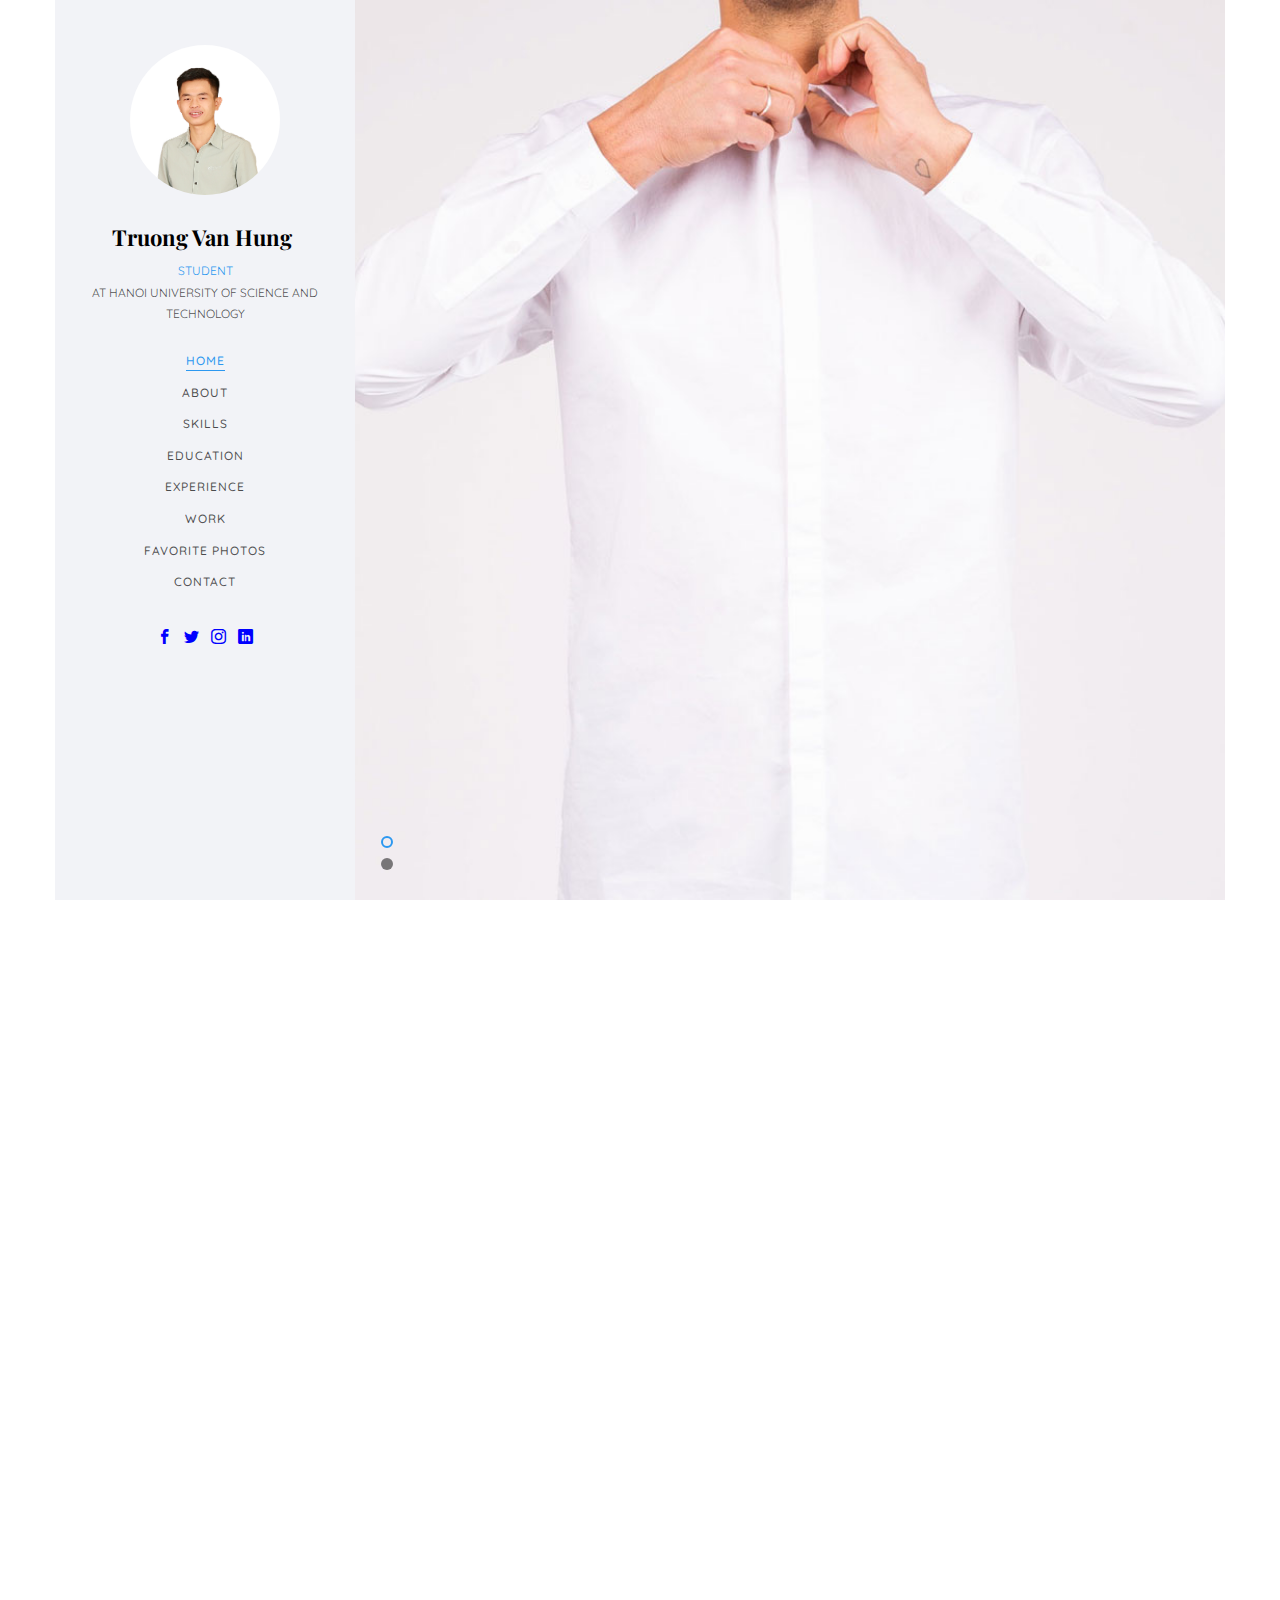
==== commit 4c7e827d: "them background sua lai phan work vs photo" ====
--- a/index.html
+++ b/index.html
@@ -107,22 +107,20 @@
 					   		</div>
 				   		</div>
 				   	</li>
-				   	<!-- <li style="background-image: url(images/img_bg_2.jpg);">
+				   	<li style="background-image: url(images/img_bg_4.jpg);">
 				   		<div class="overlay"></div>
 				   		<div class="container-fluid">
 				   			<div class="row">
 					   			<div class="col-md-6 col-md-offset-3 col-md-pull-3 col-sm-12 col-xs-12 js-fullheight slider-text">
 					   				<div class="slider-text-inner">
 					   					<div class="desc">
-						   					<h1>I am <br>a Designer</h1>
-												<h2>100% html5 bootstrap templates Made by <a href="https://colorlib.com/" target="_blank">colorlib.com</a></h2>
-												<p><a class="btn btn-primary btn-learn">View Portfolio <i class="icon-briefcase3"></i></a></p>
-											</div>
+						   					<h1>I'm <br>a Student</h1>
+										</div>
 					   				</div>
 					   			</div>
 					   		</div>
 				   		</div>
-				   	</li> -->
+				   	</li>
 				  	</ul>
 			  	</div>
 			</section>
@@ -597,102 +595,112 @@
 					</div>
 					<div class="row row-bottom-padded-sm animate-box" data-animate-effect="fadeInLeft">
 						<div class="col-md-12">
-							<p class="work-menu"><span><a href="#" class="active">STUDENT</a></span> <span><a href="#">TEACH PROGRAMING</a></span> <span><a href="#">VOLUNTEER</a></span></p>
+							<p class="work-menu">
+								<span>
+									<a href="https://www.hust.edu.vn" target="_blank">STUDENT</a>
+								</span>
+								<span>
+									<a href="https://www.facebook.com/tholaptrinh/" target="_blank">TEACH PROGRAMING</a>
+								</span>
+								<span>
+									<a href="https://www.facebook.com/doitinhnguyen.soict/" target="_blank">VOLUNTEER</a>
+								</span>
+							</p>
 						</div>
 					</div>
 					<div class="row">
 
 						<div class="col-md-6 animate-box" data-animate-effect="fadeInLeft">
-							<div class="project" style="background-image: url(images/bk1.jpeg);">
+							<div class="project" style="background-image: url(images/bk3.jpg);">
 								<div class="desc">
 									<div class="con">
-										<!-- <h3><a href="#">C1</a></h3> -->
-										<!-- <span>Website</span> -->
-										<!-- <p class="icon">
+										<h3><a href="#">Tran Dai Nghia gate</a></h3>
+										<span>Handsome</span>
+										<p class="icon">
 											<span><a href="#"><i class="icon-share3"></i></a></span>
-											<span><a href="#"><i class="icon-eye"></i> 100</a></span>
-											<span><a href="#"><i class="icon-heart"></i> 49</a></span>
-										</p> -->
+											<span><a href="#"><i class="icon-eye"></i>312432</a></span>
+											<span><a href="#"><i class="icon-heart"></i>1249</a></span>
+										</p>
 									</div>
 								</div>
 							</div>
 						</div>
 
 						<div class="col-md-6 animate-box" data-animate-effect="fadeInRight">
-							<div class="project" style="background-image: url(images/bk2.jpg);">
+							<div class="project" style="background-image: url(images/bk5.jpg);">
 								<div class="desc">
 									<div class="con">
-										<!-- <h3><a href="work.html">Work 02</a></h3> -->
-										<!-- <span>Animation</span> -->
-										<!-- <p class="icon">
+										<h3><a href="work.html">Front yard of building C1</a></h3>
+										<span>Perfect</span>
+										<p class="icon">
 											<span><a href="#"><i class="icon-share3"></i></a></span>
-											<span><a href="#"><i class="icon-eye"></i> 100</a></span>
-											<span><a href="#"><i class="icon-heart"></i> 49</a></span>
-										</p> -->
+											<span><a href="#"><i class="icon-eye"></i> 5432662</a></span>
+											<span><a href="#"><i class="icon-heart"></i> 4634629</a></span>
+										</p>
 									</div>
 								</div>
 							</div>
 						</div>
 
 						<div class="col-md-6 animate-box" data-animate-effect="fadeInTop">
-							<div class="project" style="background-image: url(images/bk3.jpg);">
+							<div class="project" style="background-image: url(images/v1.jpg);">
 								<div class="desc">
 									<div class="con">
-										<!-- <h3><a href="work.html">Work 03</a></h3> -->
-										<!-- <span>Illustration</span> -->
-										<!-- <p class="icon">
+										<h3><a href="work.html">Đội SVTN viện CNTT&TT</a></h3>
+										<span>MHX2019</span>
+										<p class="icon">
 											<span><a href="#"><i class="icon-share3"></i></a></span>
-											<span><a href="#"><i class="icon-eye"></i> 100</a></span>
-											<span><a href="#"><i class="icon-heart"></i> 49</a></span>
-										</p> -->
+											<span><a href="#"><i class="icon-eye"></i> 5435320</a></span>
+											<span><a href="#"><i class="icon-heart"></i> 45325</a></span>
+										</p>
 									</div>
 								</div>
 							</div>
 						</div>
 
 						<div class="col-md-6 animate-box" data-animate-effect="fadeInBottom">
-							<div class="project" style="background-image: url(images/bk4.jpg);">
+							<div class="project" style="background-image: url(images/v4.jpg);">
 								<div class="desc">
 									<div class="con">
-										<!-- <h3><a href="work.html">Work 04</a></h3> -->
-										<!-- <span>Application</span> -->
-										<!-- <p class="icon">
+										<h3><a href="work.html">Make color</a></h3>
+										<span>So deep</span>
+										<p class="icon">
 											<span><a href="#"><i class="icon-share3"></i></a></span>
-											<span><a href="#"><i class="icon-eye"></i> 100</a></span>
-											<span><a href="#"><i class="icon-heart"></i> 49</a></span>
-										</p> -->
+											<span><a href="#"><i class="icon-eye"></i> 634640</a></span>
+											<span><a href="#"><i class="icon-heart"></i> 4934636</a></span>
+										</p>
 									</div>
 								</div>
 							</div>
 						</div>
 
 						<div class="col-md-6 animate-box" data-animate-effect="fadeInLeft">
-							<div class="project" style="background-image: url(images/bk5.jpg);">
+							<div class="project" style="background-image: url(images/day2.jpg);">
 								<div class="desc">
 									<div class="con">
-										<!-- <h3><a href="work.html">Work 05</a></h3> -->
-										<!-- <span>Graphic, Logo</span> -->
-										<!-- <p class="icon">
+										<h3><a href="work.html">Tho Lap Trinh at Bach Khoa</a></h3>
+										<span>Enthusiastic people</span>
+										<p class="icon">
 											<span><a href="#"><i class="icon-share3"></i></a></span>
-											<span><a href="#"><i class="icon-eye"></i> 100</a></span>
-											<span><a href="#"><i class="icon-heart"></i> 49</a></span>
-										</p> -->
+											<span><a href="#"><i class="icon-eye"></i> 104230</a></span>
+											<span><a href="#"><i class="icon-heart"></i> 4412349</a></span>
+										</p>
 									</div>
 								</div>
 							</div>
 						</div>
 
 						<div class="col-md-6 animate-box" data-animate-effect="fadeInRight">
-							<div class="project" style="background-image: url(images/bk6.jpg);">
+							<div class="project" style="background-image: url(images/day3.jpg);">
 								<div class="desc">
 									<div class="con">
-										<!-- <h3><a href="work.html">Work 06</a></h3> -->
-										<!-- <span>Web Design</span> -->
-										<!-- <p class="icon">
+										<h3><a href="work.html">Tho Lap Trinh at Lang Trung</a></h3>
+										<span>Hardworking people</span>
+										<p class="icon">
 											<span><a href="#"><i class="icon-share3"></i></a></span>
-											<span><a href="#"><i class="icon-eye"></i> 100</a></span>
-											<span><a href="#"><i class="icon-heart"></i> 49</a></span>
-										</p> -->
+											<span><a href="#"><i class="icon-eye"></i> 4324234</a></span>
+											<span><a href="#"><i class="icon-heart"></i> 657563</a></span>
+										</p>
 									</div>
 								</div>
 							</div>
@@ -718,40 +726,40 @@
 					<div class="row">
 						<div class="col-md-4 col-sm-6 animate-box" data-animate-effect="fadeInLeft">
 							<div class="blog-entry">
-								<a href="blog.html" class="blog-img"><img src="images/c1.jpg" class="img-responsive" alt="HTML5 Bootstrap Template by colorlib.com"></a>
+								<a href="https://vi.wikipedia.org/wiki/H%E1%BB%93_Ho%C3%A0n_Ki%E1%BA%BFm" class="blog-img" target="_blank"><img src="images/c1.jpg" class="img-responsive" alt="HTML5 Bootstrap Template by colorlib.com"></a>
 							</div>
 						</div>
 
 						<div class="col-md-4 col-sm-6 animate-box" data-animate-effect="fadeInRight">
 							<div class="blog-entry">
-								<a href="blog.html" class="blog-img"><img src="images/c2.jpg" class="img-responsive" alt="HTML5 Bootstrap Template by colorlib.com"></a>
+								<a href="https://www.facebook.com/tholaptrinh/" class="blog-img" target="_blank"><img src="images/day1.jpg" class="img-responsive" alt="HTML5 Bootstrap Template by colorlib.com"></a>
 							</div>
 						</div>
 
 						<div class="col-md-4 col-sm-6 animate-box" data-animate-effect="fadeInLeft">
 							<div class="blog-entry">
-								<a href="blog.html" class="blog-img"><img src="images/c7.jpg" class="img-responsive" alt="HTML5 Bootstrap Template by colorlib.com"></a>
+								<a href="https://vi.wikipedia.org/wiki/H%E1%BB%93_T%C3%A2y" class="blog-img" target="_blank"><img src="images/c7.jpg" class="img-responsive" alt="HTML5 Bootstrap Template by colorlib.com"></a>
 							</div>
 						</div>
 
 						<div class="col-md-4 col-sm-6 animate-box" data-animate-effect="fadeInLeft">
 							<div class="blog-entry">
-								<a href="blog.html" class="blog-img"><img src="images/c4.jpg" class="img-responsive" alt="HTML5 Bootstrap Template by colorlib.com"></a>
+								<a href="https://phapluatxahoi.vn/pho-ho-den-lu-phuong-hoang-van-thu-quan-hoang-mai-65452.html" class="blog-img" target="_blank"><img src="images/c4.jpg" class="img-responsive" alt="HTML5 Bootstrap Template by colorlib.com"></a>
 							</div>
 						</div>
 
 						<div class="col-md-4 col-sm-6 animate-box" data-animate-effect="fadeInRight">
 							<div class="blog-entry">
-								<a href="blog.html" class="blog-img"><img src="images/c5.jpg" class="img-responsive" alt="HTML5 Bootstrap Template by colorlib.com"></a>
+								<a href="https://dantri.com.vn/xa-hoi/ngam-hoang-hon-dep-la-tren-ho-tay-20180523062507558.htm" class="blog-img" target="_blank"><img src="images/c5.jpg" class="img-responsive" alt="HTML5 Bootstrap Template by colorlib.com"></a>
 							</div>
 						</div>
 
 						<div class="col-md-4 col-sm-6 animate-box" data-animate-effect="fadeInLeft">
 							<div class="blog-entry">
-								<a href="blog.html" class="blog-img"><img src="images/c6.jpg" class="img-responsive" alt="HTML5 Bootstrap Template by colorlib.com"></a>
-							</div>
-						</div>
-
+								<a href="https://vi.wikipedia.org/wiki/H%E1%BB%93_T%C3%A2y" class="blog-img" target="_blank"><img src="images/c6.jpg" class="img-responsive" alt="HTML5 Bootstrap Template by colorlib.com"></a>
+							</div>
+						</div>
+						
 					</div>
 
 					<!-- <div class="row">
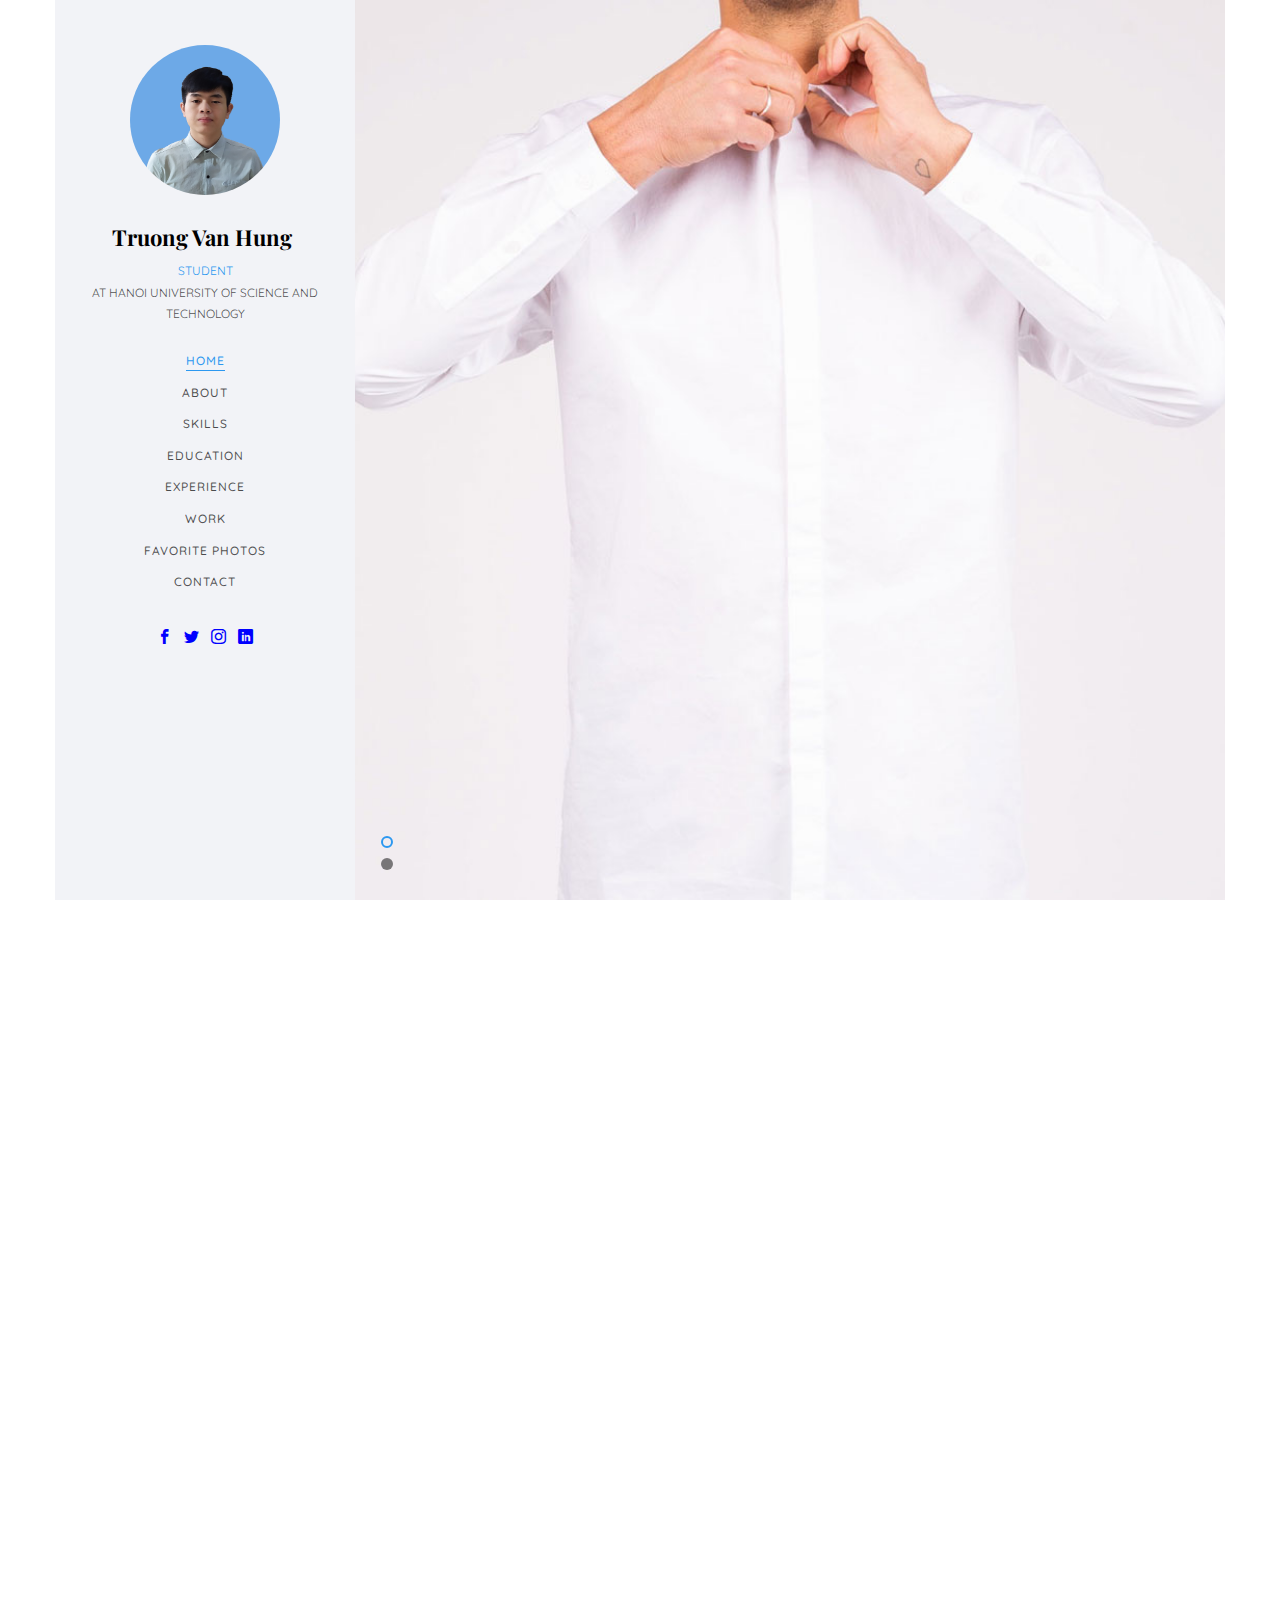
==== commit c2fa6e72: "update CV" ====
--- a/index.html
+++ b/index.html
@@ -81,7 +81,7 @@
 					<li><a href="https://www.facebook.com/hung.tv99" target="_blank"><i class="icon-facebook2" style="color: blue;"></i></a></li>
 					<li><a href="https://twitter.com/TruongH59458172" target="_blank"><i class="icon-twitter2" style="color: blue;"></i></a></li>
 					<li><a href="https://www.instagram.com/fun_hipu/" target="_blank"><i class="icon-instagram" style="color: blue;"></i></a></li>
-					<li><a href="#" target="_blank"><i class="icon-linkedin2" style="color: blue;"></i></a></li>
+					<li><a href="https://www.linkedin.com/in/hung-truong-2935561a2/" target="_blank"><i class="icon-linkedin2" style="color: blue;"></i></a></li>
 				</ul>
 			</div>
 
@@ -99,7 +99,6 @@
 					   				<div class="slider-text-inner js-fullheight">
 					   					<div class="desc">
 						   					<h1>Hi! <br>I'm Hung</h1>
-						   					<!-- <h2>100% html5 bootstrap templates Made by <a href="https://colorlib.com/" target="_blank">colorlib.com</a></h2> -->
 												<p><a class="btn btn-primary btn-learn" href="https://i.topcv.vn/truongvanhung?ref=2156194" target="_blank">View CV</a></p>
 											</div>
 					   				</div>
@@ -134,157 +133,17 @@
 									<div class="about-desc">
 										<!-- <span class="heading-meta">About Us</span> -->
 										<h2 class="colorlib-heading">Who Am I?</h2>
-										<p><strong>Hi I'm Hung</strong> Full name is Truong Van Hung. I'm 20 years old and not have girlfriend. I was born and grew up in Bac Ninh, but I have been learning and working in Ha Noi city. Currently, I'm a third year student at Hanoi University of Science and Technology, specialized in information technology.</p>
-										<p>My hobbies are playing sports like football, running ... I also love listening to music, watching movies, going out with friends.</p>
-									</div>
-								</div>
-							</div>
-							<!-- <div class="row">
-								<div class="col-md-3 animate-box" data-animate-effect="fadeInLeft">
-									<div class="services color-1">
-										<span class="icon2"><i class="icon-bulb"></i></span>
-										<h3>Graphic Design</h3>
-									</div>
-								</div>
-								<div class="col-md-3 animate-box" data-animate-effect="fadeInRight">
-									<div class="services color-2">
-										<span class="icon2"><i class="icon-globe-outline"></i></span>
-										<h3>Web Design</h3>
-									</div>
-								</div>
-								<div class="col-md-3 animate-box" data-animate-effect="fadeInTop">
-									<div class="services color-3">
-										<span class="icon2"><i class="icon-data"></i></span>
-										<h3>Software</h3>
-									</div>
-								</div>
-								<div class="col-md-3 animate-box" data-animate-effect="fadeInBottom">
-									<div class="services color-4">
-										<span class="icon2"><i class="icon-phone3"></i></span>
-										<h3>Application</h3>
-									</div>
-								</div>
-							</div> -->
-							<!-- <div class="row">
-								<div class="col-md-12 animate-box" data-animate-effect="fadeInLeft">
-									<div class="hire">
-										<h2>I am happy to know you <br>that 300+ projects done sucessfully!</h2>
-										<a href="#" class="btn-hire">Hire me</a>
-									</div>
-								</div>
-							</div> -->
-						</div>
-					</div>
-				</div>
-			</section>
-
-
-			
-			<!-- <section class="colorlib-services" data-section="services">
-				<div class="colorlib-narrow-content">
-					<div class="row">
-						<div class="col-md-6 col-md-offset-3 col-md-pull-3 animate-box" data-animate-effect="fadeInLeft">
-							<span class="heading-meta">What I do?</span>
-							<h2 class="colorlib-heading">Here are some of my expertise</h2>
-						</div>
-					</div>
-					<div class="row row-pt-md">
-						<div class="col-md-4 text-center animate-box">
-							<div class="services color-1">
-								<span class="icon">
-									<i class="icon-bulb"></i>
-								</span>
-								<div class="desc">
-									<h3>Innovative Ideas</h3>
-									<p>Separated they live in Bookmarksgrove right at the coast of the Semantics</p>
-								</div>
-							</div>
-						</div>
-						<div class="col-md-4 text-center animate-box">
-							<div class="services color-2">
-								<span class="icon">
-									<i class="icon-data"></i>
-								</span>
-								<div class="desc">
-									<h3>Software</h3>
-									<p>Separated they live in Bookmarksgrove right at the coast of the Semantics</p>
-								</div>
-							</div>
-						</div>
-						<div class="col-md-4 text-center animate-box">
-							<div class="services color-3">
-								<span class="icon">
-									<i class="icon-phone3"></i>
-								</span>
-								<div class="desc">
-									<h3>Application</h3>
-									<p>Separated they live in Bookmarksgrove right at the coast of the Semantics</p>
-								</div>
-							</div>
-						</div>
-						<div class="col-md-4 text-center animate-box">
-							<div class="services color-4">
-								<span class="icon">
-									<i class="icon-layers2"></i>
-								</span>
-								<div class="desc">
-									<h3>Graphic Design</h3>
-									<p>Separated they live in Bookmarksgrove right at the coast of the Semantics</p>
-								</div>
-							</div>
-						</div>
-						<div class="col-md-4 text-center animate-box">
-							<div class="services color-5">
-								<span class="icon">
-									<i class="icon-data"></i>
-								</span>
-								<div class="desc">
-									<h3>Software</h3>
-									<p>Separated they live in Bookmarksgrove right at the coast of the Semantics</p>
-								</div>
-							</div>
-						</div>
-						<div class="col-md-4 text-center animate-box">
-							<div class="services color-6">
-								<span class="icon">
-									<i class="icon-phone3"></i>
-								</span>
-								<div class="desc">
-									<h3>Application</h3>
-									<p>Separated they live in Bookmarksgrove right at the coast of the Semantics</p>
-								</div>
-							</div>
-						</div>
-					</div>
-				</div>
-			</section> -->
-			
-			<!-- <div id="colorlib-counter" class="colorlib-counters" style="background-image: url(images/cover_bg_1.jpg);" data-stellar-background-ratio="0.5">
-				<div class="overlay"></div>
-				<div class="colorlib-narrow-content">
-					<div class="row">
-					</div>
-					<div class="row">
-						<div class="col-md-3 text-center animate-box">
-							<span class="colorlib-counter js-counter" data-from="0" data-to="309" data-speed="5000" data-refresh-interval="50"></span>
-							<span class="colorlib-counter-label">Cups of coffee</span>
-						</div>
-						<div class="col-md-3 text-center animate-box">
-							<span class="colorlib-counter js-counter" data-from="0" data-to="356" data-speed="5000" data-refresh-interval="50"></span>
-							<span class="colorlib-counter-label">Projects</span>
-						</div>
-						<div class="col-md-3 text-center animate-box">
-							<span class="colorlib-counter js-counter" data-from="0" data-to="30" data-speed="5000" data-refresh-interval="50"></span>
-							<span class="colorlib-counter-label">Clients</span>
-						</div>
-						<div class="col-md-3 text-center animate-box">
-							<span class="colorlib-counter js-counter" data-from="0" data-to="10" data-speed="5000" data-refresh-interval="50"></span>
-							<span class="colorlib-counter-label">Partners</span>
-						</div>
-					</div>
-				</div>
-			</div>
- -->
+										<p>Full name is <strong>Truong Van Hung</strong>. I'm 21 years old and not have girlfriend. I was born and grew up in Bac Ninh, but I have been learning and working in Ha Noi capital. Currently, I'm a third year student at Hanoi University of Science and Technology, specialized in information technology.</p>
+										<p>My hobbies are playing sports like programing, football, running ... I also love listening to music, watching movies, going out with friends.</p>
+									</div>
+								</div>
+							</div>
+							
+						</div>
+					</div>
+				</div>
+			</section>
+
 			<section class="colorlib-skills" data-section="skills">
 				<div class="colorlib-narrow-content">
 					<div class="row">
@@ -302,6 +161,82 @@
 							<div class="progress-wrap">
 								<h3>Photoshop</h3>
 								<div class="progress">
+								 	<div class="progress-bar color-1" role="progressbar" aria-valuenow="40"
+								  	aria-valuemin="0" aria-valuemax="100" style="width:40%">
+								    <span>40%</span>
+								  	</div>
+								</div>
+							</div>
+						</div>
+
+						<div class="col-md-6 animate-box" data-animate-effect="fadeInRight">
+							<div class="progress-wrap">
+								<h3>SQL</h3>
+								<div class="progress">
+								 	<div class="progress-bar color-2" role="progressbar" aria-valuenow="50"
+								  	aria-valuemin="0" aria-valuemax="100" style="width:50%">
+								    <span>50%</span>
+								  	</div>
+								</div>
+							</div>
+						</div>
+
+						<div class="col-md-6 animate-box" data-animate-effect="fadeInLeft">
+							<div class="progress-wrap">
+								<h3>HTML5</h3>
+								<div class="progress">
+								 	<div class="progress-bar color-3" role="progressbar" aria-valuenow="60"
+								  	aria-valuemin="0" aria-valuemax="100" style="width:60%">
+								    <span>60%</span>
+								  	</div>
+								</div>
+							</div>
+						</div>
+
+						<div class="col-md-6 animate-box" data-animate-effect="fadeInRight">
+							<div class="progress-wrap">
+								<h3>CSS</h3>
+								<div class="progress">
+								 	<div class="progress-bar color-4" role="progressbar" aria-valuenow="50"
+								  	aria-valuemin="0" aria-valuemax="100" style="width:50%">
+								    <span>50%</span>
+								  	</div>
+								</div>
+							</div>
+						</div>
+
+						<div class="col-md-6 animate-box" data-animate-effect="fadeInLeft">
+							<div class="progress-wrap">
+								<h3>C</h3>
+								<div class="progress">
+								 	<div class="progress-bar color-5" role="progressbar" aria-valuenow="70"
+								  	aria-valuemin="0" aria-valuemax="100" style="width:70%">
+								    <span>70%</span>
+								  	</div>
+								</div>
+							</div>
+						</div>
+
+						<div class="col-md-6 animate-box" data-animate-effect="fadeInRight">
+							<div class="progress-wrap">
+								<h3>Java</h3>
+								<div class="progress">
+								 	<div class="progress-bar color-6" role="progressbar" aria-valuenow="60"
+								  	aria-valuemin="0" aria-valuemax="100" style="width:60%">
+								    <span>60%</span>
+								  	</div>
+								</div>
+							</div>
+						</div>
+
+						<div class="col-md-12 animate-box" data-animate-effect="fadeInLeft">
+							<br><p>LANGUAGE</p>
+						</div>
+
+						<div class="col-md-6 animate-box" data-animate-effect="fadeInLeft">
+							<div class="progress-wrap">
+								<h3>ENGLISH</h3>
+								<div class="progress">
 								 	<div class="progress-bar color-1" role="progressbar" aria-valuenow="30"
 								  	aria-valuemin="0" aria-valuemax="100" style="width:30%">
 								    <span>30%</span>
@@ -312,87 +247,11 @@
 
 						<div class="col-md-6 animate-box" data-animate-effect="fadeInRight">
 							<div class="progress-wrap">
-								<h3>SQL</h3>
-								<div class="progress">
-								 	<div class="progress-bar color-2" role="progressbar" aria-valuenow="30"
-								  	aria-valuemin="0" aria-valuemax="100" style="width:30%">
-								    <span>30%</span>
-								  	</div>
-								</div>
-							</div>
-						</div>
-
-						<div class="col-md-6 animate-box" data-animate-effect="fadeInLeft">
-							<div class="progress-wrap">
-								<h3>HTML5</h3>
-								<div class="progress">
-								 	<div class="progress-bar color-3" role="progressbar" aria-valuenow="40"
-								  	aria-valuemin="0" aria-valuemax="100" style="width:40%">
-								    <span>40%</span>
-								  	</div>
-								</div>
-							</div>
-						</div>
-
-						<div class="col-md-6 animate-box" data-animate-effect="fadeInRight">
-							<div class="progress-wrap">
-								<h3>CSS</h3>
-								<div class="progress">
-								 	<div class="progress-bar color-4" role="progressbar" aria-valuenow="30"
-								  	aria-valuemin="0" aria-valuemax="100" style="width:30%">
-								    <span>30%</span>
-								  	</div>
-								</div>
-							</div>
-						</div>
-
-						<div class="col-md-6 animate-box" data-animate-effect="fadeInLeft">
-							<div class="progress-wrap">
-								<h3>C</h3>
-								<div class="progress">
-								 	<div class="progress-bar color-5" role="progressbar" aria-valuenow="70"
-								  	aria-valuemin="0" aria-valuemax="100" style="width:70%">
-								    <span>70%</span>
-								  	</div>
-								</div>
-							</div>
-						</div>
-
-						<div class="col-md-6 animate-box" data-animate-effect="fadeInRight">
-							<div class="progress-wrap">
-								<h3>COMMUNICATION</h3>
-								<div class="progress">
-								 	<div class="progress-bar color-6" role="progressbar" aria-valuenow="50"
-								  	aria-valuemin="0" aria-valuemax="100" style="width:50%">
-								    <span>50%</span>
-								  	</div>
-								</div>
-							</div>
-						</div>
-
-						<div class="col-md-12 animate-box" data-animate-effect="fadeInLeft">
-							<br><p>LANGUAGE</p>
-						</div>
-
-						<div class="col-md-6 animate-box" data-animate-effect="fadeInLeft">
-							<div class="progress-wrap">
-								<h3>ENGLISH</h3>
-								<div class="progress">
-								 	<div class="progress-bar color-1" role="progressbar" aria-valuenow="30"
-								  	aria-valuemin="0" aria-valuemax="100" style="width:30%">
-								    <span>30%</span>
-								  	</div>
-								</div>
-							</div>
-						</div>
-
-						<div class="col-md-6 animate-box" data-animate-effect="fadeInRight">
-							<div class="progress-wrap">
 								<h3>JAPANESE</h3>
 								<div class="progress">
-								 	<div class="progress-bar color-2" role="progressbar" aria-valuenow="50"
-								  	aria-valuemin="0" aria-valuemax="100" style="width:50%">
-								    <span>50%</span>
+								 	<div class="progress-bar color-2" role="progressbar" aria-valuenow="60"
+								  	aria-valuemin="0" aria-valuemax="100" style="width:60%">
+								    <span>60%</span>
 								  	</div>
 								</div>
 							</div>
@@ -449,34 +308,6 @@
 									    </div>
 									</div>
 
-									<!-- <div class="panel panel-default">
-									    <div class="panel-heading" role="tab" id="headingThree">
-									        <h4 class="panel-title">
-									            <a class="collapsed" data-toggle="collapse" data-parent="#accordion" href="#collapseThree" aria-expanded="false" aria-controls="collapseThree">Diploma in Information Technology
-									            </a>
-									        </h4>
-									    </div>
-									    <div id="collapseThree" class="panel-collapse collapse" role="tabpanel" aria-labelledby="headingThree">
-									        <div class="panel-body">
-									            <p>Far far away, behind the word <strong>mountains</strong>, far from the countries Vokalia and Consonantia, there live the blind texts. Separated they live in Bookmarksgrove right at the coast of the Semantics, a large language ocean.</p>	
-									        </div>
-									    </div>
-									</div> -->
-
-									<!-- <div class="panel panel-default">
-									    <div class="panel-heading" role="tab" id="headingFour">
-									        <h4 class="panel-title">
-									            <a class="collapsed" data-toggle="collapse" data-parent="#accordion" href="#collapseFour" aria-expanded="false" aria-controls="collapseFour">Diploma in Information Technology
-									            </a>
-									        </h4>
-									    </div>
-									    <div id="collapseFour" class="panel-collapse collapse" role="tabpanel" aria-labelledby="headingFour">
-									        <div class="panel-body">
-									            <p>Far far away, behind the word <strong>mountains</strong>, far from the countries Vokalia and Consonantia, there live the blind texts. Separated they live in Bookmarksgrove right at the coast of the Semantics, a large language ocean.</p>	
-									        </div>
-									    </div>
-									</div> -->
-
 									<div class="panel panel-default">
 									    <div class="panel-heading" role="tab" id="headingFive">
 									        <h4 class="panel-title">
@@ -510,34 +341,8 @@
 						<div class="col-md-12">
 				         <div class="timeline-centered">
 
-					         <!-- <article class="timeline-entry animate-box" data-animate-effect="fadeInLeft">
-					            <div class="timeline-entry-inner">
-					               <div class="timeline-icon color-1">
-					                  <i class="icon-pen2"></i>
-					               </div>
-
-					               <div class="timeline-label">
-					                  <h2><a href="#">Full Stack Developer</a> <span>2017-2018</span></h2>
-					                  <p>Tolerably earnestly middleton extremely distrusts she boy now not. Add and offered prepare how cordial two promise. Greatly who affixed suppose but enquire compact prepare all put. Added forth chief trees but rooms think may.</p>
-					               </div>
-					            </div>
-					         </article> -->
-
-
-					         <!-- <article class="timeline-entry animate-box" data-animate-effect="fadeInRight">
-					            <div class="timeline-entry-inner">
-					               <div class="timeline-icon color-2">
-					                  <i class="icon-pen2"></i>
-					               </div>
-					               <div class="timeline-label">
-					               	<h2><a href="#">Front End Developer at Google Company</a> <span>2017-2018</span></h2>
-					                  <p>Even the all-powerful Pointing has no control about the blind texts it is an almost unorthographic life One day however a small line of blind text by the name of Lorem Ipsum decided to leave for the far World of Grammar.</p>
-					               </div>
-					            </div>
-					         </article> -->
-
-
-					         <article class="timeline-entry animate-box" data-animate-effect="fadeInTop">
+
+					         <!-- <article class="timeline-entry animate-box" data-animate-effect="fadeInTop">
 					            <div class="timeline-entry-inner">
 					               <div class="timeline-icon color-4">
 					                  <i class="icon-pen2"></i>
@@ -547,7 +352,7 @@
 					                  <p>Learning HTML, CSS, JS, SQL...</p>
 					               </div>
 					            </div>
-					         </article>
+					         </article> -->
 
 					         <article class="timeline-entry animate-box" data-animate-effect="fadeInLeft">
 					            <div class="timeline-entry-inner">
@@ -659,7 +464,7 @@
 						</div>
 
 						<div class="col-md-6 animate-box" data-animate-effect="fadeInBottom">
-							<div class="project" style="background-image: url(images/v4.jpg);">
+							<div class="project" style="background-image: url(images/v4.JPG);">
 								<div class="desc">
 									<div class="con">
 										<h3><a href="work.html">Make color</a></h3>
@@ -794,7 +599,7 @@
 									<i class="icon-map"></i>
 								</div>
 								<div class="colorlib-text">
-									<p><a href="https://www.google.com/maps/place/80+Ng%C3%B5+G%E1%BB%91c+%C4%90%E1%BB%81,+Ho%C3%A0ng+V%C4%83n+Th%E1%BB%A5,+Ho%C3%A0ng+Mai,+H%C3%A0+N%E1%BB%99i,+Vi%E1%BB%87t+Nam/@20.9929954,105.8523755,17z/data=!3m1!4b1!4m5!3m4!1s0x3135ac12e4ce0ec9:0x3aa3bb654eab9286!8m2!3d20.9929904!4d105.8545642" target="_blank">Goc De, Minh Khai, HBT, HN</a></p>
+									<p><a href="https://www.google.com/maps/place/80+Ng%C3%B5+G%E1%BB%91c+%C4%90%E1%BB%81,+Ho%C3%A0ng+V%C4%83n+Th%E1%BB%A5,+Ho%C3%A0ng+Mai,+H%C3%A0+N%E1%BB%99i,+Vi%E1%BB%87t+Nam/@20.9929954,105.8523755,17z/data=!3m1!4b1!4m5!3m4!1s0x3135ac12e4ce0ec9:0x3aa3bb654eab9286!8m2!3d20.9929904!4d105.8545642" target="_blank">197 Hoang Mai, Hoang Mai, HN</a></p>
 								</div>
 							</div>
 
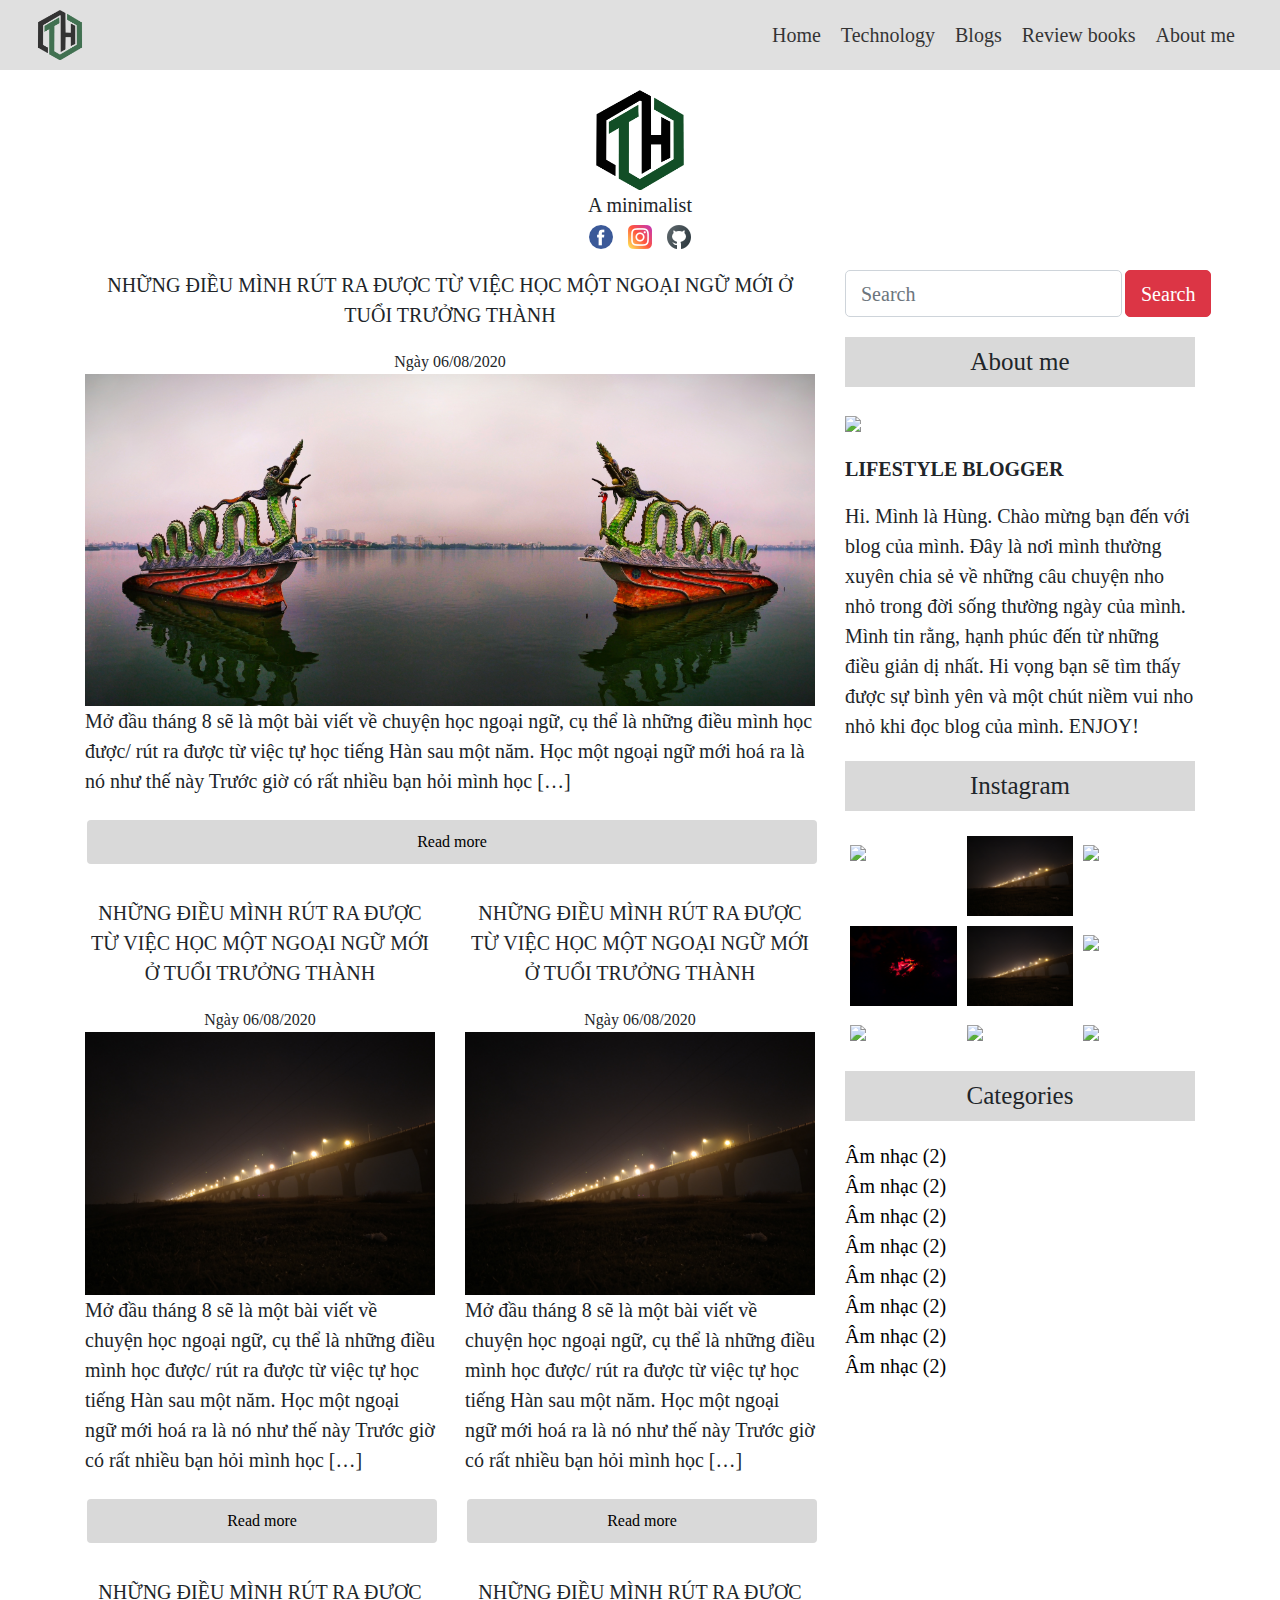
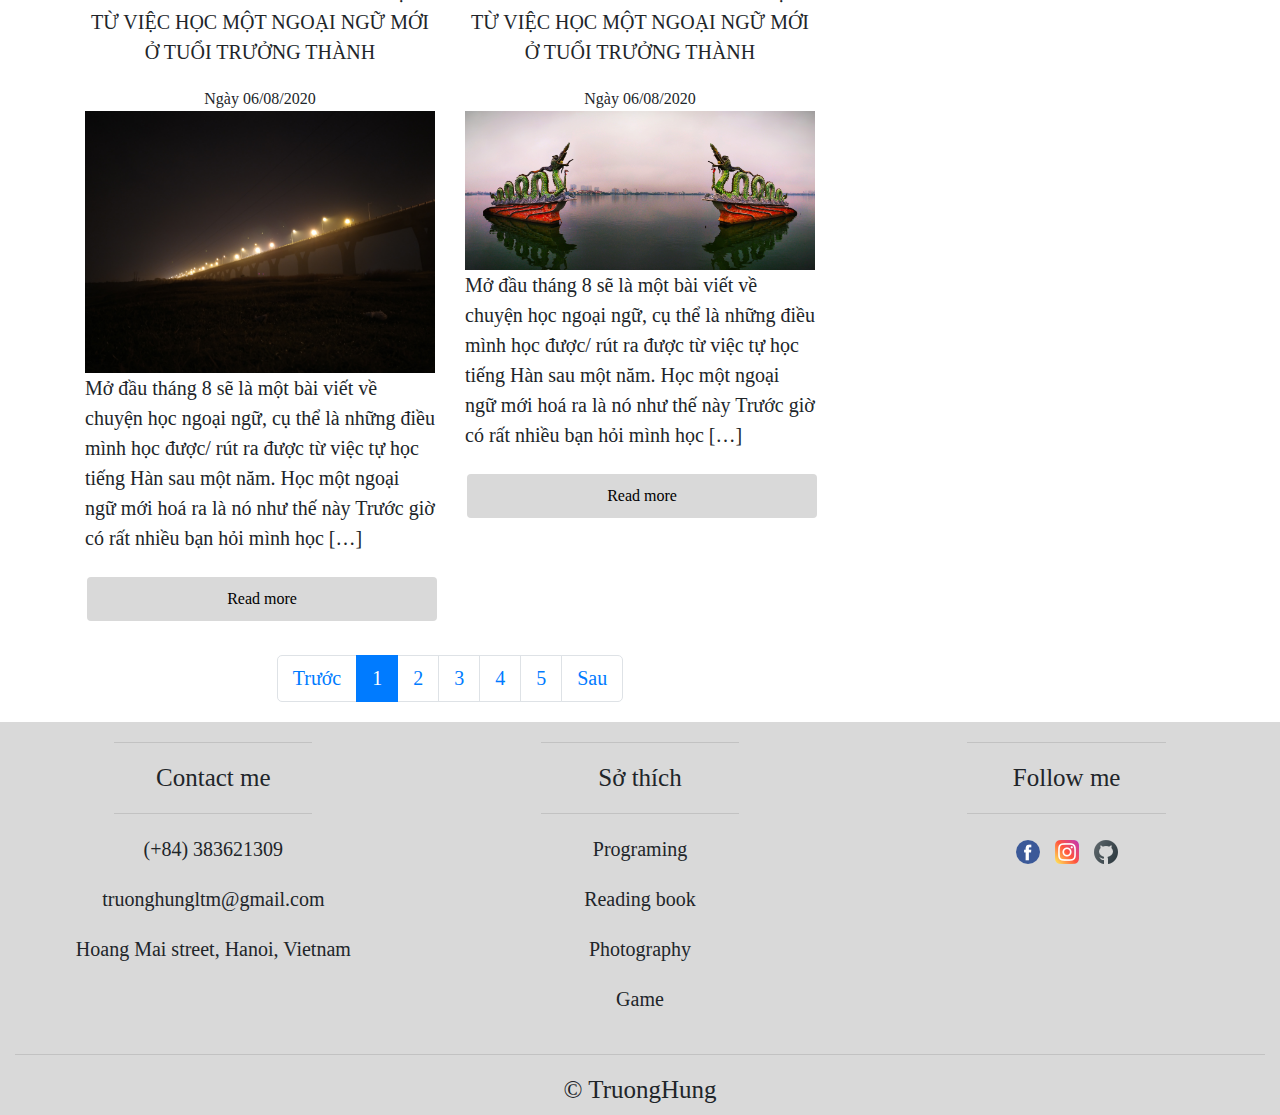
==== commit aac2c46e: "Blog ca nhan chua chinh sua" ====
--- a/index.html
+++ b/index.html
@@ -1,668 +1,282 @@
-<!DOCTYPE HTML>
+<!DOCTYPE html>
 <html>
-	<head>
+<head>
 	<meta charset="utf-8">
-	<meta http-equiv="X-UA-Compatible" content="IE=edge">
-	<title>Trương Văn Hùng</title>
 	<meta name="viewport" content="width=device-width, initial-scale=1">
-	<meta name="description" content="" />
-	<meta name="keywords" content="" />
-	<meta name="author" content="" />
-
-  <!-- Facebook and Twitter integration -->
-	<meta property="og:title" content=""/>
-	<meta property="og:image" content=""/>
-	<meta property="og:url" content=""/>
-	<meta property="og:site_name" content=""/>
-	<meta property="og:description" content=""/>
-	<meta name="twitter:title" content="" />
-	<meta name="twitter:image" content="" />
-	<meta name="twitter:url" content="" />
-	<meta name="twitter:card" content="" />
-
-	<!-- Place favicon.ico and apple-touch-icon.png in the root directory -->
-	<link rel="shortcut icon" href="favicon.ico">
-
-	<link href="https://fonts.googleapis.com/css?family=Quicksand:300,400,500,700" rel="stylesheet">
-	<link href="https://fonts.googleapis.com/css?family=Playfair+Display:400,400i,700" rel="stylesheet">
-	
-	<!-- Animate.css -->
-	<link rel="stylesheet" href="css/animate.css">
-	<!-- Icomoon Icon Fonts-->
-	<link rel="stylesheet" href="css/icomoon.css">
-	<!-- Bootstrap  -->
-	<link rel="stylesheet" href="css/bootstrap.css">
-	<!-- Flexslider  -->
-	<link rel="stylesheet" href="css/flexslider.css">
-	<!-- Flaticons  -->
-	<link rel="stylesheet" href="fonts/flaticon/font/flaticon.css">
-	<!-- Owl Carousel -->
-	<link rel="stylesheet" href="css/owl.carousel.min.css">
-	<link rel="stylesheet" href="css/owl.theme.default.min.css">
-	<!-- Theme style  -->
-	<link rel="stylesheet" href="css/style.css">
-
-	<!-- Modernizr JS -->
-	<script src="js/modernizr-2.6.2.min.js"></script>
-	<!-- FOR IE9 below -->
-	<!--[if lt IE 9]>
-	<script src="js/respond.min.js"></script>
-	<![endif]-->
-
-	</head>
-	<body>
-	<div id="colorlib-page">
-		<div class="container-wrap">
-		<a href="#" class="js-colorlib-nav-toggle colorlib-nav-toggle" data-toggle="collapse" data-target="#navbar" aria-expanded="false" aria-controls="navbar"><i></i></a>
-		<aside id="colorlib-aside" role="complementary" class="border js-fullheight">
-			<div class="text-center">
-				<div class="author-img" style="background-image: url(images/about.jpg);"></div>
-				<h1 id="colorlib-logo"><a href="index.html">Truong Van Hung</a></h1>
-				<span class="position"><a href="#">Student</a><br>at Hanoi University of Science and Technology</span>
-			</div>
-			<nav id="colorlib-main-menu" role="navigation" class="navbar">
-				<div id="navbar" class="collapse">
+	<title>Welcomme to my blog</title>
+	<!-- Import Boostrap css, js, font awesome here -->
+	<link rel="stylesheet" href="https://maxcdn.bootstrapcdn.com/bootstrap/4.1.3/css/bootstrap.min.css">       
+    <link href="https://use.fontawesome.com/releases/v5.0.4/css/all.css" rel="stylesheet">    
+    <script src="https://ajax.googleapis.com/ajax/libs/jquery/3.3.1/jquery.min.js">
+    </script>
+    <script src="https://cdnjs.cloudflare.com/ajax/libs/popper.js/1.14.3/umd/popper.min.js">
+    </script>
+    <script src="https://maxcdn.bootstrapcdn.com/bootstrap/4.1.3/js/bootstrap.min.js"></script>
+    <link href="./css/style.css" rel="stylesheet">
+    <link rel="shortcut icon" type="image/png" href="./images/logopersonal2.png">
+    <script type="text/javascript" src="javascript/index.js"></script>
+</head>
+<body>
+<!-- Navigation -->
+<nav class="navbar navbar-expand-md navbar-light bg-light sticky-top">
+	<div class="container-fluid">
+		<a class="navbar-branch" href="index.html">
+			<img src="./images/logopersonal2.png" height="50">
+		</a>
+		<button class="navbar-toggler" type="button" data-toggle="collapse" 
+			data-target="#navbarResponsive">
+			<span class="navbar-toggler-icon"></span>
+		</button>
+		<div class="collapse navbar-collapse" id="navbarResponsive">
+			<ul class="navbar-nav ml-auto">
+				<li class="nav-item">
+					<a class="nav-link active" href="index.html">Home</a>
+				</li>
+				<li class="nav-item">
+					<a class="nav-link" href="technology.html">Technology</a>
+				</li>
+				<li class="nav-item">
+					<a class="nav-link" href="blogs.html">Blogs</a>
+				</li>
+				<li class="nav-item">
+					<a class="nav-link" href="review-book.html">Review books</a>
+				</li>
+				<li class="nav-item">
+					<a class="nav-link" href="about.html">About me</a>
+				</li>
+			</ul>
+		</div>
+	</div>
+</nav>
+
+<div class="container logopersonal">
+	<a href="#" target="_blank">
+		<img class="header-logo" src="images/logopersonal2.png" height="100">
+	</a>
+	<p>A minimalist</p>
+	<a href="https://www.facebook.com/hung.tv99" target="_blank">
+		<img class="header-logo" src="images/facebookColor.png">
+	</a>
+	<a href="https://www.instagram.com/tv_hung_" target="_blank">
+		<img class="header-logo" src="images/instaColor.png">
+	</a>
+	<a href="https://github.com/TVHung" target="_blank">
+		<img class="header-logo" src="images/github2.png">
+	</a>
+</div>
+
+<div class="container ">
+	<div class="row">
+		<div class="col-md-8">
+			<div class="blog">
+				<p class="title-blog">NHỮNG ĐIỀU MÌNH RÚT RA ĐƯỢC TỪ VIỆC HỌC MỘT NGOẠI NGỮ MỚI Ở TUỔI TRƯỞNG THÀNH</p>
+				<p class="date-writed">Ngày 06/08/2020</p>
+				<div class="img-blog">
+					<img src="images/img (3).jpg" class="img-fluid">
+				</div>
+				
+				<p>Mở đầu tháng 8 sẽ là một bài viết về chuyện học ngoại ngữ, cụ thể là những điều mình học được/ rút ra được từ việc tự học tiếng Hàn sau một năm. Học một ngoại ngữ mới hoá ra là nó như thế này Trước giờ có rất nhiều bạn hỏi mình học […]</p>
+				<a href="blog_detail.html" class="btn-readmore">Read more</a>
+			</div>
+
+			<div class="row blog-two-column">
+				<div class="blog col-sm-6">
+					<p class="title-blog">NHỮNG ĐIỀU MÌNH RÚT RA ĐƯỢC TỪ VIỆC HỌC MỘT NGOẠI NGỮ MỚI Ở TUỔI TRƯỞNG THÀNH</p>
+					<p class="date-writed">Ngày 06/08/2020</p>
+					<div class="img-blog">
+						<img src="images/img (2).jpg" class="img-fluid">
+					</div>
+					<p>Mở đầu tháng 8 sẽ là một bài viết về chuyện học ngoại ngữ, cụ thể là những điều mình học được/ rút ra được từ việc tự học tiếng Hàn sau một năm. Học một ngoại ngữ mới hoá ra là nó như thế này Trước giờ có rất nhiều bạn hỏi mình học […]</p>
+					<a href="blog_detail.html" class="btn-readmore">Read more</a>
+				</div>
+				<div class="blog col-sm-6">
+					<p class="title-blog">NHỮNG ĐIỀU MÌNH RÚT RA ĐƯỢC TỪ VIỆC HỌC MỘT NGOẠI NGỮ MỚI Ở TUỔI TRƯỞNG THÀNH</p>
+					<p class="date-writed">Ngày 06/08/2020</p>
+					<div class="img-blog">
+						<img src="images/img (2).jpg" class="img-fluid">
+					</div>
+					<p>Mở đầu tháng 8 sẽ là một bài viết về chuyện học ngoại ngữ, cụ thể là những điều mình học được/ rút ra được từ việc tự học tiếng Hàn sau một năm. Học một ngoại ngữ mới hoá ra là nó như thế này Trước giờ có rất nhiều bạn hỏi mình học […]</p>
+					<a href="blog_detail.html" class="btn-readmore">Read more</a>
+				</div>
+				<div class="blog col-sm-6">
+					<p class="title-blog">NHỮNG ĐIỀU MÌNH RÚT RA ĐƯỢC TỪ VIỆC HỌC MỘT NGOẠI NGỮ MỚI Ở TUỔI TRƯỞNG THÀNH</p>
+					<p class="date-writed">Ngày 06/08/2020</p>
+					<div class="img-blog">
+						<img src="images/img (2).jpg" class="img-fluid">
+					</div>
+					<p>Mở đầu tháng 8 sẽ là một bài viết về chuyện học ngoại ngữ, cụ thể là những điều mình học được/ rút ra được từ việc tự học tiếng Hàn sau một năm. Học một ngoại ngữ mới hoá ra là nó như thế này Trước giờ có rất nhiều bạn hỏi mình học […]</p>
+					<a href="blog_detail.html" class="btn-readmore">Read more</a>
+				</div>
+				<div class="blog col-sm-6">
+					<p class="title-blog">NHỮNG ĐIỀU MÌNH RÚT RA ĐƯỢC TỪ VIỆC HỌC MỘT NGOẠI NGỮ MỚI Ở TUỔI TRƯỞNG THÀNH</p>
+					<p class="date-writed">Ngày 06/08/2020</p>
+					<div class="img-blog">
+						<img src="images/img (3).jpg" class="img-fluid">
+					</div>
+					<p>Mở đầu tháng 8 sẽ là một bài viết về chuyện học ngoại ngữ, cụ thể là những điều mình học được/ rút ra được từ việc tự học tiếng Hàn sau một năm. Học một ngoại ngữ mới hoá ra là nó như thế này Trước giờ có rất nhiều bạn hỏi mình học […]</p>
+					<a href="blog_detail.html" class="btn-readmore">Read more</a>
+				</div>
+			</div>
+			<div class="phanTrang">
+				<!-- <button class="btn-readmore">Older posts</button> -->
+				<ul class="pagination justify-content-center">
+				    <li class="page-item"><a class="page-link" href="#">Trước</a></li>
+				    <li class="page-item active"><a class="page-link" href="#">1</a></li>
+				    <li class="page-item"><a class="page-link" href="#">2</a></li>
+				    <li class="page-item"><a class="page-link" href="#">3</a></li>
+				    <li class="page-item"><a class="page-link" href="#">4</a></li>
+				    <li class="page-item"><a class="page-link" href="#">5</a></li>
+				    <li class="page-item"><a class="page-link" href="#">Sau</a></li>
+				</ul>
+			</div>
+		</div>
+		<div class="col-md-4">
+			<div class="search">
+				<div class="inputSearch">
+					<form class="form-inline">
+					<input type="text" class="form-control" placeholder="Search" >
+				</div>
+				<div class="btnSearch">
+					<button type="button" class="btn btn-danger">Search</button>
+				</div>
+			</div>
+			<div class="about">
+				<div class="btnAbout">
+					<h5>About me</h5>
+				</div>
+				<div class="img-introduce">
+					<img src="images/toi.jpg" class="img-fluid">
+				</div>
+				<div class="liftStyle">
+					<h6><b>LIFESTYLE BLOGGER</b></h6>
+				</div>
+				<div class="title-introduce">
+					<p>Hi. Mình là Hùng. Chào mừng bạn đến với blog của mình. Đây là nơi mình thường xuyên chia sẻ về những câu chuyện nho nhỏ trong đời sống thường ngày của mình. Mình tin rằng, hạnh phúc đến từ những điều giản dị nhất. Hi vọng bạn sẽ tìm thấy được sự bình yên và một chút niềm vui nho nhỏ khi đọc blog của mình. ENJOY!</p>
+				</div>
+				
+			</div>
+			<div class="instagram">
+				<div class="btn-instagram">
+					<h5>Instagram</h5>
+				</div>
+				<div class="row row-img-instagram">
+					<div class="col-sm-4 img-introduce-instagram">
+						<img  src="images/img (5).jpg" class="img-fluid">
+					</div>
+					<div class="col-sm-4 img-introduce-instagram">
+						<img src="images/img (2).jpg" class="img-fluid">
+					</div>
+					<div class="col-sm-4 img-introduce-instagram">
+						<img src="images/img (4).jpg" class="img-fluid">
+					</div>
+				</div>
+				<div class="row row-img-instagram">
+					<div class="col-sm-4 img-introduce-instagram">
+						<img src="images/img (1).jpg" class="img-fluid">
+					</div>
+					<div class="col-sm-4 img-introduce-instagram">
+						<img src="images/img (2).jpg" class="img-fluid">
+					</div>
+					<div class="col-sm-4 img-introduce-instagram">
+						<img src="images/img (6).jpg" class="img-fluid">
+					</div>
+				</div>
+				<div class="row row-img-instagram">
+					<div class="col-sm-4 img-introduce-instagram">
+						<img src="images/img (5).jpg" class="img-fluid">
+					</div>
+					<div class="col-sm-4 img-introduce-instagram">
+						<img src="images/img (6).jpg" class="img-fluid">
+					</div>
+					<div class="col-sm-4 img-introduce-instagram">
+						<img src="images/img (4).jpg" class="img-fluid">
+					</div>
+				</div>
+
+			</div>
+			<div class="categories">
+				<div class="btn-categories">
+					<h5>Categories</h5>
+				</div>
+				<div class="list-categories">
 					<ul>
-						<li class="active"><a href="#" data-nav-section="home">Home</a></li>
-						<li><a href="#" data-nav-section="about">About</a></li>
-						<!-- <li><a href="#" data-nav-section="services">Services</a></li> -->
-						<li><a href="#" data-nav-section="skills">Skills</a></li>
-						<li><a href="#" data-nav-section="education">Education</a></li>
-						<li><a href="#" data-nav-section="experience">Experience</a></li>
-						<li><a href="#" data-nav-section="work">Work</a></li>
-						<li><a href="#" data-nav-section="blog">Favorite photos</a></li>
-						<li><a href="#" data-nav-section="contact">Contact</a></li>
+						<li>
+							<a href="#">Âm nhạc (2)</a>
+						</li>
+						<li>
+							<a href="#">Âm nhạc (2)</a>
+						</li>
+						<li>
+							<a href="#">Âm nhạc (2)</a>
+						</li>
+						<li>
+							<a href="#">Âm nhạc (2)</a>
+						</li>
+						<li>
+							<a href="#">Âm nhạc (2)</a>
+						</li>
+						<li>
+							<a href="#">Âm nhạc (2)</a>
+						</li>
+						<li>
+							<a href="#">Âm nhạc (2)</a>
+						</li>
+						<li>
+							<a href="#">Âm nhạc (2)</a>
+						</li>
 					</ul>
 				</div>
-			</nav>
-
-			<div class="colorlib-footer">
-				<ul>
-					<li><a href="https://www.facebook.com/hung.tv99" target="_blank"><i class="icon-facebook2" style="color: blue;"></i></a></li>
-					<li><a href="https://twitter.com/TruongH59458172" target="_blank"><i class="icon-twitter2" style="color: blue;"></i></a></li>
-					<li><a href="https://www.instagram.com/fun_hipu/" target="_blank"><i class="icon-instagram" style="color: blue;"></i></a></li>
-					<li><a href="https://www.linkedin.com/in/hung-truong-2935561a2/" target="_blank"><i class="icon-linkedin2" style="color: blue;"></i></a></li>
-				</ul>
-			</div>
-
-		</aside>
-
-		<div id="colorlib-main">
-			<section id="colorlib-hero" class="js-fullheight" data-section="home">
-				<div class="flexslider js-fullheight">
-					<ul class="slides">
-				   	<li style="background-image: url(images/img_bg_1.jpg);">
-				   		<div class="overlay"></div>
-				   		<div class="container-fluid">
-				   			<div class="row">
-					   			<div class="col-md-6 col-md-offset-3 col-md-pull-3 col-sm-12 col-xs-12 js-fullheight slider-text">
-					   				<div class="slider-text-inner js-fullheight">
-					   					<div class="desc">
-						   					<h1>Hi! <br>I'm Hung</h1>
-												<p><a class="btn btn-primary btn-learn" href="https://i.topcv.vn/truongvanhung?ref=2156194" target="_blank">View CV</a></p>
-											</div>
-					   				</div>
-					   			</div>
-					   		</div>
-				   		</div>
-				   	</li>
-				   	<li style="background-image: url(images/img_bg_4.jpg);">
-				   		<div class="overlay"></div>
-				   		<div class="container-fluid">
-				   			<div class="row">
-					   			<div class="col-md-6 col-md-offset-3 col-md-pull-3 col-sm-12 col-xs-12 js-fullheight slider-text">
-					   				<div class="slider-text-inner">
-					   					<div class="desc">
-						   					<h1>I'm <br>a Student</h1>
-										</div>
-					   				</div>
-					   			</div>
-					   		</div>
-				   		</div>
-				   	</li>
-				  	</ul>
-			  	</div>
-			</section>
-
-			<section class="colorlib-about" data-section="about">
-				<div class="colorlib-narrow-content">
-					<div class="row">
-						<div class="col-md-12">
-							<div class="row row-bottom-padded-sm animate-box" data-animate-effect="fadeInLeft">
-								<div class="col-md-12">
-									<div class="about-desc">
-										<!-- <span class="heading-meta">About Us</span> -->
-										<h2 class="colorlib-heading">Who Am I?</h2>
-										<p>Full name is <strong>Truong Van Hung</strong>. I'm 21 years old and not have girlfriend. I was born and grew up in Bac Ninh, but I have been learning and working in Ha Noi capital. Currently, I'm a third year student at Hanoi University of Science and Technology, specialized in information technology.</p>
-										<p>My hobbies are playing sports like programing, football, running ... I also love listening to music, watching movies, going out with friends.</p>
-									</div>
-								</div>
-							</div>
-							
-						</div>
-					</div>
-				</div>
-			</section>
-
-			<section class="colorlib-skills" data-section="skills">
-				<div class="colorlib-narrow-content">
-					<div class="row">
-						<div class="col-md-6 col-md-offset-3 col-md-pull-3 animate-box" data-animate-effect="fadeInLeft">
-							<span class="heading-meta">My Specialty</span>
-							<h2 class="colorlib-heading animate-box">My Skills</h2>
-						</div>
-					</div>
-					<div class="row">
-						<div class="col-md-12 animate-box" data-animate-effect="fadeInLeft">
-							<p>These are skills I have learned by myself</p>
-						</div>
-
-						<div class="col-md-6 animate-box" data-animate-effect="fadeInLeft">
-							<div class="progress-wrap">
-								<h3>Photoshop</h3>
-								<div class="progress">
-								 	<div class="progress-bar color-1" role="progressbar" aria-valuenow="40"
-								  	aria-valuemin="0" aria-valuemax="100" style="width:40%">
-								    <span>40%</span>
-								  	</div>
-								</div>
-							</div>
-						</div>
-
-						<div class="col-md-6 animate-box" data-animate-effect="fadeInRight">
-							<div class="progress-wrap">
-								<h3>SQL</h3>
-								<div class="progress">
-								 	<div class="progress-bar color-2" role="progressbar" aria-valuenow="50"
-								  	aria-valuemin="0" aria-valuemax="100" style="width:50%">
-								    <span>50%</span>
-								  	</div>
-								</div>
-							</div>
-						</div>
-
-						<div class="col-md-6 animate-box" data-animate-effect="fadeInLeft">
-							<div class="progress-wrap">
-								<h3>HTML5</h3>
-								<div class="progress">
-								 	<div class="progress-bar color-3" role="progressbar" aria-valuenow="60"
-								  	aria-valuemin="0" aria-valuemax="100" style="width:60%">
-								    <span>60%</span>
-								  	</div>
-								</div>
-							</div>
-						</div>
-
-						<div class="col-md-6 animate-box" data-animate-effect="fadeInRight">
-							<div class="progress-wrap">
-								<h3>CSS</h3>
-								<div class="progress">
-								 	<div class="progress-bar color-4" role="progressbar" aria-valuenow="50"
-								  	aria-valuemin="0" aria-valuemax="100" style="width:50%">
-								    <span>50%</span>
-								  	</div>
-								</div>
-							</div>
-						</div>
-
-						<div class="col-md-6 animate-box" data-animate-effect="fadeInLeft">
-							<div class="progress-wrap">
-								<h3>C</h3>
-								<div class="progress">
-								 	<div class="progress-bar color-5" role="progressbar" aria-valuenow="70"
-								  	aria-valuemin="0" aria-valuemax="100" style="width:70%">
-								    <span>70%</span>
-								  	</div>
-								</div>
-							</div>
-						</div>
-
-						<div class="col-md-6 animate-box" data-animate-effect="fadeInRight">
-							<div class="progress-wrap">
-								<h3>Java</h3>
-								<div class="progress">
-								 	<div class="progress-bar color-6" role="progressbar" aria-valuenow="60"
-								  	aria-valuemin="0" aria-valuemax="100" style="width:60%">
-								    <span>60%</span>
-								  	</div>
-								</div>
-							</div>
-						</div>
-
-						<div class="col-md-12 animate-box" data-animate-effect="fadeInLeft">
-							<br><p>LANGUAGE</p>
-						</div>
-
-						<div class="col-md-6 animate-box" data-animate-effect="fadeInLeft">
-							<div class="progress-wrap">
-								<h3>ENGLISH</h3>
-								<div class="progress">
-								 	<div class="progress-bar color-1" role="progressbar" aria-valuenow="30"
-								  	aria-valuemin="0" aria-valuemax="100" style="width:30%">
-								    <span>30%</span>
-								  	</div>
-								</div>
-							</div>
-						</div>
-
-						<div class="col-md-6 animate-box" data-animate-effect="fadeInRight">
-							<div class="progress-wrap">
-								<h3>JAPANESE</h3>
-								<div class="progress">
-								 	<div class="progress-bar color-2" role="progressbar" aria-valuenow="60"
-								  	aria-valuemin="0" aria-valuemax="100" style="width:60%">
-								    <span>60%</span>
-								  	</div>
-								</div>
-							</div>
-						</div>
-
-					</div>
-				</div>
-			</section>
-
-			<section class="colorlib-education" data-section="education">
-				<div class="colorlib-narrow-content">
-					<div class="row">
-						<div class="col-md-6 col-md-offset-3 col-md-pull-3 animate-box" data-animate-effect="fadeInLeft">
-							<span class="heading-meta">Education</span>
-							<h2 class="colorlib-heading animate-box">Education</h2>
-						</div>
-					</div>
-					<div class="row">
-						<div class="col-md-12 animate-box" data-animate-effect="fadeInLeft">
-							<div class="fancy-collapse-panel">
-								<div class="panel-group" id="accordion" role="tablist" aria-multiselectable="true">
-
-									<div class="panel panel-default">
-									    <div class="panel-heading" role="tab" id="headingOne">
-									        <h4 class="panel-title">
-									            <a data-toggle="collapse" data-parent="#accordion" href="#collapseOne" aria-expanded="true" aria-controls="collapseOne">Hanoi University of Science and Technology
-									            </a>
-									        </h4>
-									    </div>
-									    <div id="collapseOne" class="panel-collapse collapse in" role="tabpanel" aria-labelledby="headingOne">
-									         <div class="panel-body">
-									            <div class="row">
-										      		<div class="col-md-6">
-										      			<p>Student of Information Technology</p>
-										      			<p style="color: red;">2017-2022</p>
-										      		</div>
-										      	</div>
-									         </div>
-									    </div>
-									</div>
-
-									<div class="panel panel-default">
-									    <div class="panel-heading" role="tab" id="headingTwo">
-									        <h4 class="panel-title">
-									            <a class="collapsed" data-toggle="collapse" data-parent="#accordion" href="#collapseTwo" aria-expanded="false" aria-controls="collapseTwo">Yen Phong 1 High School
-									            </a>
-									        </h4>
-									    </div>
-									    <div id="collapseTwo" class="panel-collapse collapse" role="tabpanel" aria-labelledby="headingTwo">
-									        <div class="panel-body">
-									            <p>Student</p>
-									            <p style="color: red;">2014-2017</p>
-									        </div>
-									    </div>
-									</div>
-
-									<div class="panel panel-default">
-									    <div class="panel-heading" role="tab" id="headingFive">
-									        <h4 class="panel-title">
-									            <a class="collapsed" data-toggle="collapse" data-parent="#accordion" href="#collapseFive" aria-expanded="false" aria-controls="collapseFive">Yen Phu Secondary School
-									            </a>
-									        </h4>
-									    </div>
-									    <div id="collapseFive" class="panel-collapse collapse" role="tabpanel" aria-labelledby="headingFive">
-									        <div class="panel-body">
-									            <p>Student</p>	
-									            <p style="color: red;">2010-2014</p>
-									        </div>
-									    </div>
-									</div>
-								</div>
-							</div>
-						</div>
-					</div>
-				</div>
-			</section>
-
-			<section class="colorlib-experience" data-section="experience">
-				<div class="colorlib-narrow-content">
-					<div class="row">
-						<div class="col-md-6 col-md-offset-3 col-md-pull-3 animate-box" data-animate-effect="fadeInLeft">
-							<span class="heading-meta">Experience</span>
-							<h2 class="colorlib-heading animate-box">Work Experience</h2>
-						</div>
-					</div>
-					<div class="row">
-						<div class="col-md-12">
-				         <div class="timeline-centered">
-
-
-					         <!-- <article class="timeline-entry animate-box" data-animate-effect="fadeInTop">
-					            <div class="timeline-entry-inner">
-					               <div class="timeline-icon color-4">
-					                  <i class="icon-pen2"></i>
-					               </div>
-					               <div class="timeline-label">
-					               	<h2><a href="#">Start learning Front-End</a> <span>7/2019</span></h2>
-					                  <p>Learning HTML, CSS, JS, SQL...</p>
-					               </div>
-					            </div>
-					         </article> -->
-
-					         <article class="timeline-entry animate-box" data-animate-effect="fadeInLeft">
-					            <div class="timeline-entry-inner">
-					               <div class="timeline-icon color-5">
-					                  <i class="icon-pen2"></i>
-					               </div>
-					               <div class="timeline-label">
-					               	<h2><a href="#">Game HTML5</a> <span>2/2019-4/2019</span></h2>
-					                  <p>Complete the first game called "Alien Shooter"</p>
-					               </div>
-					            </div>
-					         </article>
-
-					         <article class="timeline-entry animate-box" data-animate-effect="fadeInLeft">
-					            <div class="timeline-entry-inner">
-					               <div class="timeline-icon color-3">
-					                  <i class="icon-pen2"></i>
-					               </div>
-					               <div class="timeline-label">
-					               	<h2><a href="#">Teach scratch programming for children</a> <span>12/2018</span></h2>
-					                  <p>Use SCRATCH programming language</p>
-					               </div>
-					            </div>
-					         </article>
-
-					         <article class="timeline-entry begin animate-box" data-animate-effect="fadeInBottom">
-					            <div class="timeline-entry-inner">
-					               <div class="timeline-icon color-none">
-					               </div>
-					            </div>
-					         </article>
-					      </div>
-					   </div>
-				   </div>
-				</div>
-			</section>
-
-			<section class="colorlib-work" data-section="work">
-				<div class="colorlib-narrow-content">
-					<div class="row">
-						<div class="col-md-6 col-md-offset-3 col-md-pull-3 animate-box" data-animate-effect="fadeInLeft">
-							<span class="heading-meta">My Work</span>
-							<h2 class="colorlib-heading animate-box">Recent Work</h2>
-						</div>
-					</div>
-					<div class="row row-bottom-padded-sm animate-box" data-animate-effect="fadeInLeft">
-						<div class="col-md-12">
-							<p class="work-menu">
-								<span>
-									<a href="https://www.hust.edu.vn" target="_blank">STUDENT</a>
-								</span>
-								<span>
-									<a href="https://www.facebook.com/tholaptrinh/" target="_blank">TEACH PROGRAMING</a>
-								</span>
-								<span>
-									<a href="https://www.facebook.com/doitinhnguyen.soict/" target="_blank">VOLUNTEER</a>
-								</span>
-							</p>
-						</div>
-					</div>
-					<div class="row">
-
-						<div class="col-md-6 animate-box" data-animate-effect="fadeInLeft">
-							<div class="project" style="background-image: url(images/bk3.jpg);">
-								<div class="desc">
-									<div class="con">
-										<h3><a href="#">Tran Dai Nghia gate</a></h3>
-										<span>Handsome</span>
-										<p class="icon">
-											<span><a href="#"><i class="icon-share3"></i></a></span>
-											<span><a href="#"><i class="icon-eye"></i>312432</a></span>
-											<span><a href="#"><i class="icon-heart"></i>1249</a></span>
-										</p>
-									</div>
-								</div>
-							</div>
-						</div>
-
-						<div class="col-md-6 animate-box" data-animate-effect="fadeInRight">
-							<div class="project" style="background-image: url(images/bk5.jpg);">
-								<div class="desc">
-									<div class="con">
-										<h3><a href="work.html">Front yard of building C1</a></h3>
-										<span>Perfect</span>
-										<p class="icon">
-											<span><a href="#"><i class="icon-share3"></i></a></span>
-											<span><a href="#"><i class="icon-eye"></i> 5432662</a></span>
-											<span><a href="#"><i class="icon-heart"></i> 4634629</a></span>
-										</p>
-									</div>
-								</div>
-							</div>
-						</div>
-
-						<div class="col-md-6 animate-box" data-animate-effect="fadeInTop">
-							<div class="project" style="background-image: url(images/v1.jpg);">
-								<div class="desc">
-									<div class="con">
-										<h3><a href="work.html">Đội SVTN viện CNTT&TT</a></h3>
-										<span>MHX2019</span>
-										<p class="icon">
-											<span><a href="#"><i class="icon-share3"></i></a></span>
-											<span><a href="#"><i class="icon-eye"></i> 5435320</a></span>
-											<span><a href="#"><i class="icon-heart"></i> 45325</a></span>
-										</p>
-									</div>
-								</div>
-							</div>
-						</div>
-
-						<div class="col-md-6 animate-box" data-animate-effect="fadeInBottom">
-							<div class="project" style="background-image: url(images/v4.JPG);">
-								<div class="desc">
-									<div class="con">
-										<h3><a href="work.html">Make color</a></h3>
-										<span>So deep</span>
-										<p class="icon">
-											<span><a href="#"><i class="icon-share3"></i></a></span>
-											<span><a href="#"><i class="icon-eye"></i> 634640</a></span>
-											<span><a href="#"><i class="icon-heart"></i> 4934636</a></span>
-										</p>
-									</div>
-								</div>
-							</div>
-						</div>
-
-						<div class="col-md-6 animate-box" data-animate-effect="fadeInLeft">
-							<div class="project" style="background-image: url(images/day2.jpg);">
-								<div class="desc">
-									<div class="con">
-										<h3><a href="work.html">Tho Lap Trinh at Bach Khoa</a></h3>
-										<span>Enthusiastic people</span>
-										<p class="icon">
-											<span><a href="#"><i class="icon-share3"></i></a></span>
-											<span><a href="#"><i class="icon-eye"></i> 104230</a></span>
-											<span><a href="#"><i class="icon-heart"></i> 4412349</a></span>
-										</p>
-									</div>
-								</div>
-							</div>
-						</div>
-
-						<div class="col-md-6 animate-box" data-animate-effect="fadeInRight">
-							<div class="project" style="background-image: url(images/day3.jpg);">
-								<div class="desc">
-									<div class="con">
-										<h3><a href="work.html">Tho Lap Trinh at Lang Trung</a></h3>
-										<span>Hardworking people</span>
-										<p class="icon">
-											<span><a href="#"><i class="icon-share3"></i></a></span>
-											<span><a href="#"><i class="icon-eye"></i> 4324234</a></span>
-											<span><a href="#"><i class="icon-heart"></i> 657563</a></span>
-										</p>
-									</div>
-								</div>
-							</div>
-						</div>
-
-					</div>
-					<!-- <div class="row">
-						<div class="col-md-12 animate-box">
-							<p><a href="#" class="btn btn-primary btn-lg btn-load-more">Load more <i class="icon-reload"></i></a></p>
-						</div>
-					</div> -->
-				</div>
-			</section>
-
-			<section class="colorlib-blog" data-section="blog">
-				<div class="colorlib-narrow-content">
-					<div class="row">
-						<div class="col-md-6 col-md-offset-3 col-md-pull-3 animate-box" data-animate-effect="fadeInLeft">
-							<span class="heading-meta">View</span>
-							<h2 class="colorlib-heading">Favorite Photos</h2>
-						</div>
-					</div>
-					<div class="row">
-						<div class="col-md-4 col-sm-6 animate-box" data-animate-effect="fadeInLeft">
-							<div class="blog-entry">
-								<a href="https://vi.wikipedia.org/wiki/H%E1%BB%93_Ho%C3%A0n_Ki%E1%BA%BFm" class="blog-img" target="_blank"><img src="images/c1.jpg" class="img-responsive" alt="HTML5 Bootstrap Template by colorlib.com"></a>
-							</div>
-						</div>
-
-						<div class="col-md-4 col-sm-6 animate-box" data-animate-effect="fadeInRight">
-							<div class="blog-entry">
-								<a href="https://www.facebook.com/tholaptrinh/" class="blog-img" target="_blank"><img src="images/day1.jpg" class="img-responsive" alt="HTML5 Bootstrap Template by colorlib.com"></a>
-							</div>
-						</div>
-
-						<div class="col-md-4 col-sm-6 animate-box" data-animate-effect="fadeInLeft">
-							<div class="blog-entry">
-								<a href="https://vi.wikipedia.org/wiki/H%E1%BB%93_T%C3%A2y" class="blog-img" target="_blank"><img src="images/c7.jpg" class="img-responsive" alt="HTML5 Bootstrap Template by colorlib.com"></a>
-							</div>
-						</div>
-
-						<div class="col-md-4 col-sm-6 animate-box" data-animate-effect="fadeInLeft">
-							<div class="blog-entry">
-								<a href="https://phapluatxahoi.vn/pho-ho-den-lu-phuong-hoang-van-thu-quan-hoang-mai-65452.html" class="blog-img" target="_blank"><img src="images/c4.jpg" class="img-responsive" alt="HTML5 Bootstrap Template by colorlib.com"></a>
-							</div>
-						</div>
-
-						<div class="col-md-4 col-sm-6 animate-box" data-animate-effect="fadeInRight">
-							<div class="blog-entry">
-								<a href="https://dantri.com.vn/xa-hoi/ngam-hoang-hon-dep-la-tren-ho-tay-20180523062507558.htm" class="blog-img" target="_blank"><img src="images/c5.jpg" class="img-responsive" alt="HTML5 Bootstrap Template by colorlib.com"></a>
-							</div>
-						</div>
-
-						<div class="col-md-4 col-sm-6 animate-box" data-animate-effect="fadeInLeft">
-							<div class="blog-entry">
-								<a href="https://vi.wikipedia.org/wiki/H%E1%BB%93_T%C3%A2y" class="blog-img" target="_blank"><img src="images/c6.jpg" class="img-responsive" alt="HTML5 Bootstrap Template by colorlib.com"></a>
-							</div>
-						</div>
-						
-					</div>
-
-					<!-- <div class="row">
-						<div class="col-md-12 animate-box">
-							<p><a href="#" class="btn btn-primary btn-lg btn-load-more">Load more <i class="icon-reload"></i></a></p>
-						</div>
-					</div> -->
-				</div>
-			</section>
-
-			<section class="colorlib-contact" data-section="contact">
-				<div class="colorlib-narrow-content">
-					<div class="row">
-						<div class="col-md-6 col-md-offset-3 col-md-pull-3 animate-box" data-animate-effect="fadeInLeft">
-							<span class="heading-meta">Get in Touch</span>
-							<h2 class="colorlib-heading">Contact</h2>
-						</div>
-					</div>
-					<div class="row">
-						<div class="col-md-5">
-							<div class="colorlib-feature colorlib-feature-sm animate-box" data-animate-effect="fadeInLeft">
-								<div class="colorlib-icon">
-									<i class="icon-globe-outline"></i>
-								</div>
-								<div class="colorlib-text">
-									<p><a href="#">truonghungvatvo@gmail.com</a></p>
-								</div>
-							</div>
-
-							<div class="colorlib-feature colorlib-feature-sm animate-box" data-animate-effect="fadeInLeft">
-								<div class="colorlib-icon">
-									<i class="icon-map"></i>
-								</div>
-								<div class="colorlib-text">
-									<p><a href="https://www.google.com/maps/place/80+Ng%C3%B5+G%E1%BB%91c+%C4%90%E1%BB%81,+Ho%C3%A0ng+V%C4%83n+Th%E1%BB%A5,+Ho%C3%A0ng+Mai,+H%C3%A0+N%E1%BB%99i,+Vi%E1%BB%87t+Nam/@20.9929954,105.8523755,17z/data=!3m1!4b1!4m5!3m4!1s0x3135ac12e4ce0ec9:0x3aa3bb654eab9286!8m2!3d20.9929904!4d105.8545642" target="_blank">197 Hoang Mai, Hoang Mai, HN</a></p>
-								</div>
-							</div>
-
-							<div class="colorlib-feature colorlib-feature-sm animate-box" data-animate-effect="fadeInLeft">
-								<div class="colorlib-icon">
-									<i class="icon-phone"></i>
-								</div>
-								<div class="colorlib-text">
-									<p><a href="#">038-362-1309</a></p>
-								</div>
-							</div>
-						</div>
-						<div class="col-md-7 col-md-push-1">
-							<div class="row">
-								<div class="col-md-10 col-md-offset-1 col-md-pull-1 animate-box" data-animate-effect="fadeInRight">
-									<form action="">
-										<div class="form-group">
-											<input type="text" class="form-control" placeholder="Name">
-										</div>
-										<div class="form-group">
-											<input type="text" class="form-control" placeholder="Email">
-										</div>
-										<div class="form-group">
-											<input type="text" class="form-control" placeholder="Subject">
-										</div>
-										<div class="form-group">
-											<textarea name="" id="message" cols="30" rows="7" class="form-control" placeholder="Message"></textarea>
-										</div>
-										<div class="form-group">
-											<input type="submit" class="btn btn-primary btn-send-message" value="Send Message">
-										</div>
-									</form>
-								</div>
-								
-							</div>
-						</div>
-					</div>
-				</div>
-			</section>
-
-		</div><!-- end:colorlib-main -->
-	</div><!-- end:container-wrap -->
-	</div><!-- end:colorlib-page -->
-
-	<!-- jQuery -->
-	<script src="js/jquery.min.js"></script>
-	<!-- jQuery Easing -->
-	<script src="js/jquery.easing.1.3.js"></script>
-	<!-- Bootstrap -->
-	<script src="js/bootstrap.min.js"></script>
-	<!-- Waypoints -->
-	<script src="js/jquery.waypoints.min.js"></script>
-	<!-- Flexslider -->
-	<script src="js/jquery.flexslider-min.js"></script>
-	<!-- Owl carousel -->
-	<script src="js/owl.carousel.min.js"></script>
-	<!-- Counters -->
-	<script src="js/jquery.countTo.js"></script>
-	
-	
-	<!-- MAIN JS -->
-	<script src="js/main.js"></script>
-
-	</body>
-</html>
-
+				
+				
+			</div>
+		</form>
+		</div>
+	</div>
+</div>
+
+
+<footer>
+	<div class="container-fluid footer">
+		<div class="row text-center">
+			<div class="col-md-4">
+				<hr class="light">
+				<h5>Contact me</h5>
+				<hr class="light">
+				<p>(+84) 383621309</p>
+				<p>truonghungltm@gmail.com</p>
+				<p>Hoang Mai street, Hanoi, Vietnam</p>
+			</div>
+			<div class="col-md-4">				
+				<hr class="light">
+				<h5>Sở thích</h5>
+				<hr class="light">
+				<p>Programing</p>
+				<p>Reading book</p>
+				<p>Photography</p>
+				<p>Game</p>
+			</div>
+			<div class="col-md-4">				
+				<hr class="light">
+				<h5>Follow me</h5>
+				<hr class="light">
+				<div class="mxh">
+					<a href="https://www.facebook.com/hung.tv99" target="_blank">
+						<img class="footer-logo" src="images/facebookColor.png">
+					</a>
+					<a href="https://www.instagram.com/tv_hung_" target="_blank">
+						<img class="footer-logo" src="images/instaColor.png">
+					</a>
+					<a href="https://github.com/TVHung" target="_blank">
+						<img class="footer-logo" src="images/github2.png">
+					</a>
+				</div>
+			</div>
+			<div class="col-12">
+				<hr class="light-100">
+				<h5>&copy; TruongHung</h5>
+			</div>
+		</div>
+	</div>
+</footer>
+</body>
+</html>	
--- a/css/style.css
+++ b/css/style.css
@@ -1,1429 +1,178 @@
-@font-face {
-  font-family: 'icomoon';
-  src: url("../fonts/icomoon/icomoon.eot?srf3rx");
-  src: url("../fonts/icomoon/icomoon.eot?srf3rx#iefix") format("embedded-opentype"), url("../fonts/icomoon/icomoon.ttf?srf3rx") format("truetype"), url("../fonts/icomoon/icomoon.woff?srf3rx") format("woff"), url("../fonts/icomoon/icomoon.svg?srf3rx#icomoon") format("svg");
-  font-weight: normal;
-  font-style: normal; }
+@import url('https://fonts.google.com/specimen/Dancing+Script');
 
-/* =======================================================
-*
-* 	Template Style 
-*	Edit this section
-*
-* ======================================================= */
-body {
-  font-family: "Quicksand", Arial, sans-serif;
-  font-weight: 400;
-  font-size: 15px;
-  line-height: 1.8;
-  color: rgba(0, 0, 0, 0.7); }
-  @media screen and (max-width: 992px) {
-    body {
-      font-size: 16px; } }
+html, body{
+    width: 100%;
+    height: 100%;
+    font-family: 'Dancing Script';
+    font-size: 20px;
+}
+.container{
+    margin: auto;
+}
+.navbar{
+    background-color: #d9d9d9 !important;
+    opacity: 0.8;
+}
+.navbar li a{
+    color: #000000 !important;
+}
+.navbar li a:hover{
+    color: #008000 !important;
+}
 
-a {
-  color: #2c98f0;
-  -webkit-transition: 0.5s;
-  -o-transition: 0.5s;
-  transition: 0.5s; }
-  a:hover, a:active, a:focus {
-    color: #2c98f0;
-    outline: none;
-    text-decoration: none !important; }
+.logopersonal{
+    text-align: center;
+    padding-top: 20px;
+    padding-bottom: 20px;
+}
+.logopersonal p{
+    margin: 0px;
+}
+.logopersonal a{
+    text-decoration: none;
+    margin: 0px 5px 0px 5px;
+}
+.title-blog{
+    text-align: center;
+}
+.inputSearch{
+    width: 80%;
+    float: left;
+    padding-bottom: 20px;
+    padding: 0px;
+    margin: 0px;
+}
+.btnSearch{
+    width: 20%;
+    float: left;
+    padding-bottom: 20px;
+    padding: 0px;
+    margin: 0px;
+}
+.btnAbout{
+    float: left;
+    margin: 20px 0px 20px 0px;
+    background-color: #d9d9d9;
+    text-align: center;
+    width: 100%;
+    display: inline-block;
+    padding: 10px 0px 10px 0px;
+}
+.btnAbout h5{
+    margin: 0px;
+}
+.img-introduce, .liftStyle, .title-introduce{
+    margin-bottom: 20px;
+}
 
-p {
-  margin-bottom: 1.5em; }
+.btn-instagram{
+    margin: 20px 0px 20px 0px;
+    background-color: #d9d9d9;
+    text-align: center;
+    width: 100%;
+    padding: 10px 0px 10px 0px;
+}
+.btn-instagram h5{
+    margin: 0px;
+}
+.img-introduce-instagram{
+    margin: 0px !important;
+    padding: 5px !important;
 
-h1, h2, h3, h4, h5, h6 {
-  color: #000;
-  font-family: "Playfair Display", Georgia, serif;
-  font-weight: 400;
-  margin: 0 0 30px 0; }
+}
+.row-img-instagram{
+    padding: 0px !important;
+    margin: 0px !important;
+}
 
-figure {
-  margin-bottom: 2.5em;
-  float: left;
-  width: 100%; }
-  figure figcaption {
+.btn-categories{
+    float: left;
+    margin: 20px 0px 20px 0px;
+    background-color: #d9d9d9;
+    text-align: center;
+    width: 100%;
+    padding: 10px 0px 10px 0px;
+}
+.btn-categories h5{
+    margin: 0px;
+}
+.list-categories ul{
+    padding: 0px;
+    margin: 0px;
+}
+.list-categories ul li{
+    list-style: none;
+    text-align: left;
+}
+.list-categories ul li a{
+    color: #000000;
+}
+.list-categories ul li a:hover{
+    color: #008000 !important;
+}
+
+.date-writed{
+    text-align: center;
     font-size: 16px;
-    width: 80%;
-    margin: 20px auto 0px auto;
-    color: #b3b3b3;
-    font-style: italic;
-    font-family: "Quicksand", Arial, sans-serif; }
-    @media screen and (max-width: 480px) {
-      figure figcaption {
-        width: 100%; } }
+    padding: 0px;
+    margin: 0px;
+}
+.blog{
+    padding-bottom: 30px;
+}
+.btn-readmore{
+    background-color: #d9d9d9; /* Màu của Quản trị mạng ^^ */
+    border: none;
+    color: #000000;
+    padding: 10px 0px 10px 0px;
+    width: 100%;
+    text-align: center;
+    text-decoration: none;
+    display: inline-block;
+    font-size: 16px;
+    margin: 4px 2px;
+    -webkit-transition-duration: 0.4s; 
+    transition-duration: 0.4s;
+    cursor: pointer;
+    border-radius: 4px;
+}
 
-::-webkit-selection {
-  color: #fff;
-  background: #2c98f0; }
+.btn-readmore:hover{
+    background-color: #008000;
+    color: white;
+    font-size: 101%;
+}
 
-::-moz-selection {
-  color: #fff;
-  background: #2c98f0; }
 
-::selection {
-  color: #fff;
-  background: #2c98f0; }
 
-#colorlib-page {
-  width: 100%;
-  overflow: hidden;
-  position: relative; }
 
-#colorlib-aside {
-  padding-top: 3em;
-  padding-bottom: 40px;
-  float: left;
-  width: 300px;
-  position: fixed;
-  overflow-y: scroll;
-  z-index: 1001;
-  background: #f2f3f7;
-  -webkit-transition: 0.5s;
-  -o-transition: 0.5s;
-  transition: 0.5s; }
-  @media screen and (max-width: 768px) {
-    #colorlib-aside {
-      width: 300px;
-      -moz-transform: translateX(-300px);
-      -webkit-transform: translateX(-300px);
-      -ms-transform: translateX(-300px);
-      -o-transform: translateX(-300px);
-      transform: translateX(-300px);
-      padding-top: 4em; } }
-  #colorlib-aside .author-img {
-    width: 150px;
-    height: 150px;
-    margin: 0 auto;
-    margin-bottom: 30px;
-    -webkit-border-radius: 50%;
-    -moz-border-radius: 50%;
-    -ms-border-radius: 50%;
-    border-radius: 50%; }
-  #colorlib-aside .position {
-    display: block;
-    margin-bottom: 2em;
-    font-size: 12px;
-    text-transform: uppercase; }
-  #colorlib-aside #colorlib-logo {
-    text-align: right;
-    font-weight: 700;
-    font-size: 22px;
-    margin-bottom: .5em;
-    display: block;
-    width: 100%; }
-    #colorlib-aside #colorlib-logo a {
-      display: block;
-      text-align: center;
-      color: #000;
-      padding-right: .3em; }
-  #colorlib-aside #colorlib-main-menu {
-    display: block;
-    width: 100%; }
-    #colorlib-aside #colorlib-main-menu .collapse {
-      display: block !important; }
-    #colorlib-aside #colorlib-main-menu ul {
-      text-align: center;
-      margin: 0;
-      padding: 0; }
-      @media screen and (max-width: 768px) {
-        #colorlib-aside #colorlib-main-menu ul {
-          margin: 0 0 2em 0; } }
-      #colorlib-aside #colorlib-main-menu ul li {
-        margin: 0 0 10px 0;
-        padding: 0;
-        list-style: none;
-        font-size: 12px;
-        font-weight: 500;
-        text-transform: uppercase;
-        letter-spacing: 1px; }
-        #colorlib-aside #colorlib-main-menu ul li a {
-          color: rgba(0, 0, 0, 0.7);
-          text-decoration: none;
-          position: relative;
-          padding: 10px 0;
-          font-family: "Quicksand", Arial, sans-serif;
-          -webkit-transition: 0.3s;
-          -o-transition: 0.3s;
-          transition: 0.3s; }
-          #colorlib-aside #colorlib-main-menu ul li a:after {
-            content: "";
-            position: absolute;
-            height: 1px;
-            bottom: 7px;
-            left: 0;
-            right: 0;
-            background-color: #2c98f0;
-            visibility: hidden;
-            -webkit-transform: scaleX(0);
-            -moz-transform: scaleX(0);
-            -ms-transform: scaleX(0);
-            -o-transform: scaleX(0);
-            transform: scaleX(0);
-            -webkit-transition: all 0.3s cubic-bezier(0.175, 0.885, 0.32, 1.275);
-            -moz-transition: all 0.3s cubic-bezier(0.175, 0.885, 0.32, 1.275);
-            -ms-transition: all 0.3s cubic-bezier(0.175, 0.885, 0.32, 1.275);
-            -o-transition: all 0.3s cubic-bezier(0.175, 0.885, 0.32, 1.275);
-            transition: all 0.3s cubic-bezier(0.175, 0.885, 0.32, 1.275); }
-          #colorlib-aside #colorlib-main-menu ul li a:hover {
-            text-decoration: none;
-            color: black; }
-            #colorlib-aside #colorlib-main-menu ul li a:hover:after {
-              visibility: visible;
-              -webkit-transform: scaleX(1);
-              -moz-transform: scaleX(1);
-              -ms-transform: scaleX(1);
-              -o-transform: scaleX(1);
-              transform: scaleX(1); }
-        #colorlib-aside #colorlib-main-menu ul li.active a {
-          color: #2c98f0; }
-          #colorlib-aside #colorlib-main-menu ul li.active a:after {
-            visibility: visible;
-            -webkit-transform: scaleX(1);
-            -moz-transform: scaleX(1);
-            -ms-transform: scaleX(1);
-            -o-transform: scaleX(1);
-            transform: scaleX(1); }
-  #colorlib-aside .colorlib-footer {
-    font-size: 15px;
-    text-align: center;
-    font-weight: 400;
-    color: rgba(0, 0, 0, 0.5);
-    padding: 0 20px;
-    width: 100%; }
-    @media screen and (max-width: 768px) {
-      #colorlib-aside .colorlib-footer {
-        position: relative;
-        bottom: 0; } }
-    #colorlib-aside .colorlib-footer span {
-      display: block; }
-    #colorlib-aside .colorlib-footer ul {
-      padding: 0;
-      margin: 0; }
-      #colorlib-aside .colorlib-footer ul li {
-        padding: 0;
-        margin: 0;
-        display: inline;
-        list-style: none; }
-        #colorlib-aside .colorlib-footer ul li a {
-          color: rgba(255, 255, 255, 0.3);
-          padding: 4px; }
-          #colorlib-aside .colorlib-footer ul li a:hover, #colorlib-aside .colorlib-footer ul li a:active, #colorlib-aside .colorlib-footer ul li a:focus {
-            text-decoration: none;
-            outline: none;
-            color: #2c98f0; }
 
-.container-wrap {
-  max-width: 1170px;
-  margin: 0 auto; }
 
-#colorlib-main {
-  width: calc(100% - 300px);
-  float: right;
-  -webkit-transition: 0.5s;
-  -o-transition: 0.5s;
-  transition: 0.5s; }
-  @media screen and (max-width: 768px) {
-    #colorlib-main {
-      width: 100%;
-      padding: 0 1em; } }
 
-#colorlib-hero {
-  min-height: 500px;
-  background: #fff url(../images/loader.gif) no-repeat center center;
-  width: 100%;
-  float: left;
-  margin-bottom: 10em;
-  clear: both; }
-  #colorlib-hero .flexslider {
-    border: none;
-    z-index: 1;
-    margin-bottom: 0; }
-    #colorlib-hero .flexslider .slides {
-      position: relative;
-      overflow: visible; }
-      #colorlib-hero .flexslider .slides li {
-        background-repeat: no-repeat;
-        background-size: cover;
-        background-position: bottom center;
-        min-height: 400px;
-        position: relative; }
-    #colorlib-hero .flexslider .flex-control-nav {
-      bottom: 20px;
-      z-index: 1000;
-      left: 20px;
-      float: left;
-      width: auto; }
-      @media screen and (max-width: 768px) {
-        #colorlib-hero .flexslider .flex-control-nav {
-          right: 20px;
-          top: 100px; } }
-      #colorlib-hero .flexslider .flex-control-nav li {
-        display: block;
-        margin-bottom: 10px; }
-        #colorlib-hero .flexslider .flex-control-nav li a {
-          background: rgba(0, 0, 0, 0.5);
-          -webkit-box-shadow: none;
-          box-shadow: none;
-          width: 12px;
-          height: 12px;
-          cursor: pointer; }
-          #colorlib-hero .flexslider .flex-control-nav li a.flex-active {
-            cursor: pointer;
-            background: transparent;
-            border: 2px solid #2c98f0; }
-    #colorlib-hero .flexslider .flex-direction-nav {
-      display: none; }
-    #colorlib-hero .flexslider .slider-text {
-      display: table;
-      opacity: 0;
-      min-height: 500px;
-      z-index: 9; }
-      #colorlib-hero .flexslider .slider-text > .slider-text-inner {
-        display: table-cell;
-        vertical-align: middle;
-        min-height: 700px;
-        padding: 2.5em;
-        position: relative; }
-        @media screen and (max-width: 768px) {
-          #colorlib-hero .flexslider .slider-text > .slider-text-inner {
-            text-align: center; } }
-        #colorlib-hero .flexslider .slider-text > .slider-text-inner h1, #colorlib-hero .flexslider .slider-text > .slider-text-inner h2 {
-          margin: 0;
-          padding: 0;
-          color: black;
-          font-family: "Playfair Display", Georgia, serif; }
-        #colorlib-hero .flexslider .slider-text > .slider-text-inner h1 {
-          margin-bottom: 20px;
-          font-size: 60px;
-          line-height: 1.3;
-          font-weight: 700; }
-          @media screen and (max-width: 768px) {
-            #colorlib-hero .flexslider .slider-text > .slider-text-inner h1 {
-              font-size: 28px; } }
-        #colorlib-hero .flexslider .slider-text > .slider-text-inner h2 {
-          font-size: 18px;
-          line-height: 1.5;
-          margin-bottom: 30px;
-          font-weight: 300;
-          font-family: "Quicksand", Arial, sans-serif; }
-          #colorlib-hero .flexslider .slider-text > .slider-text-inner h2 a {
-            color: rgba(44, 152, 240, 0.8);
-            border-bottom: 1px solid rgba(44, 152, 240, 0.7); }
-        #colorlib-hero .flexslider .slider-text > .slider-text-inner .heading-section {
-          font-size: 50px; }
-          @media screen and (max-width: 768px) {
-            #colorlib-hero .flexslider .slider-text > .slider-text-inner .heading-section {
-              font-size: 30px; } }
-        #colorlib-hero .flexslider .slider-text > .slider-text-inner s
-.colorlib-lead {
-          font-size: 20px;
-          color: #fff; }
-        #colorlib-hero .flexslider .slider-text > .slider-text-inner p {
-          margin-bottom: 0; }
-        #colorlib-hero .flexslider .slider-text > .slider-text-inner .btn {
-          font-size: 12px;
-          text-transform: uppercase;
-          letter-spacing: 2px;
-          color: #000;
-          padding: 10px 15px !important;
-          border: none;
-          font-weight: 400; }
-          #colorlib-hero .flexslider .slider-text > .slider-text-inner .btn.btn-learn {
-            color: #000;
-            border: 1px solid #000;
-            background: transparent !important; }
-            #colorlib-hero .flexslider .slider-text > .slider-text-inner .btn.btn-learn:hover {
-              background: transparent !important;
-              border: 1px solid #000 !important; }
-          @media screen and (max-width: 768px) {
-            #colorlib-hero .flexslider .slider-text > .slider-text-inner .btn {
-              width: 100%; } }
 
-body.offcanvas {
-  overflow-x: hidden; }
-  body.offcanvas #colorlib-aside {
-    -moz-transform: translateX(0);
-    -webkit-transform: translateX(0);
-    -ms-transform: translateX(0);
-    -o-transform: translateX(0);
-    transform: translateX(0);
-    width: 300px;
-    background: #f2f3f7;
-    z-index: 999;
-    position: fixed; }
-  body.offcanvas #colorlib-main, body.offcanvas .colorlib-nav-toggle {
-    top: 0;
-    -moz-transform: translateX(300px);
-    -webkit-transform: translateX(300px);
-    -ms-transform: translateX(300px);
-    -o-transform: translateX(300px);
-    transform: translateX(300px); }
+.footer{
+    height: 60%;
+    background-color: #d9d9d9;
+}
+.mxh a {
+    text-decoration: none;
+    padding: 5px;
+}
+.light{
+    width: 50%;
+}
 
-.colorlib-narrow-content {
-  padding: 0 2.5em; }
-  @media screen and (max-width: 768px) {
-    .colorlib-narrow-content {
-      padding: 0; } }
+/*media query*/ 
+/* thay đổi size chữ theo màn hình */
+@media (max-width: 992px){
+   
+}
+@media (max-width: 768px){
+    
+}
+@media (max-width: 576px){
+    
+}
 
-.no-gutters {
-  margin: 0;
-  padding: 0; }
 
-.colorlib-experience,
-.colorlib-skills,
-.colorlib-education,
-.colorlib-blog,
-.colorlib-work,
-.colorlib-about,
-.colorlib-services,
-.colorlib-contact {
-  padding-top: 4em;
-  padding-bottom: 9em;
-  clear: both;
-  width: 100%;
-  display: block; }
-  @media screen and (max-width: 768px) {
-    .colorlib-experience,
-    .colorlib-skills,
-    .colorlib-education,
-    .colorlib-blog,
-    .colorlib-work,
-    .colorlib-about,
-    .colorlib-services,
-    .colorlib-contact {
-      padding-top: 5em;
-      padding-bottom: 8em; } }
 
-.author-img {
-  background-size: cover;
-  background-position: center center;
-  background-repeat: no-repeat;
-  position: relative; }
-
-.colorlib-heading {
-  font-size: 18px;
-  margin-bottom: 4em;
-  font-weight: 700;
-  text-transform: uppercase;
-  letter-spacing: 5px;
-  line-height: 1.8;
-  position: relative; }
-  .colorlib-heading span {
-    display: block; }
-  @media screen and (max-width: 768px) {
-    .colorlib-heading {
-      margin-bottom: 3em; } }
-
-.heading-meta {
-  margin-bottom: 15px;
-  display: block;
-  font-size: 10px;
-  text-transform: uppercase;
-  color: #999999;
-  font-weight: 500;
-  letter-spacing: 5px; }
-
-.about-img {
-  width: 100%;
-  height: 600px;
-  margin-bottom: 30px; }
-
-.about-desc h3 {
-  font-size: 18px;
-  text-transform: uppercase;
-  letter-spacing: 5px;
-  font-weight: 500; }
-
-.hire {
-  padding: 2em;
-  background: #f9bf3f; }
-  .hire h2 {
-    line-height: 1.5; }
-  .hire .btn-hire {
-    color: #000;
-    text-transform: uppercase;
-    letter-spacing: 1px;
-    bordeR: 1px solid #000;
-    padding: 2px 10px; }
-
-.fancy-collapse-panel .panel-default > .panel-heading {
-  padding: 0; }
-
-.panel-heading a {
-  padding: 20px 25px;
-  display: block;
-  width: 100%;
-  font-weight: 500;
-  font-size: 14px;
-  letter-spacing: 1px;
-  text-transform: uppercase;
-  font-family: "Quicksand", Arial, sans-serif;
-  background-color: #2c98f0;
-  color: #fff;
-  position: relative;
-  -webkit-box-shadow: none !important;
-  -moz-box-shadow: none !important;
-  -ms-box-shadow: none !important;
-  -o-box-shadow: none !important;
-  box-shadow: none !important; }
-
-.panel {
-  -webkit-box-shadow: none !important;
-  -moz-box-shadow: none !important;
-  -ms-box-shadow: none !important;
-  -o-box-shadow: none !important;
-  box-shadow: none !important;
-  border: none; }
-
-.panel-heading a:after {
-  font-family: "icomoon";
-  content: "\e115";
-  position: absolute;
-  right: 20px;
-  font-size: 14px;
-  font-weight: 400;
-  top: 50%;
-  line-height: 1;
-  margin-top: -7px; }
-
-.panel-heading a.collapsed:after {
-  content: "\e114"; }
-
-.panel-heading a.collapsed {
-  background: #f2f3f7;
-  border: 1px solid #e6e6e6 !important;
-  color: #333333; }
-
-.panel-body {
-  padding: 1.5em;
-  margin-top: 5px;
-  border: 1px solid #e6e6e6 !important; }
-
-.timeline-centered {
-  position: relative;
-  margin-bottom: 30px; }
-
-.timeline-centered:before, .timeline-centered:after {
-  content: " ";
-  display: table; }
-
-.timeline-centered:after {
-  clear: both; }
-
-.timeline-centered:before, .timeline-centered:after {
-  content: " ";
-  display: table; }
-
-.timeline-centered:after {
-  clear: both; }
-
-.timeline-centered:before {
-  content: '';
-  position: absolute;
-  display: block;
-  width: 4px;
-  background: #f2f3f7;
-  top: 20px;
-  bottom: 20px;
-  margin-left: 29px; }
-
-.timeline-centered .timeline-entry {
-  position: relative;
-  margin-top: 5px;
-  margin-left: 30px;
-  margin-bottom: 10px;
-  clear: both; }
-
-.timeline-centered .timeline-entry .timeline-entry-inner {
-  position: relative;
-  margin-left: -20px; }
-
-.timeline-centered .timeline-entry .timeline-entry-inner .timeline-icon {
-  display: block;
-  width: 40px;
-  height: 40px;
-  background: #2c98f0;
-  -webkit-border-radius: 50%;
-  -moz-border-radius: 50%;
-  -ms-border-radius: 50%;
-  border-radius: 50%;
-  text-align: center;
-  -moz-box-shadow: 0 0 0 5px #f2f3f7;
-  -webkit-box-shadow: 0 0 0 5px #f2f3f7;
-  box-shadow: 0 0 0 5px #f2f3f7;
-  line-height: 40px;
-  float: left; }
-  .timeline-centered .timeline-entry .timeline-entry-inner .timeline-icon i {
-    color: #fff; }
-  .timeline-centered .timeline-entry .timeline-entry-inner .timeline-icon.color-2 {
-    background: #ec5453; }
-  .timeline-centered .timeline-entry .timeline-entry-inner .timeline-icon.color-3 {
-    background: #f9bf3f; }
-  .timeline-centered .timeline-entry .timeline-entry-inner .timeline-icon.color-4 {
-    background: #a84cb8; }
-  .timeline-centered .timeline-entry .timeline-entry-inner .timeline-icon.color-5 {
-    background: #2fa499; }
-  .timeline-centered .timeline-entry .timeline-entry-inner .timeline-icon.color-none {
-    background: #fff;
-    width: 20px;
-    height: 20px;
-    margin-left: 10px; }
-
-.timeline-centered .timeline-entry .timeline-entry-inner .timeline-label {
-  position: relative;
-  background: #f2f3f7;
-  padding: 1.5em;
-  margin-left: 60px;
-  -webkit-background-clip: padding-box;
-  -moz-background-clip: padding;
-  background-clip: padding-box; }
-
-.timeline-centered .timeline-entry .timeline-entry-inner .timeline-label:after {
-  content: '';
-  display: block;
-  position: absolute;
-  width: 0;
-  height: 0;
-  border-style: solid;
-  border-width: 9px 9px 9px 0;
-  border-color: transparent #f2f3f7 transparent transparent;
-  left: 0;
-  top: 10px;
-  margin-left: -9px; }
-
-.timeline-centered .timeline-entry .timeline-entry-inner .timeline-label p + p {
-  margin-top: 15px; }
-
-.timeline-centered .timeline-entry .timeline-entry-inner .timeline-label h2 {
-  font-size: 20px;
-  font-family: "Quicksand", Arial, sans-serif;
-  font-weight: 500; }
-
-.timeline-centered .timeline-entry .timeline-entry-inner .timeline-label h2 a {
-  color: #000; }
-
-.timeline-centered .timeline-entry .timeline-entry-inner .timeline-label h2 span {
-  -webkit-opacity: .4;
-  -moz-opacity: .4;
-  opacity: .4;
-  -ms-filter: alpha(opacity=40);
-  filter: alpha(opacity=40);
-  font-size: 16px; }
-
-.services {
-  margin-bottom: 30px;
-  padding: 1.5em;
-  -webkit-box-shadow: 0px 0px 56px -8px rgba(0, 0, 0, 0.17);
-  -moz-box-shadow: 0px 0px 56px -8px rgba(0, 0, 0, 0.17);
-  -ms-box-shadow: 0px 0px 56px -8px rgba(0, 0, 0, 0.17);
-  -o-box-shadow: 0px 0px 56px -8px rgba(0, 0, 0, 0.17);
-  box-shadow: 0px 0px 56px -8px rgba(0, 0, 0, 0.17);
-  border-bottom: 2px solid #2c98f0; }
-  .services .icon2 {
-    display: block;
-    margin-bottom: 20px; }
-    .services .icon2 i {
-      font-size: 30px;
-      color: #2c98f0; }
-  .services h3 {
-    font-family: "Quicksand", Arial, sans-serif;
-    font-size: 16px;
-    font-weight: 500; }
-  .services.color-2 {
-    border-bottom: 2px solid #ec5453; }
-    .services.color-2 .icon2 i {
-      color: #ec5453; }
-  .services.color-3 {
-    border-bottom: 2px solid #f9bf3f; }
-    .services.color-3 .icon2 i {
-      color: #f9bf3f; }
-  .services.color-4 {
-    border-bottom: 2px solid #a84cb8; }
-    .services.color-4 .icon2 i {
-      color: #a84cb8; }
-  .services.color-5 {
-    border-bottom: 2px solid #2fa499; }
-  .services.color-6 {
-    border-bottom: 2px solid #4054b2; }
-
-.services {
-  margin-bottom: 80px;
-  position: relative;
-  z-index: 0; }
-  @media screen and (max-width: 768px) {
-    .services {
-      margin-bottom: 4em; } }
-  .services .icon {
-    position: absolute;
-    top: -20px;
-    left: 0;
-    right: 0;
-    width: 100px;
-    height: 50px;
-    display: table;
-    margin: 0 auto;
-    background: #2c98f0; }
-    .services .icon:before, .services .icon:after {
-      position: absolute;
-      left: 0;
-      right: 0;
-      content: ''; }
-    .services .icon:before {
-      top: -30px;
-      width: 0;
-      height: 0;
-      border-style: solid;
-      border-width: 0 50px 30px 50px;
-      border-color: transparent transparent #2c98f0 transparent; }
-    .services .icon:after {
-      bottom: -30px;
-      width: 0;
-      height: 0;
-      border-style: solid;
-      border-width: 30px 50px 0 50px;
-      border-color: #2c98f0 transparent transparent transparent; }
-    .services .icon i {
-      font-size: 30px;
-      color: #fff;
-      z-index: 1;
-      display: table-cell;
-      vertical-align: middle; }
-  .services .desc {
-    margin-top: 60px; }
-    .services .desc h3 {
-      font-size: 16px;
-      font-weight: 700;
-      text-transform: uppercase; }
-  .services.color-2 .icon {
-    background: #ec5453; }
-    .services.color-2 .icon:before {
-      border-color: transparent transparent #ec5453 transparent; }
-    .services.color-2 .icon:after {
-      border-color: #ec5453 transparent transparent transparent; }
-  .services.color-3 .icon {
-    background: #f9bf3f; }
-    .services.color-3 .icon:before {
-      border-color: transparent transparent #f9bf3f transparent; }
-    .services.color-3 .icon:after {
-      border-color: #f9bf3f transparent transparent transparent; }
-  .services.color-4 .icon {
-    background: #a84cb8; }
-    .services.color-4 .icon:before {
-      border-color: transparent transparent #a84cb8 transparent; }
-    .services.color-4 .icon:after {
-      border-color: #a84cb8 transparent transparent transparent; }
-  .services.color-5 .icon {
-    background: #2fa499; }
-    .services.color-5 .icon:before {
-      border-color: transparent transparent #2fa499 transparent; }
-    .services.color-5 .icon:after {
-      border-color: #2fa499 transparent transparent transparent; }
-  .services.color-6 .icon {
-    background: #4054b2; }
-    .services.color-6 .icon:before {
-      border-color: transparent transparent #4054b2 transparent; }
-    .services.color-6 .icon:after {
-      border-color: #4054b2 transparent transparent transparent; }
-
-.progress-wrap h3 {
-  font-size: 16px;
-  font-family: "Quicksand", Arial, sans-serif;
-  margin-bottom: 10px; }
-
-.progress {
-  height: 6px;
-  -webkit-box-shadow: none;
-  box-shadow: none;
-  background: #f2f3f7;
-  overflow: visible; }
-
-.progress-bar {
-  background: #2c98f0;
-  -webkit-box-shadow: none;
-  box-shadow: none;
-  font-size: 12px;
-  line-height: 1.2;
-  color: #000;
-  font-weight: 600;
-  text-align: right;
-  position: relative;
-  overflow: visible;
-  -webkit-border-radius: 8px;
-  -moz-border-radius: 8px;
-  -ms-border-radius: 8px;
-  border-radius: 8px; }
-  .progress-bar:after {
-    position: absolute;
-    top: -2px;
-    right: 0;
-    width: 10px;
-    height: 10px;
-    content: '';
-    background: #2c98f0;
-    -webkit-border-radius: 50%;
-    -moz-border-radius: 50%;
-    -ms-border-radius: 50%;
-    border-radius: 50%; }
-  .progress-bar span {
-    position: absolute;
-    top: -22px;
-    right: 0; }
-  .progress-bar.color-1 {
-    background: #2c98f0; }
-    .progress-bar.color-1:after {
-      background: #2c98f0; }
-    .progress-bar.color-1 span {
-      color: #2c98f0; }
-  .progress-bar.color-2 {
-    background: #ec5453; }
-    .progress-bar.color-2:after {
-      background: #ec5453; }
-    .progress-bar.color-2 span {
-      color: #ec5453; }
-  .progress-bar.color-3 {
-    background: #f9bf3f; }
-    .progress-bar.color-3:after {
-      background: #f9bf3f; }
-    .progress-bar.color-3 span {
-      color: #f9bf3f; }
-  .progress-bar.color-4 {
-    background: #a84cb8; }
-    .progress-bar.color-4:after {
-      background: #a84cb8; }
-    .progress-bar.color-4 span {
-      color: #a84cb8; }
-  .progress-bar.color-5 {
-    background: #2fa499; }
-    .progress-bar.color-5:after {
-      background: #2fa499; }
-    .progress-bar.color-5 span {
-      color: #2fa499; }
-  .progress-bar.color-6 {
-    background: #4054b2; }
-    .progress-bar.color-6:after {
-      background: #4054b2; }
-    .progress-bar.color-6 span {
-      color: #4054b2; }
-
-.colorlib-feature {
-  text-align: left;
-  width: 100%;
-  float: left;
-  margin-bottom: 40px;
-  position: relative; }
-  .colorlib-feature .colorlib-icon {
-    position: absolute;
-    top: 0;
-    left: 0;
-    width: 100px;
-    height: 100px;
-    display: table;
-    text-align: center;
-    background: #f2f3f7;
-    -webkit-border-radius: 2px;
-    -moz-border-radius: 2px;
-    -ms-border-radius: 2px;
-    border-radius: 2px; }
-    .colorlib-feature .colorlib-icon i {
-      display: table-cell;
-      vertical-align: middle;
-      color: #2c98f0;
-      font-size: 60px;
-      height: 100px; }
-      @media screen and (max-width: 1200px) {
-        .colorlib-feature .colorlib-icon i {
-          font-size: 40px; } }
-  .colorlib-feature .colorlib-text {
-    padding-left: 120px;
-    width: 100%; }
-    .colorlib-feature .colorlib-text h2, .colorlib-feature .colorlib-text h3 {
-      margin: 0;
-      padding: 0; }
-    .colorlib-feature .colorlib-text h3 {
-      font-weight: 500;
-      margin-bottom: 20px;
-      color: rgba(0, 0, 0, 0.7);
-      font-size: 14px;
-      letter-spacing: 3px;
-      text-transform: uppercase; }
-  .colorlib-feature.colorlib-feature-sm .colorlib-text {
-    margin-top: 30px; }
-  .colorlib-feature.colorlib-feature-sm .colorlib-icon i {
-    color: #2c98f0;
-    font-size: 40px; }
-    @media screen and (max-width: 1200px) {
-      .colorlib-feature.colorlib-feature-sm .colorlib-icon i {
-        font-size: 28px; } }
-
-.blog-entry {
-  width: 100%;
-  float: left;
-  background: #fff;
-  margin-bottom: 3em; }
-  @media screen and (max-width: 768px) {
-    .blog-entry {
-      margin-bottom: 3em; } }
-  .blog-entry .blog-img {
-    width: 100%;
-    float: left;
-    overflow: hidden;
-    position: relative;
-    z-index: 1;
-    margin-bottom: 25px; }
-    .blog-entry .blog-img img {
-      position: relative;
-      max-width: 100%;
-      -webkit-transform: scale(1);
-      -moz-transform: scale(1);
-      -ms-transform: scale(1);
-      -o-transform: scale(1);
-      transform: scale(1);
-      -webkit-transition: 0.3s;
-      -o-transition: 0.3s;
-      transition: 0.3s; }
-  .blog-entry .desc h3 {
-    font-size: 16px;
-    margin-bottom: 25px;
-    line-height: auto;
-    font-weight: 500;
-    text-transform: uppercase;
-    letter-spacing: 1px;
-    font-family: "Quicksand", Arial, sans-serif; }
-    .blog-entry .desc h3 a {
-      color: #000;
-      text-decoration: none; }
-  .blog-entry .desc span {
-    display: block;
-    margin-bottom: 20px;
-    font-size: 12px;
-    color: rgba(0, 0, 0, 0.4) !important;
-    text-transform: uppercase;
-    letter-spacing: 1px;
-    font-weight: 400; }
-    .blog-entry .desc span small i {
-      color: #999999; }
-  .blog-entry .desc .lead {
-    font-size: 12px;
-    text-transform: uppercase;
-    letter-spacing: 2px;
-    color: #000; }
-  .blog-entry:hover .blog-img img {
-    -webkit-transform: scale(1.1);
-    -moz-transform: scale(1.1);
-    -ms-transform: scale(1.1);
-    -o-transform: scale(1.1);
-    transform: scale(1.1); }
-
-.work-menu span {
-  margin-left: 10px; }
-  .work-menu span:first-child {
-    margin-left: 0; }
-  .work-menu span a {
-    color: #000; }
-    .work-menu span a.active {
-      color: #2c98f0; }
-
-.project {
-  background-size: cover;
-  background-position: center center;
-  background-repeat: no-repeat;
-  position: relative;
-  height: 300px;
-  width: 100%;
-  display: block;
-  margin-bottom: 30px; }
-  .project .desc {
-    position: absolute;
-    top: 0;
-    bottom: 0;
-    left: 0;
-    right: 0;
-    background: #2c98f0;
-    opacity: 0;
-    -webkit-transition: 0.3s;
-    -o-transition: 0.3s;
-    transition: 0.3s; }
-    .project .desc .con {
-      padding: 20px;
-      display: block;
-      position: relative;
-      height: 300px; }
-      .project .desc .con .icon {
-        position: absolute;
-        bottom: 20px;
-        left: 20px;
-        right: 20px; }
-        .project .desc .con .icon span {
-          display: inline;
-          padding-right: 5px; }
-          .project .desc .con .icon span a {
-            color: #333333;
-            padding: 5px;
-            background: rgba(255, 255, 255, 0.5);
-            -webkit-border-radius: 4px;
-            -moz-border-radius: 4px;
-            -ms-border-radius: 4px;
-            border-radius: 4px; }
-        .project .desc .con .icon i {
-          font-size: 16px;
-          color: #333333; }
-    .project .desc h3 {
-      font-family: "Quicksand", Arial, sans-serif;
-      font-size: 16px;
-      font-weight: 500;
-      text-transform: uppercase;
-      letter-spacing: 1px;
-      -webkit-transition: -webkit-transform 0.3s, opacity 0.3s;
-      -webkit-transition: opacity 0.3s, -webkit-transform 0.3s;
-      transition: opacity 0.3s, -webkit-transform 0.3s;
-      -o-transition: transform 0.3s, opacity 0.3s;
-      transition: transform 0.3s, opacity 0.3s;
-      transition: transform 0.3s, opacity 0.3s, -webkit-transform 0.3s;
-      -webkit-transform: translate3d(0, -15px, 0);
-      transform: translate3d(0, -15px, 0);
-      margin-bottom: 15px; }
-      .project .desc h3 a {
-        color: #fff; }
-    .project .desc span {
-      display: block;
-      color: rgba(255, 255, 255, 0.7);
-      font-size: 13px;
-      -webkit-transition: -webkit-transform 0.3s, opacity 0.3s;
-      -webkit-transition: opacity 0.3s, -webkit-transform 0.3s;
-      transition: opacity 0.3s, -webkit-transform 0.3s;
-      -o-transition: transform 0.3s, opacity 0.3s;
-      transition: transform 0.3s, opacity 0.3s;
-      transition: transform 0.3s, opacity 0.3s, -webkit-transform 0.3s;
-      -webkit-transform: translate3d(0, 15px, 0);
-      transform: translate3d(0, 15px, 0); }
-      .project .desc span a {
-        color: #000; }
-    @media screen and (max-width: 768px) {
-      .project .desc {
-        opacity: 1;
-        background: rgba(0, 0, 0, 0.4); }
-        .project .desc h3 {
-          font-style: 28px;
-          -webkit-transform: translate3d(0, 0, 0);
-          transform: translate3d(0, 0, 0);
-          color: #000; }
-        .project .desc span {
-          -webkit-transform: translate3d(0, 0, 0);
-          transform: translate3d(0, 0, 0); } }
-  .project:hover .desc {
-    opacity: 1; }
-    .project:hover .desc h3 {
-      -webkit-transform: translate3d(0, 0, 0);
-      transform: translate3d(0, 0, 0); }
-    .project:hover .desc span {
-      -webkit-transform: translate3d(0, 0, 0);
-      transform: translate3d(0, 0, 0); }
-
-.btn-load-more {
-  width: 100%; }
-
-#colorlib-counter {
-  position: relative;
-  clear: both;
-  margin-bottom: 5em; }
-
-.colorlib-counters {
-  padding: 3em 0;
-  background-size: cover;
-  background-attachment: fixed;
-  background-position: center center; }
-  .colorlib-counters .overlay {
-    z-index: 0;
-    position: absolute;
-    bottom: 0;
-    top: 0;
-    left: 0;
-    right: 0;
-    background: rgba(0, 0, 0, 0.4); }
-  .colorlib-counters .icon {
-    width: 100px;
-    height: 100px;
-    display: table;
-    margin: 0 auto;
-    margin-bottom: 20px; }
-    .colorlib-counters .icon i {
-      display: table-cell;
-      vertical-align: middle;
-      width: 100px;
-      height: 100px;
-      font-size: 50px;
-      color: #2c98f0;
-      background: #fff;
-      -webkit-border-radius: 50%;
-      -moz-border-radius: 50%;
-      -ms-border-radius: 50%;
-      border-radius: 50%; }
-  .colorlib-counters .counter-wrap {
-    border: 1px solid red !important; }
-  .colorlib-counters .colorlib-counter {
-    font-size: 40px;
-    display: block;
-    color: white;
-    font-family: "Quicksand", Arial, sans-serif;
-    width: 100%;
-    font-weight: 700;
-    margin-bottom: .3em; }
-  .colorlib-counters .colorlib-counter-label {
-    color: rgba(255, 255, 255, 0.7);
-    text-transform: uppercase;
-    font-size: 14px;
-    letter-spacing: 5px;
-    margin-bottom: 2em;
-    display: block; }
-
-.colorlib-social {
-  padding: 0;
-  margin: 0;
-  text-align: center; }
-  .colorlib-social li {
-    padding: 0;
-    margin: 0;
-    list-style: none;
-    display: -moz-inline-stack;
-    display: inline-block;
-    zoom: 1;
-    *display: inline; }
-    .colorlib-social li a {
-      font-size: 22px;
-      color: #000;
-      padding: 10px;
-      display: -moz-inline-stack;
-      display: inline-block;
-      zoom: 1;
-      *display: inline;
-      -webkit-border-radius: 7px;
-      -moz-border-radius: 7px;
-      -ms-border-radius: 7px;
-      border-radius: 7px; }
-      @media screen and (max-width: 768px) {
-        .colorlib-social li a {
-          padding: 10px 8px; } }
-      .colorlib-social li a:hover {
-        color: #2c98f0; }
-      .colorlib-social li a:hover, .colorlib-social li a:active, .colorlib-social li a:focus {
-        outline: none;
-        text-decoration: none;
-        color: #2c98f0; }
-
-#map {
-  width: 100%;
-  height: 700px; }
-  @media screen and (max-width: 768px) {
-    #map {
-      height: 200px; } }
-
-.colorlib-bg-color {
-  background: #fafafa;
-  position: relative; }
-
-.pagination {
-  padding: 0; }
-  .pagination li {
-    margin: 2px; }
-    .pagination li a {
-      color: #000;
-      background: transparent;
-      color: #000;
-      margin: 2px;
-      -webkit-border-radius: 0;
-      -moz-border-radius: 0;
-      -ms-border-radius: 0;
-      border-radius: 0; }
-      .pagination li a:first-child {
-        -webkit-border-radius: 2px;
-        -moz-border-radius: 2px;
-        -ms-border-radius: 2px;
-        border-radius: 2px; }
-      .pagination li a:hover, .pagination li a:focus {
-        background: #2c98f0;
-        color: #fff;
-        border: 1px solid #2c98f0; }
-      @media screen and (max-width: 768px) {
-        .pagination li a {
-          padding: 7px 15px; } }
-    .pagination li.active a {
-      background: #2c98f0;
-      border: 1px solid #2c98f0 !important; }
-      .pagination li.active a:hover, .pagination li.active a:focus {
-        background: #2c98f0;
-        color: #fff;
-        border: 1px solid #2c98f0 !important; }
-
-.btn {
-  margin-right: 4px;
-  margin-bottom: 4px;
-  font-family: "Quicksand", Arial, sans-serif;
-  font-size: 12px;
-  font-weight: 400;
-  text-transform: uppercase;
-  letter-spacing: 1px;
-  -webkit-border-radius: 2px;
-  -moz-border-radius: 2px;
-  -ms-border-radius: 2px;
-  border-radius: 2px;
-  -webkit-transition: 0.5s;
-  -o-transition: 0.5s;
-  transition: 0.5s;
-  padding: 8px 15px !important; }
-  .btn.btn-sm {
-    padding: 4px 15px !important; }
-  .btn.btn-md {
-    padding: 8px 20px !important; }
-  .btn.btn-lg {
-    padding: 18px 36px !important; }
-  .btn:hover, .btn:active, .btn:focus {
-    -webkit-box-shadow: none !important;
-    box-shadow: none !important;
-    outline: none !important; }
-
-.btn-primary {
-  background: #2c98f0;
-  color: #fff;
-  border: 2px solid #2c98f0; }
-  .btn-primary:hover, .btn-primary:focus, .btn-primary:active {
-    background: #44a4f2 !important;
-    border-color: #44a4f2 !important; }
-  .btn-primary.btn-outline {
-    background: transparent;
-    color: #2c98f0;
-    border: 2px solid #2c98f0; }
-    .btn-primary.btn-outline:hover, .btn-primary.btn-outline:focus, .btn-primary.btn-outline:active {
-      background: #2c98f0;
-      color: #fff; }
-
-.btn-success {
-  background: #5cb85c;
-  color: #fff;
-  border: 2px solid #5cb85c; }
-  .btn-success:hover, .btn-success:focus, .btn-success:active {
-    background: #4cae4c !important;
-    border-color: #4cae4c !important; }
-  .btn-success.btn-outline {
-    background: transparent;
-    color: #5cb85c;
-    border: 2px solid #5cb85c; }
-    .btn-success.btn-outline:hover, .btn-success.btn-outline:focus, .btn-success.btn-outline:active {
-      background: #5cb85c;
-      color: #fff; }
-
-.btn-info {
-  background: #5bc0de;
-  color: #fff;
-  border: 2px solid #5bc0de; }
-  .btn-info:hover, .btn-info:focus, .btn-info:active {
-    background: #46b8da !important;
-    border-color: #46b8da !important; }
-  .btn-info.btn-outline {
-    background: transparent;
-    color: #5bc0de;
-    border: 2px solid #5bc0de; }
-    .btn-info.btn-outline:hover, .btn-info.btn-outline:focus, .btn-info.btn-outline:active {
-      background: #5bc0de;
-      color: #fff; }
-
-.btn-warning {
-  background: #f0ad4e;
-  color: #fff;
-  border: 2px solid #f0ad4e; }
-  .btn-warning:hover, .btn-warning:focus, .btn-warning:active {
-    background: #eea236 !important;
-    border-color: #eea236 !important; }
-  .btn-warning.btn-outline {
-    background: transparent;
-    color: #f0ad4e;
-    border: 2px solid #f0ad4e; }
-    .btn-warning.btn-outline:hover, .btn-warning.btn-outline:focus, .btn-warning.btn-outline:active {
-      background: #f0ad4e;
-      color: #fff; }
-
-.btn-danger {
-  background: #d9534f;
-  color: #fff;
-  border: 2px solid #d9534f; }
-  .btn-danger:hover, .btn-danger:focus, .btn-danger:active {
-    background: #d43f3a !important;
-    border-color: #d43f3a !important; }
-  .btn-danger.btn-outline {
-    background: transparent;
-    color: #d9534f;
-    border: 2px solid #d9534f; }
-    .btn-danger.btn-outline:hover, .btn-danger.btn-outline:focus, .btn-danger.btn-outline:active {
-      background: #d9534f;
-      color: #fff; }
-
-.btn-outline {
-  background: none;
-  border: 2px solid gray;
-  font-size: 16px;
-  -webkit-transition: 0.3s;
-  -o-transition: 0.3s;
-  transition: 0.3s; }
-  .btn-outline:hover, .btn-outline:focus, .btn-outline:active {
-    -webkit-box-shadow: none;
-    box-shadow: none; }
-
-.form-control {
-  -webkit-appearance: none;
-  -moz-appearance: none;
-  appearance: none;
-  -webkit-box-shadow: none;
-  box-shadow: none;
-  background: transparent;
-  border: transparent;
-  background: #f2f3f7;
-  height: 54px;
-  font-size: 16px;
-  font-weight: 400;
-  -webkit-transition: 0.3s;
-  -o-transition: 0.3s;
-  transition: 0.3s;
-  -webkit-border-radius: 0;
-  -moz-border-radius: 0;
-  -ms-border-radius: 0;
-  border-radius: 0; }
-  .form-control:active, .form-control:focus {
-    outline: none;
-    -webkit-box-shadow: none;
-    box-shadow: none;
-    border-color: transparent;
-    background: #f0f0f0; }
-
-#message {
-  height: 130px; }
-
-.colorlib-nav-toggle {
-  cursor: pointer;
-  text-decoration: none; }
-  .colorlib-nav-toggle.active i::before, .colorlib-nav-toggle.active i::after {
-    background: #000; }
-  .colorlib-nav-toggle.dark.active i::before, .colorlib-nav-toggle.dark.active i::after {
-    background: #000; }
-  .colorlib-nav-toggle:hover, .colorlib-nav-toggle:focus, .colorlib-nav-toggle:active {
-    outline: none;
-    border-bottom: none !important; }
-  .colorlib-nav-toggle i {
-    position: relative;
-    display: -moz-inline-stack;
-    display: inline-block;
-    zoom: 1;
-    *display: inline;
-    width: 30px;
-    height: 2px;
-    color: #000;
-    font: bold 14px/.4 Helvetica;
-    text-transform: uppercase;
-    text-indent: -55px;
-    background: #000;
-    -webkit-transition: all .2s ease-out;
-    -o-transition: all .2s ease-out;
-    transition: all .2s ease-out; }
-    .colorlib-nav-toggle i::before, .colorlib-nav-toggle i::after {
-      content: '';
-      width: 30px;
-      height: 2px;
-      background: #000;
-      position: absolute;
-      left: 0;
-      -webkit-transition: 0.2s;
-      -o-transition: 0.2s;
-      transition: 0.2s; }
-  .colorlib-nav-toggle.dark i {
-    position: relative;
-    color: #000;
-    background: #000;
-    -webkit-transition: all .2s ease-out;
-    -o-transition: all .2s ease-out;
-    transition: all .2s ease-out; }
-    .colorlib-nav-toggle.dark i::before, .colorlib-nav-toggle.dark i::after {
-      background: #000;
-      -webkit-transition: 0.2s;
-      -o-transition: 0.2s;
-      transition: 0.2s; }
-
-.colorlib-nav-toggle i::before {
-  top: -7px; }
-
-.colorlib-nav-toggle i::after {
-  bottom: -7px; }
-
-.colorlib-nav-toggle:hover i::before {
-  top: -10px; }
-
-.colorlib-nav-toggle:hover i::after {
-  bottom: -10px; }
-
-.colorlib-nav-toggle.active i {
-  background: transparent; }
-
-.colorlib-nav-toggle.active i::before {
-  top: 0;
-  -webkit-transform: rotateZ(45deg);
-  -moz-transform: rotateZ(45deg);
-  -ms-transform: rotateZ(45deg);
-  -o-transform: rotateZ(45deg);
-  transform: rotateZ(45deg); }
-
-.colorlib-nav-toggle.active i::after {
-  bottom: 0;
-  -webkit-transform: rotateZ(-45deg);
-  -moz-transform: rotateZ(-45deg);
-  -ms-transform: rotateZ(-45deg);
-  -o-transform: rotateZ(-45deg);
-  transform: rotateZ(-45deg); }
-
-.colorlib-nav-toggle {
-  position: fixed;
-  left: -5px;
-  top: 0px;
-  z-index: 9999;
-  cursor: pointer;
-  opacity: 1;
-  visibility: hidden;
-  padding: 20px;
-  -webkit-transition: 0.5s;
-  -o-transition: 0.5s;
-  transition: 0.5s; }
-  @media screen and (max-width: 768px) {
-    .colorlib-nav-toggle {
-      opacity: 1;
-      visibility: visible; } }
-
-@media screen and (max-width: 480px) {
-  .col-xxs-12 {
-    float: none;
-    width: 100%; } }
-
-.row-bottom-padded-lg {
-  padding-bottom: 7em; }
-  @media screen and (max-width: 768px) {
-    .row-bottom-padded-lg {
-      padding-bottom: 1em; } }
-
-.row-bottom-padded-md {
-  padding-bottom: 3em; }
-  @media screen and (max-width: 768px) {
-    .row-bottom-padded-md {
-      padding-bottom: 1em; } }
-
-.row-bottom-padded-sm {
-  padding-bottom: 1em; }
-  @media screen and (max-width: 768px) {
-    .row-bottom-padded-sm {
-      padding-bottom: 1em; } }
-
-.row-pt-md {
-  padding-top: 3em; }
-
-.col-padding {
-  padding: 10px !important; }
-
-.js .animate-box {
-  opacity: 0; }
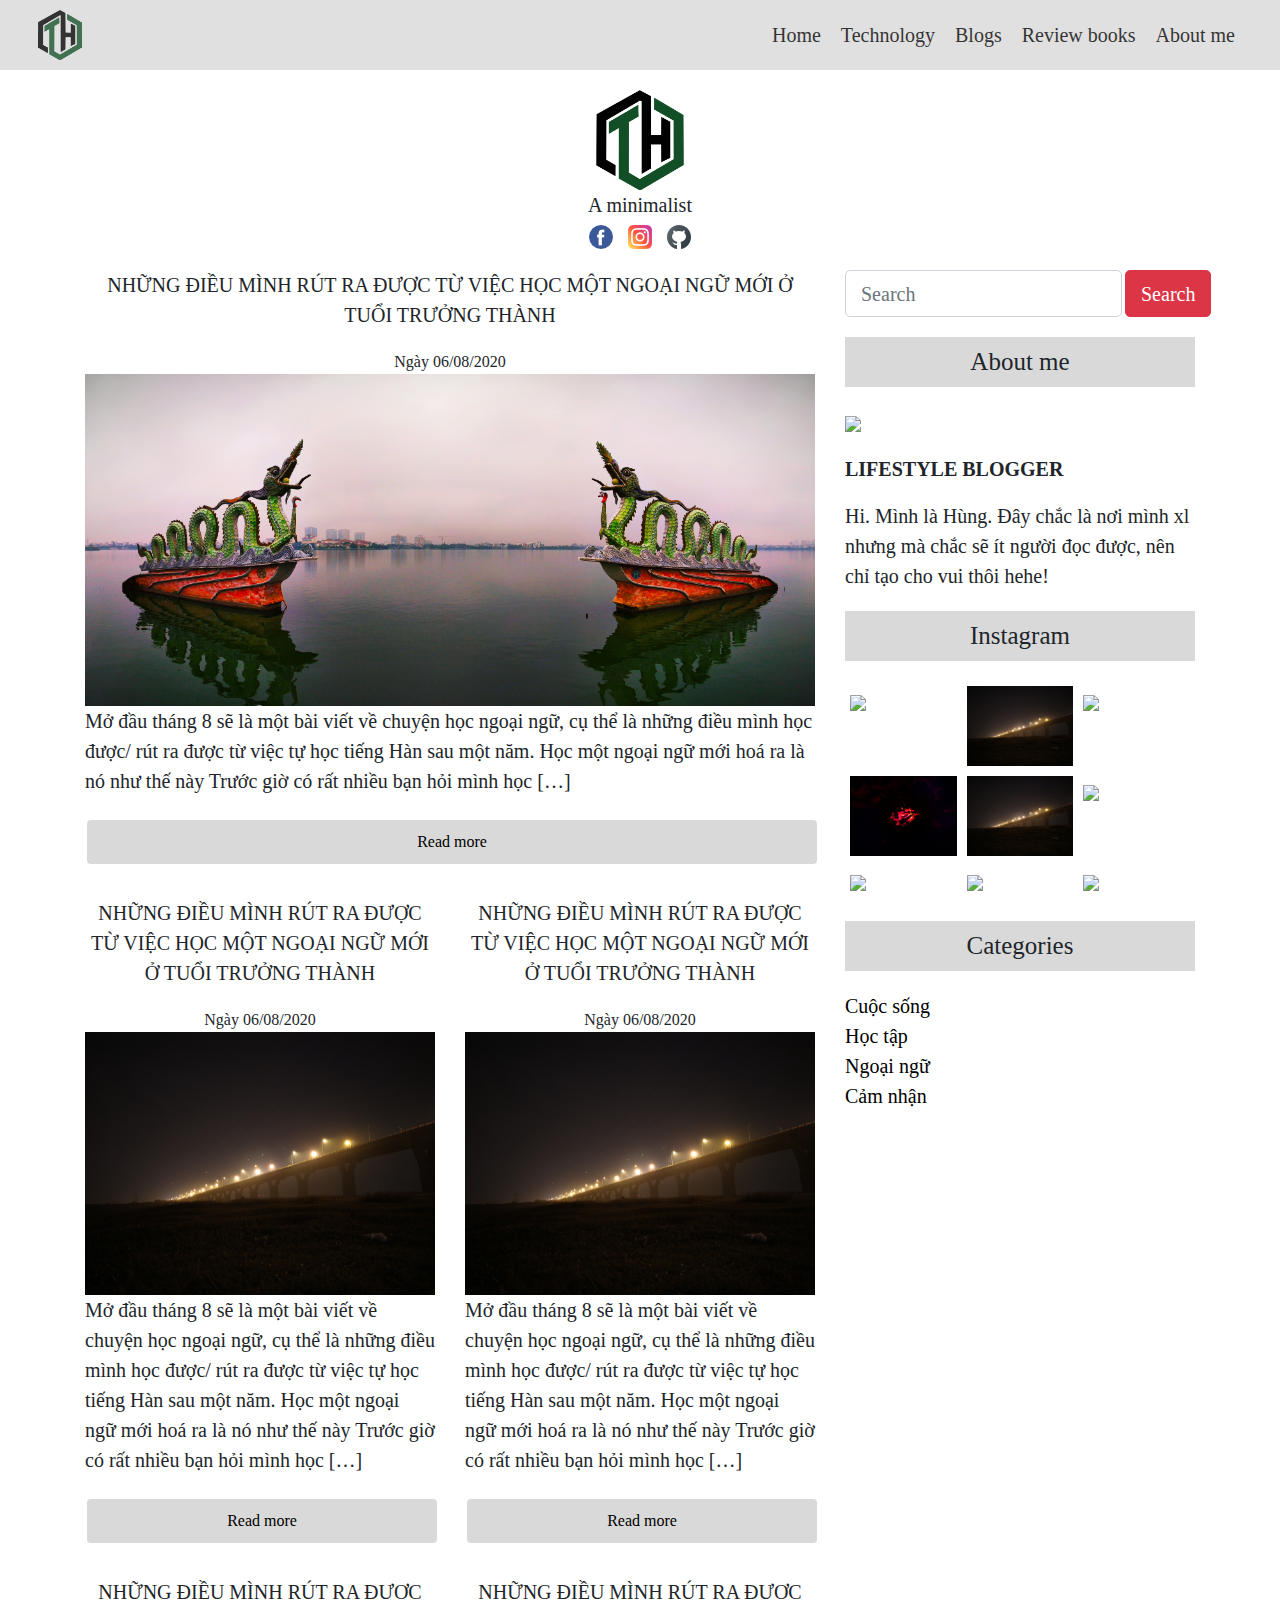
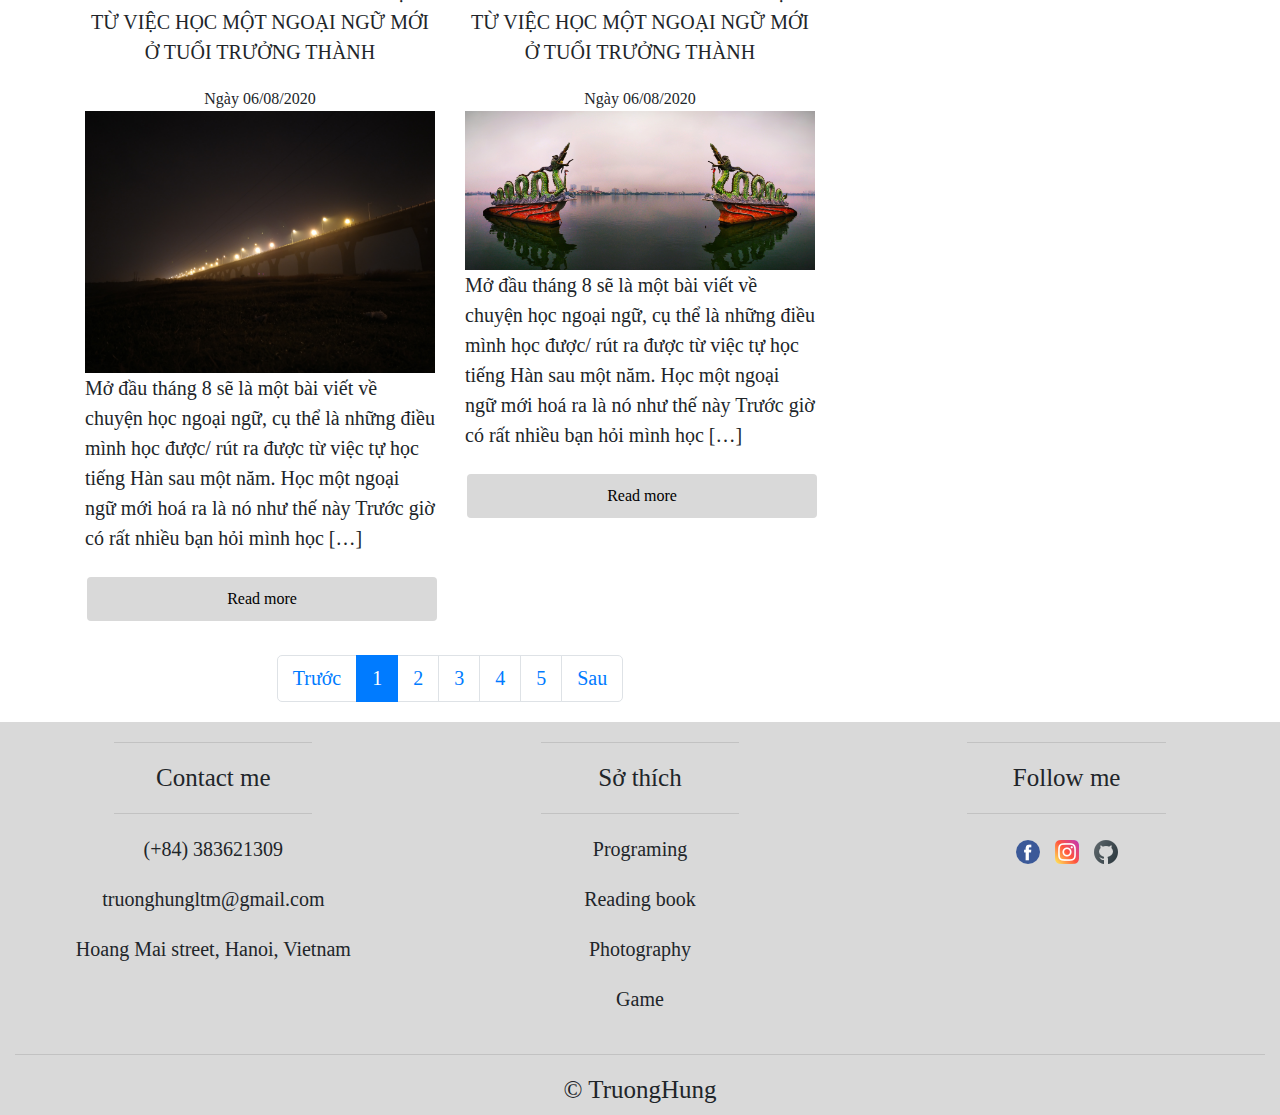
==== commit 2c04574d: "update thong tin" ====
--- a/index.html
+++ b/index.html
@@ -151,7 +151,7 @@
 					<h6><b>LIFESTYLE BLOGGER</b></h6>
 				</div>
 				<div class="title-introduce">
-					<p>Hi. Mình là Hùng. Chào mừng bạn đến với blog của mình. Đây là nơi mình thường xuyên chia sẻ về những câu chuyện nho nhỏ trong đời sống thường ngày của mình. Mình tin rằng, hạnh phúc đến từ những điều giản dị nhất. Hi vọng bạn sẽ tìm thấy được sự bình yên và một chút niềm vui nho nhỏ khi đọc blog của mình. ENJOY!</p>
+					<p>Hi. Mình là Hùng. Đây chắc là nơi mình xl nhưng mà chắc sẽ ít người đọc được, nên chỉ tạo cho vui thôi hehe!</p>
 				</div>
 				
 			</div>
@@ -201,34 +201,23 @@
 				<div class="list-categories">
 					<ul>
 						<li>
-							<a href="#">Âm nhạc (2)</a>
-						</li>
-						<li>
-							<a href="#">Âm nhạc (2)</a>
-						</li>
-						<li>
-							<a href="#">Âm nhạc (2)</a>
-						</li>
-						<li>
-							<a href="#">Âm nhạc (2)</a>
-						</li>
-						<li>
-							<a href="#">Âm nhạc (2)</a>
-						</li>
-						<li>
-							<a href="#">Âm nhạc (2)</a>
-						</li>
-						<li>
-							<a href="#">Âm nhạc (2)</a>
-						</li>
-						<li>
-							<a href="#">Âm nhạc (2)</a>
+							<a href="#">Cuộc sống</a>
+						</li>
+						<li>
+							<a href="#">Học tập</a>
+						</li>
+						<li>
+							<a href="#">Ngoại ngữ</a>
+						</li>
+						<li>
+							<a href="#">Cảm nhận</a>
 						</li>
 					</ul>
 				</div>
 				
 				
 			</div>
+			
 		</form>
 		</div>
 	</div>
